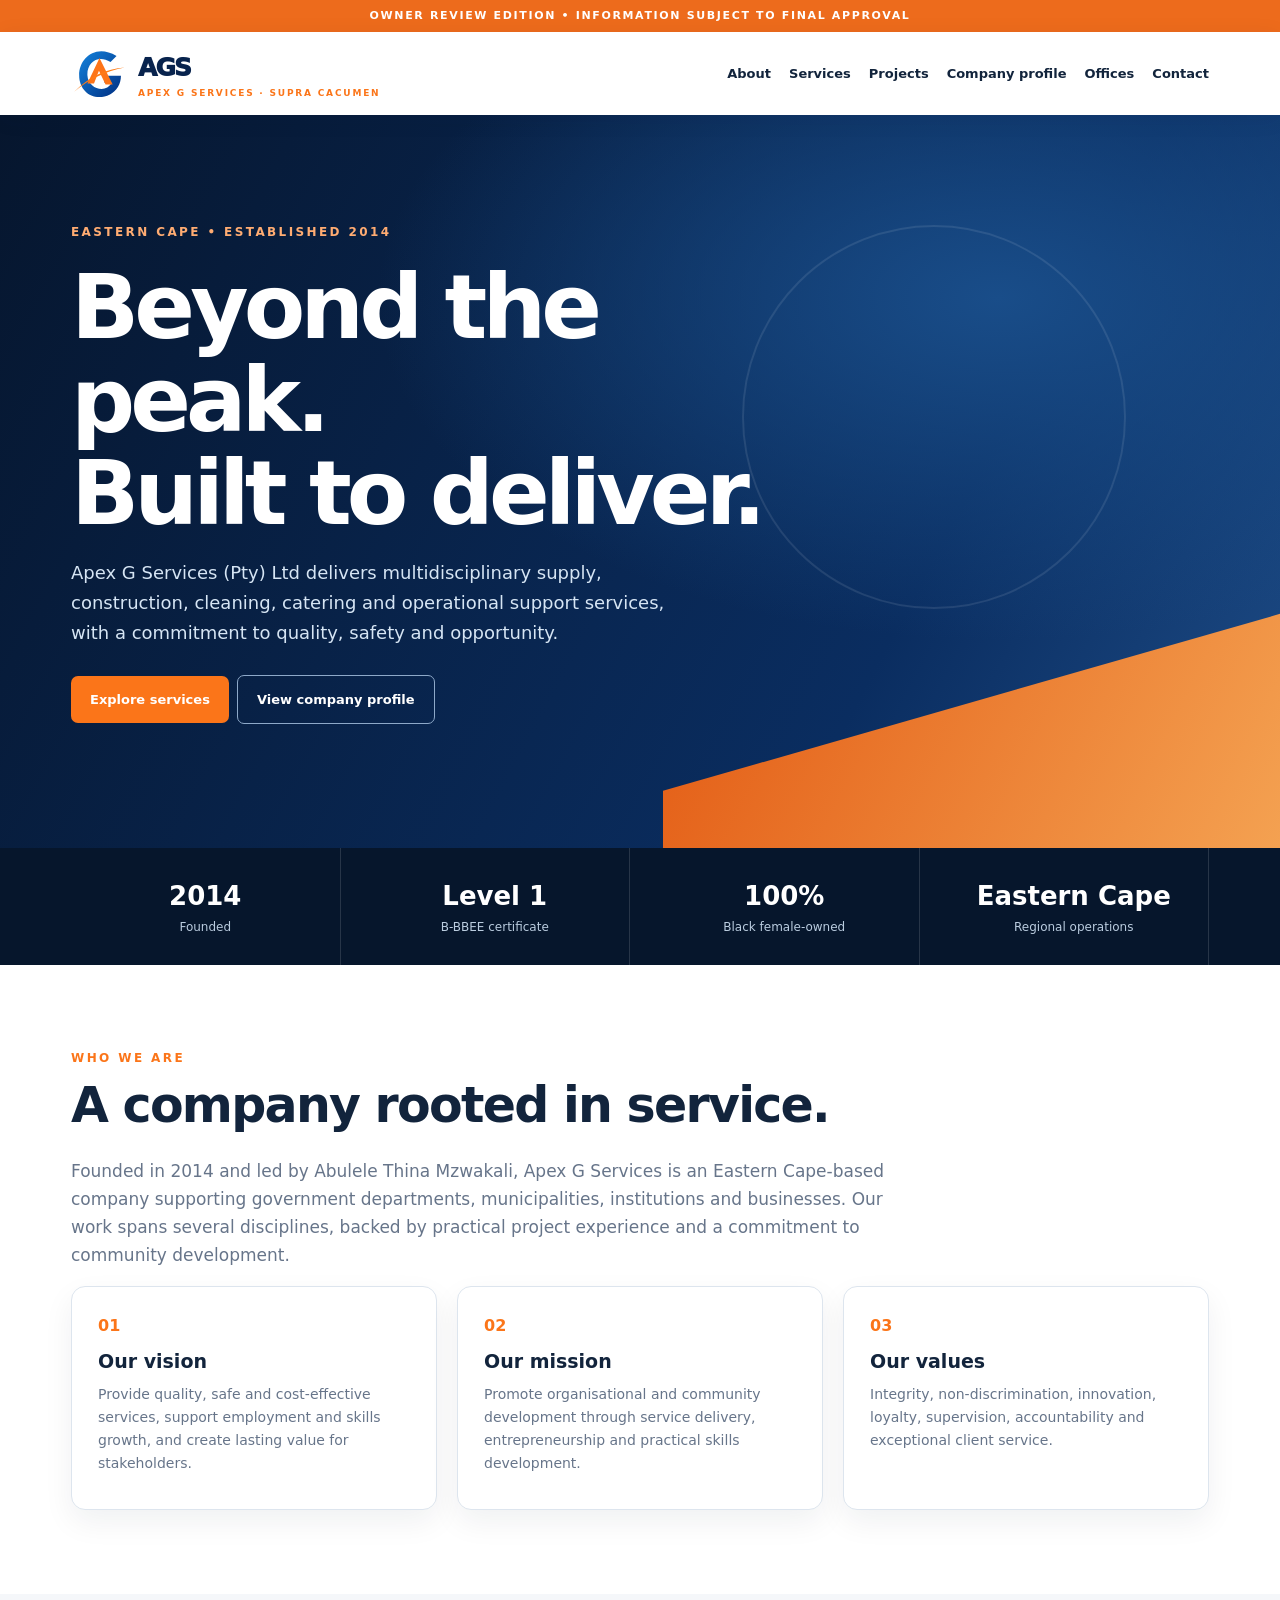
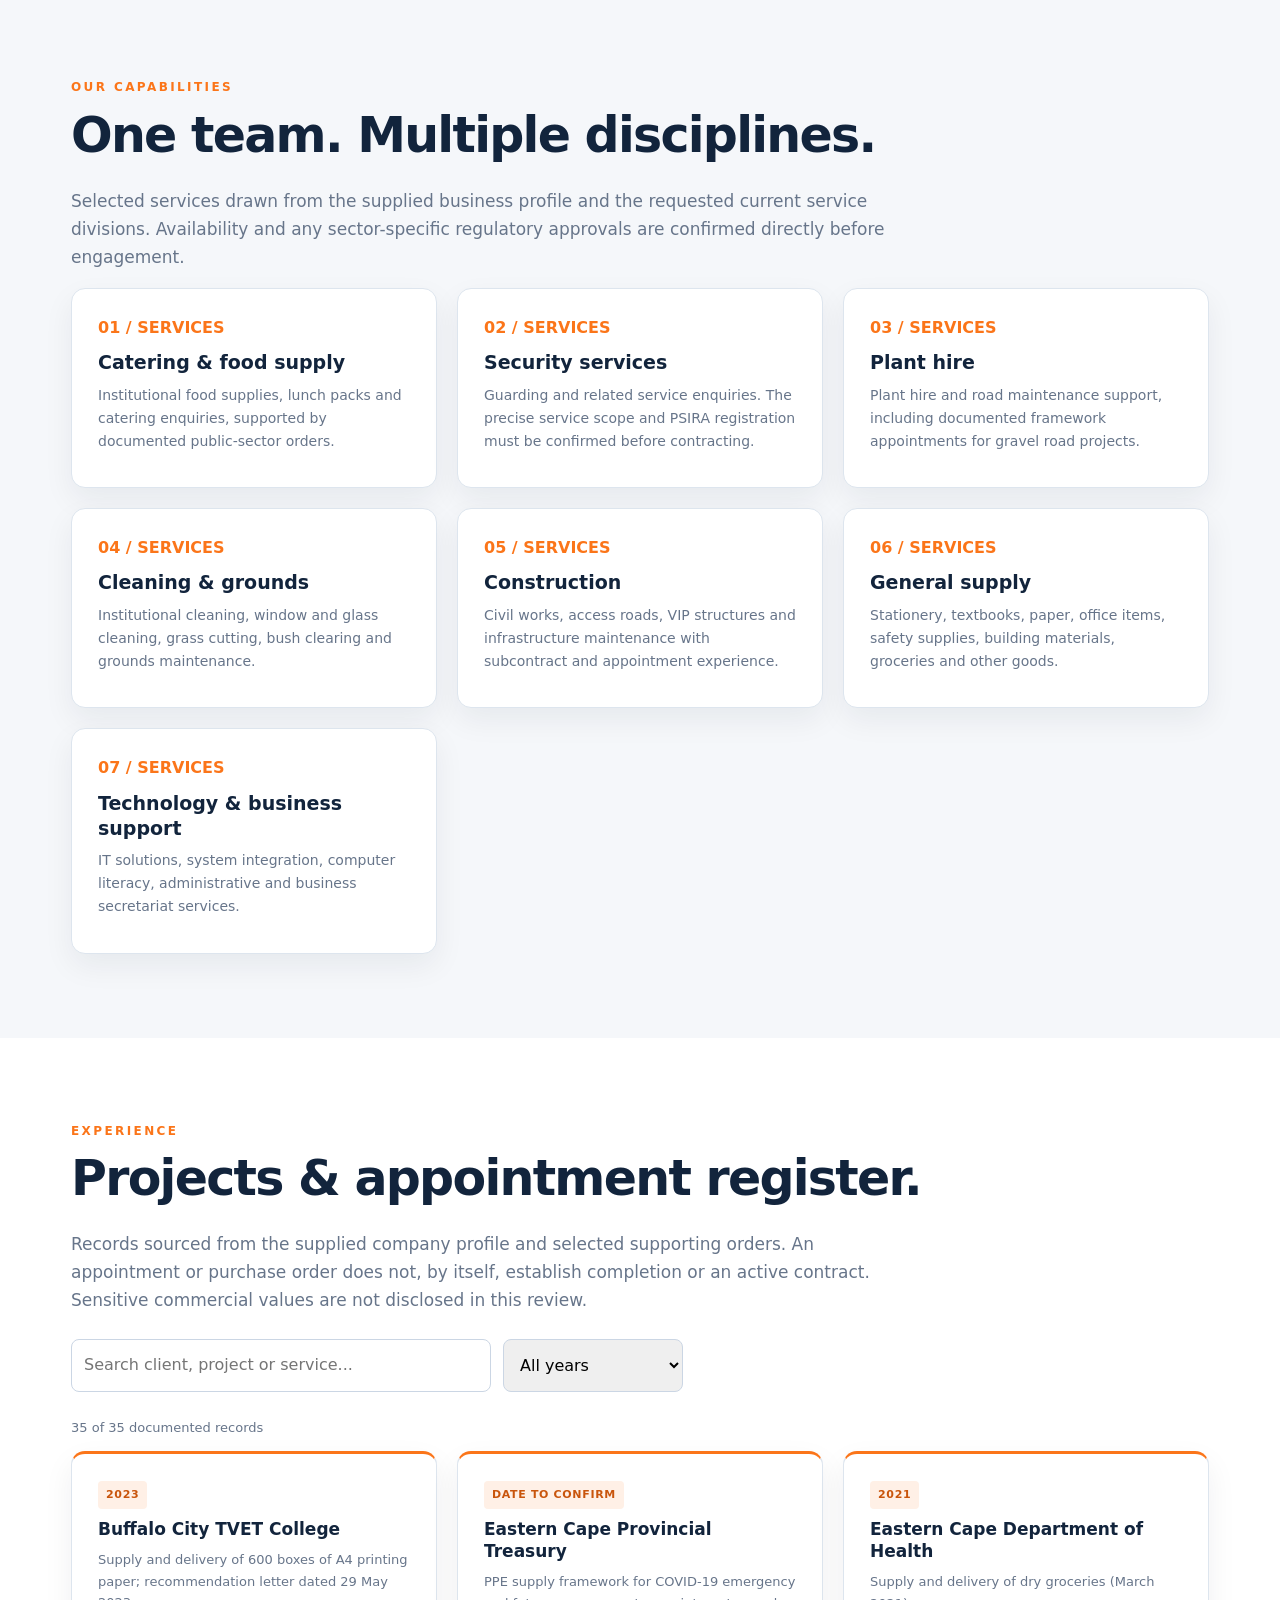
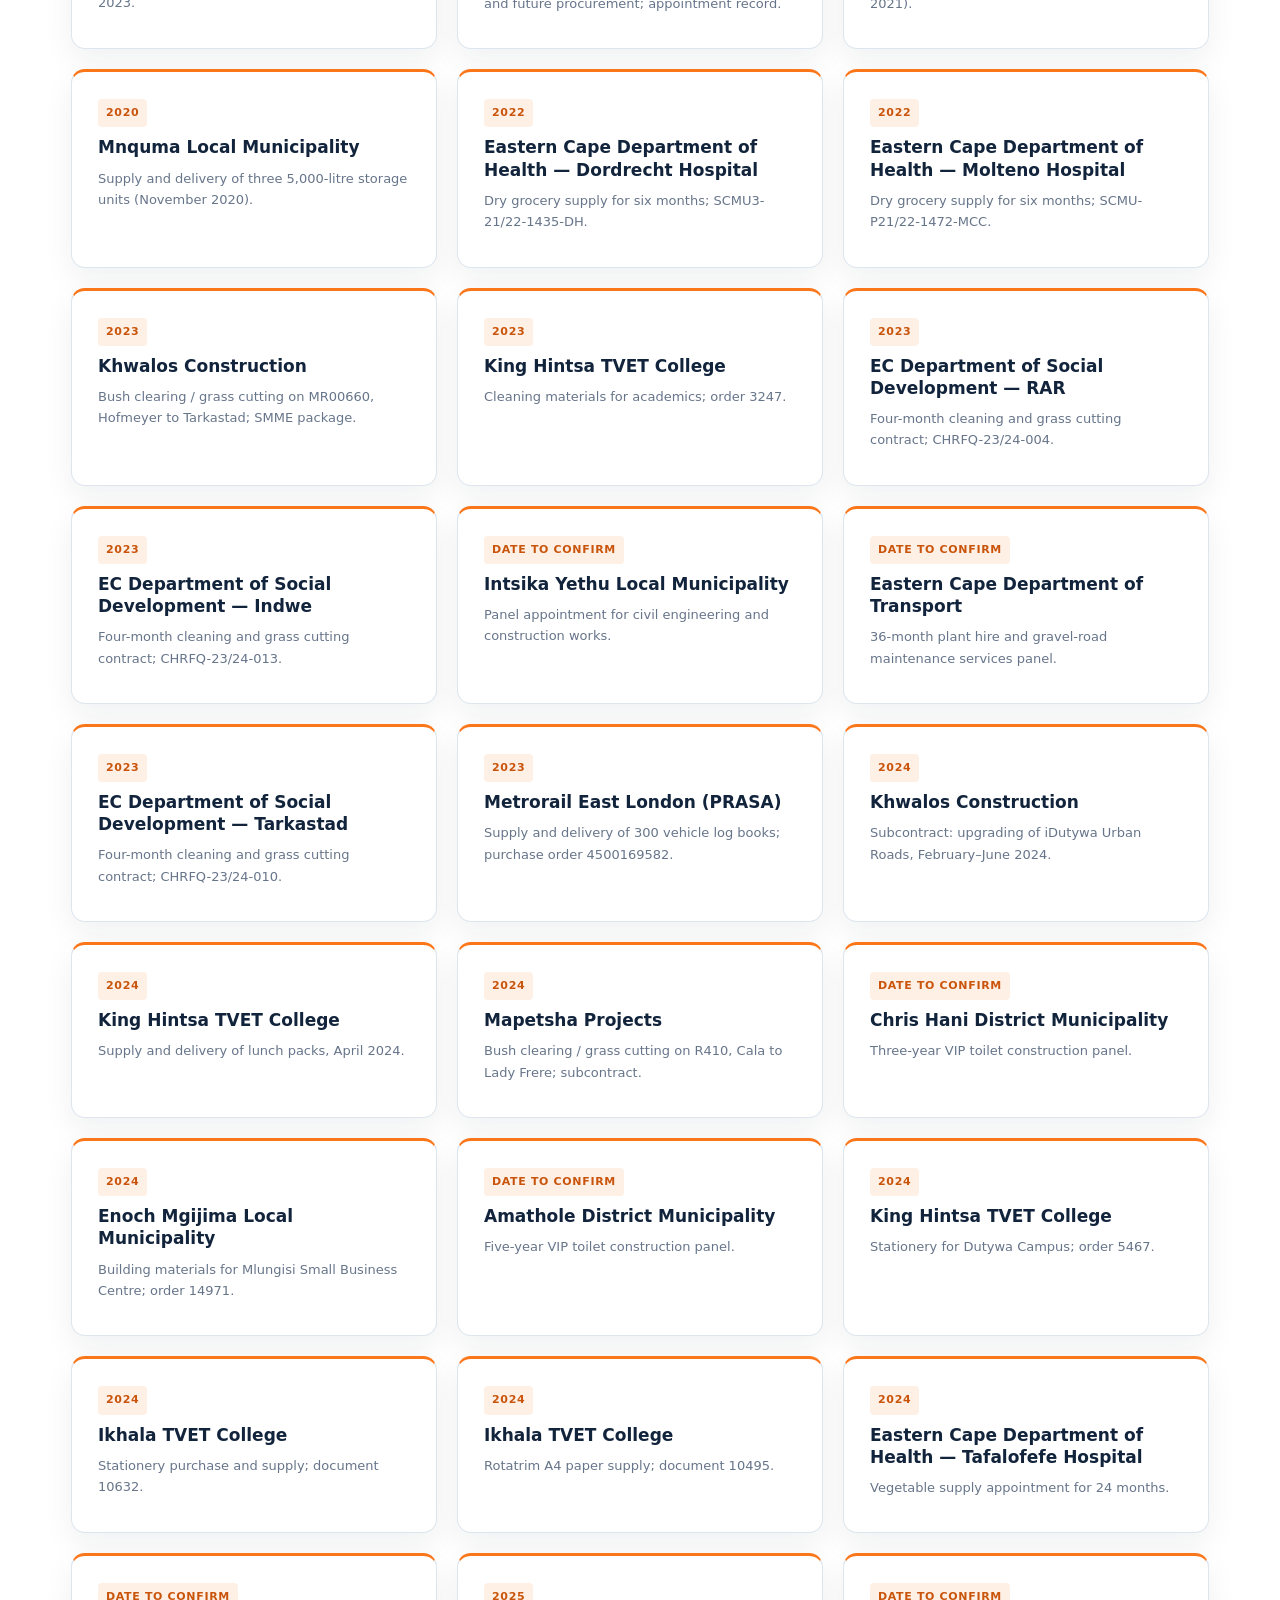
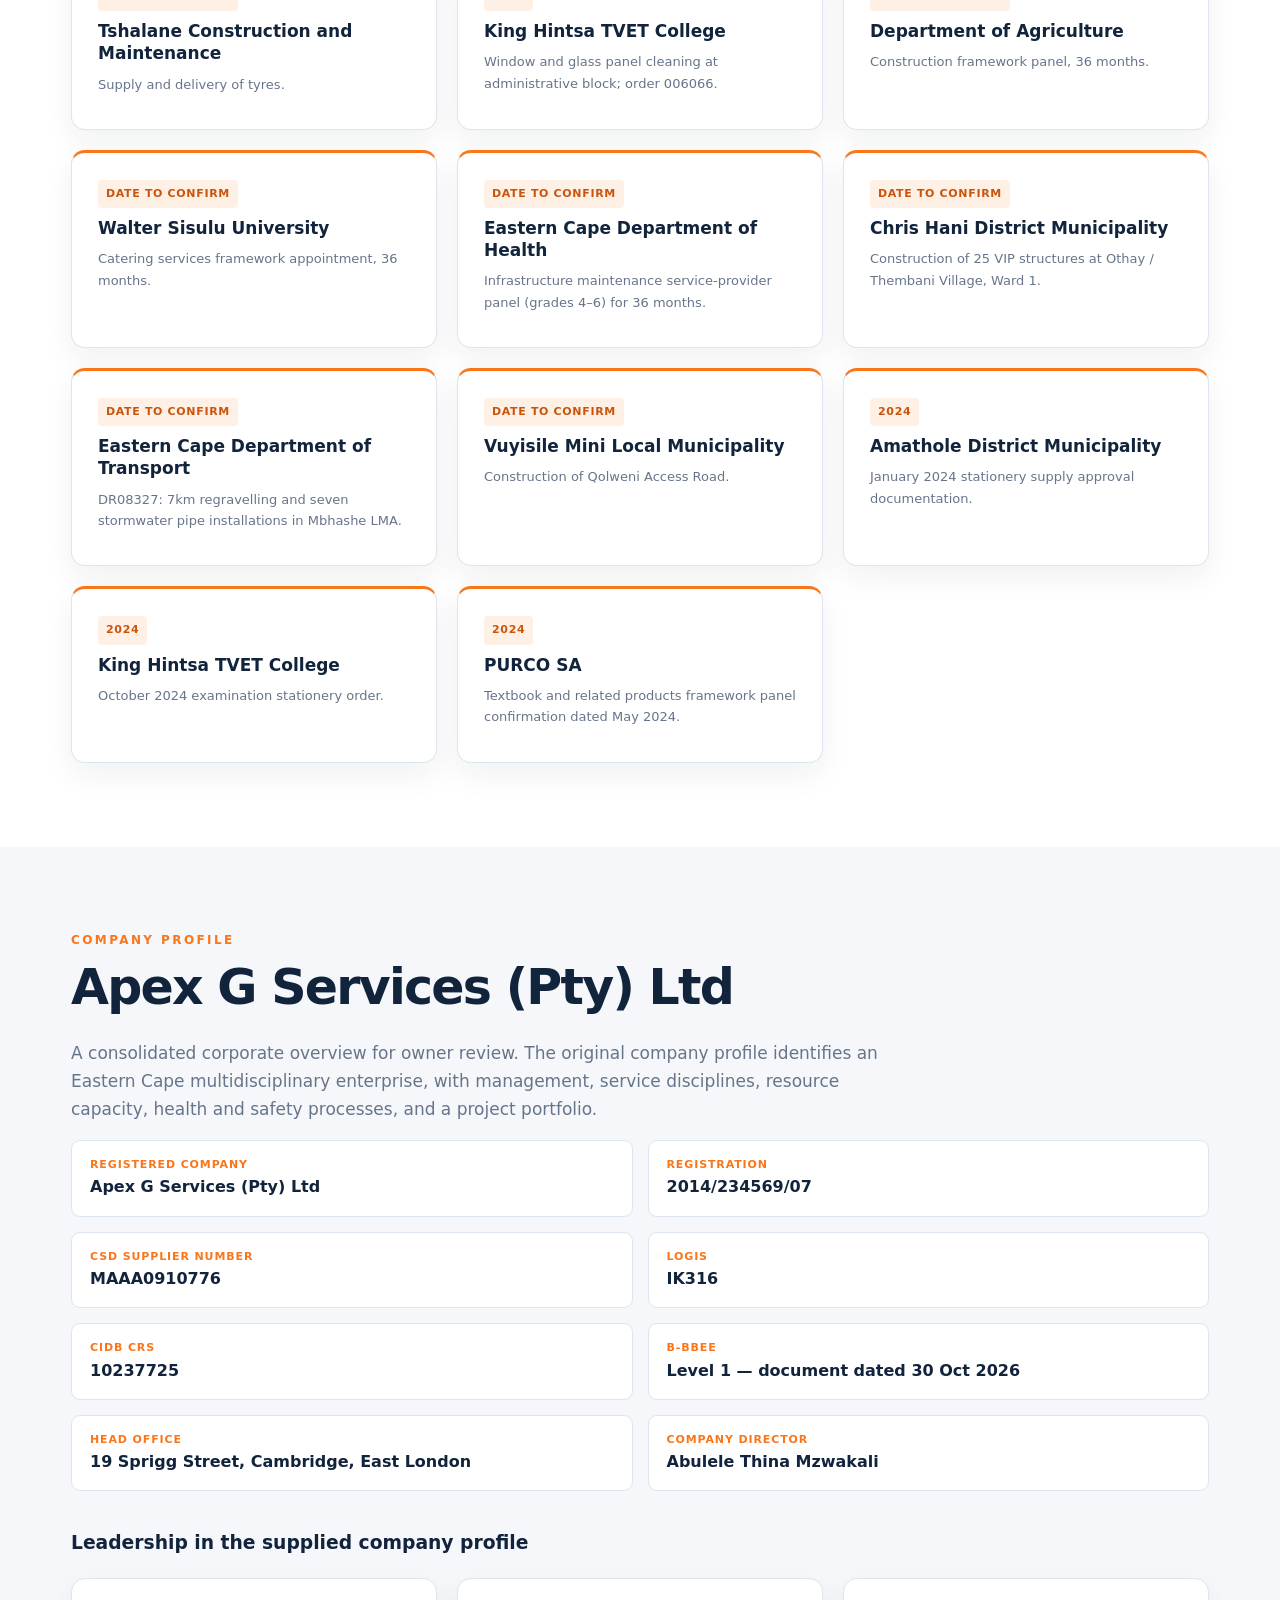
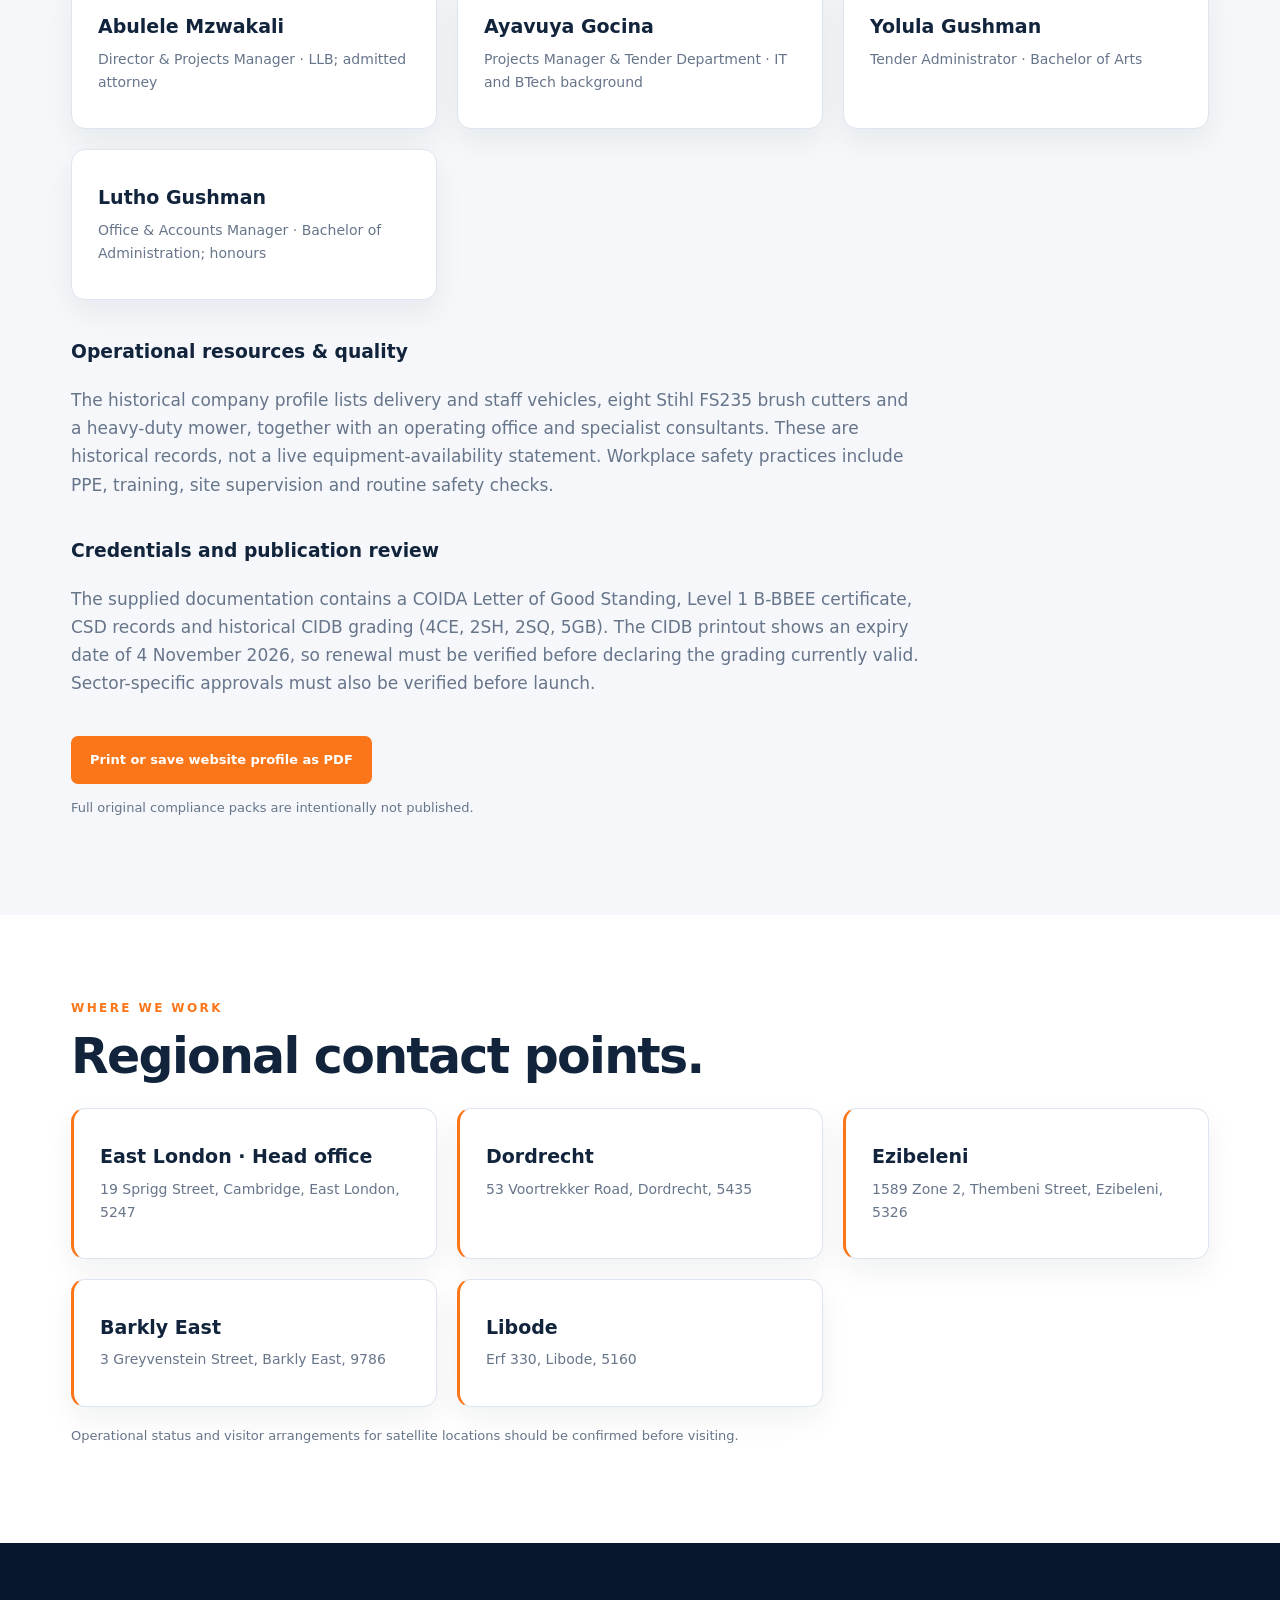
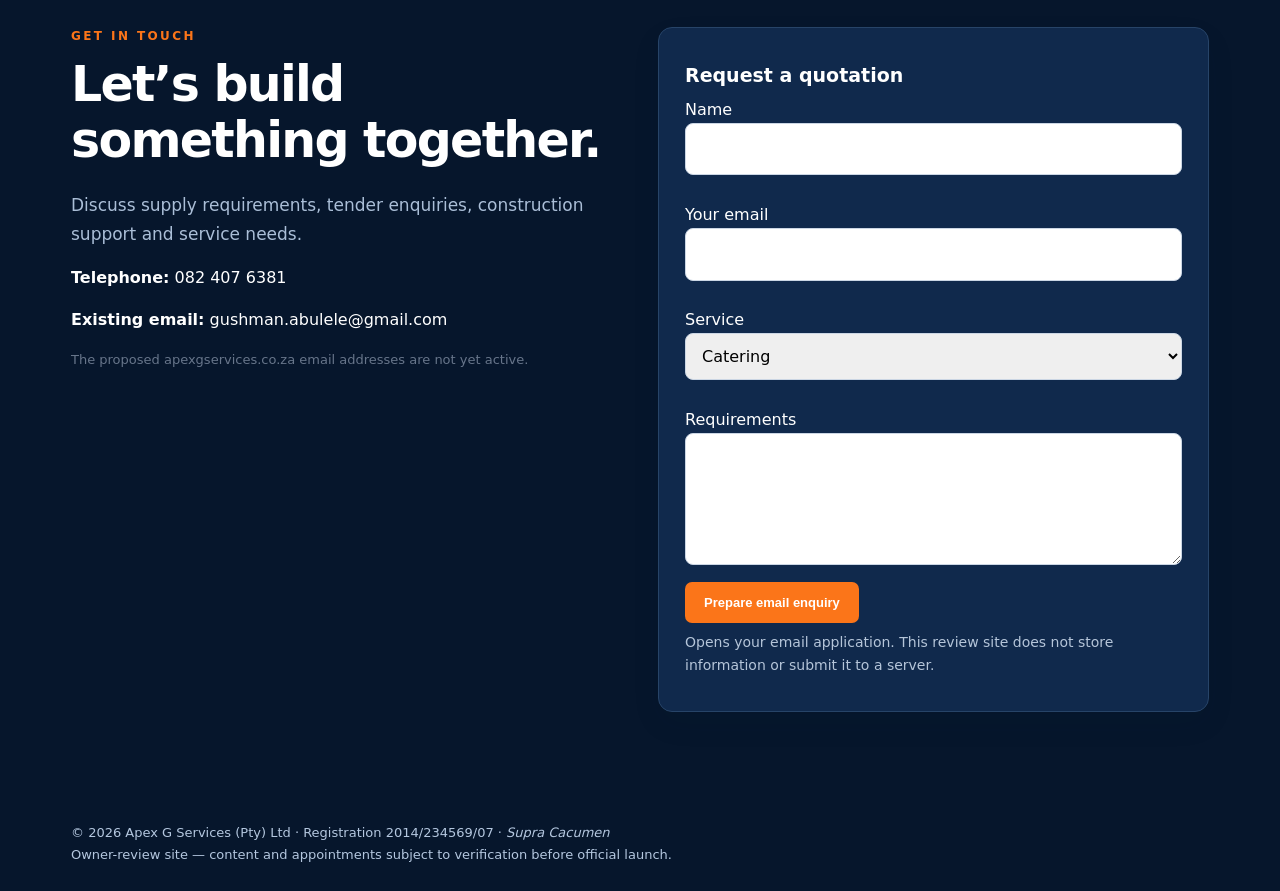
==== apex-g-services/index.html @ c75f4361 "Publish AGS owner-review website and company profile" ====
<!doctype html>
<html lang="en-ZA"><head><meta charset="utf-8"><meta name="viewport" content="width=device-width,initial-scale=1"><meta name="robots" content="noindex,nofollow"><meta name="description" content="Apex G Services company profile, services, project experience and Eastern Cape office locations. Owner review edition."><title>Apex G Services | Supra Cacumen</title>
<style>
:root{--navy:#08234d;--deep:#06162c;--orange:#fb7519;--ink:#12243c;--muted:#67758a;--bg:#f5f7fa;--line:#dde5ee}
*{box-sizing:border-box}html{scroll-behavior:smooth}body{margin:0;font:16px/1.65 Inter,system-ui,-apple-system,"Segoe UI",sans-serif;color:var(--ink);background:#fff}a{color:inherit;text-decoration:none}.wrap{max-width:1190px;margin:auto;padding:0 26px}.notice{background:#ed6b1c;color:#fff;text-align:center;font-weight:750;font-size:11px;letter-spacing:.15em;padding:7px}header{background:#fff;position:sticky;top:0;z-index:10;box-shadow:0 4px 22px #001a3511}nav{display:flex;justify-content:space-between;align-items:center;gap:14px;min-height:83px}.mark{display:flex;align-items:center;gap:10px;color:var(--navy);font-size:1.55rem;font-weight:950;letter-spacing:-.07em;white-space:nowrap}.mark svg{width:57px;height:55px}.mark small{display:block;font-size:9px;letter-spacing:.2em;color:var(--orange);font-weight:750;line-height:1.1}nav .links{display:flex;flex-wrap:wrap;gap:18px;font-size:13px;font-weight:750}nav .links a:hover{color:var(--orange)}.hero{position:relative;overflow:hidden;background:radial-gradient(ellipse at 78% 25%,#194d89 0%,transparent 44%),linear-gradient(118deg,#06162e,#0a2d60 70%,#1e4d88);color:#fff;padding:108px 0 124px}.hero:after{content:"";position:absolute;bottom:-90px;right:-100px;width:56%;height:250px;transform:skewY(-16deg);background:linear-gradient(120deg,#ee6518,#ffae57);opacity:.96}.hero:before{content:"";position:absolute;right:12%;top:15%;width:380px;height:380px;border:2px solid #ffffff18;border-radius:50%}.eyebrow{text-transform:uppercase;font-size:12px;letter-spacing:.2em;font-weight:850;color:var(--orange)}.hero h1{font-size:clamp(48px,7vw,92px);line-height:1.04;letter-spacing:-.055em;max-width:780px;margin:18px 0}.hero p{max-width:620px;color:#d6e5f4;font-size:18px}.btn{display:inline-block;cursor:pointer;background:var(--orange);color:#fff;border:0;border-radius:7px;padding:13px 19px;margin:9px 8px 0 0;font-weight:780;font-size:13px}.btn.outline{background:transparent;border:1px solid #8ea9c9}.hero .wrap{position:relative;z-index:1}.stats{background:var(--deep);color:#fff}.stats .grid{display:grid;grid-template-columns:repeat(4,1fr)}.stats .grid div{padding:27px;text-align:center;border-right:1px solid #ffffff22;font-size:12px;color:#baccdf}.stats strong{font-size:26px;color:#fff;display:block}.section{padding:84px 0}.soft{background:var(--bg)}.dark{background:var(--deep);color:#fff}.section h2{font-size:clamp(32px,4vw,49px);line-height:1.14;letter-spacing:-.035em;margin:10px 0 23px}.lead{max-width:850px;color:var(--muted);font-size:17px}.dark .lead{color:#aabed7}.grid{display:grid;grid-template-columns:repeat(3,1fr);gap:20px}.card{background:#fff;border:1px solid var(--line);border-radius:14px;padding:26px;box-shadow:0 12px 30px #071d3710}.card h3{font-size:19px;line-height:1.3;margin:9px 0}.card p{font-size:14px;color:var(--muted);margin:8px 0}.card .num{color:var(--orange);font-weight:900}.dark .card{background:#10294c;border-color:#274468;color:#fff}.dark .card p{color:#b5c5d9}.chip{display:inline-block;border-radius:4px;background:#fff0e6;color:#c9550c;font-weight:800;font-size:11px;letter-spacing:.06em;padding:5px 8px}.filters{display:flex;gap:12px;flex-wrap:wrap;margin:25px 0}.filters input,.filters select,input,textarea,select{font:inherit;border:1px solid #cbd6e4;border-radius:8px;padding:12px;max-width:100%}.filters input{width:420px}.filters select{width:180px}.project h3{font-size:17px}.project p{font-size:13px}.project{border-top:3px solid var(--orange)}.split{display:grid;grid-template-columns:1fr 1fr;gap:36px}.details{display:grid;grid-template-columns:1fr 1fr;gap:15px}.details div{padding:15px 18px;background:#fff;border:1px solid var(--line);border-radius:9px}.details strong{display:block;color:var(--orange);font-size:11px;text-transform:uppercase;letter-spacing:.08em}.details span{font-weight:700}.office{border-left:3px solid var(--orange)}.contact{background:#fff}.contact a{text-decoration:underline;text-decoration-color:#ffae73}.foot{background:var(--deep);color:#b4c7df;padding:26px 0;font-size:13px}.topline{width:76px;height:5px;background:var(--orange);border-radius:3px;margin:0 0 20px}.print{margin-top:22px}.muted{font-size:13px;color:var(--muted)}@media(max-width:900px){.grid{grid-template-columns:repeat(2,1fr)}.hero{padding:82px 0 102px}nav{align-items:flex-start;flex-direction:column;padding-top:10px;padding-bottom:16px}.stats .grid{grid-template-columns:repeat(2,1fr)}}@media(max-width:610px){.wrap{padding:0 17px}.grid,.split,.details{grid-template-columns:1fr}.section{padding:58px 0}.hero:after{width:80%;height:130px;bottom:-70px}nav .links{gap:9px;font-size:11px}.stats .grid{grid-template-columns:repeat(2,1fr)}.stats .grid div{padding:15px 8px}.stats strong{font-size:21px}.mark{font-size:1.3rem}}
@media print{.notice,header,.hero,.stats,.filters,.print,.foot,.btn{display:none!important}.section{padding:12px 0}.grid{grid-template-columns:repeat(2,1fr)}body{font-size:11px}.card{break-inside:avoid;padding:12px}.project p{font-size:10px}}
</style></head><body>
<div class="notice">OWNER REVIEW EDITION • INFORMATION SUBJECT TO FINAL APPROVAL</div>
<header><nav class="wrap"><a class="mark" href="#home"><svg viewBox="0 0 100 100" role="img" aria-label="AGS emblem"><defs><linearGradient id="b" x2="1" y2="1"><stop stop-color="#1483dd"/><stop offset="1" stop-color="#002f82"/></linearGradient></defs><path d="M81 18C43 -5 13 22 13 53s28 49 56 35c12-6 20-19 20-34H59v13h13C61 88 29 77 28 53S48 15 70 29Z" fill="url(#b)"/><path d="M28 68 50 22l24 48H61L49 45 40 68Z" fill="#fd7418"/><path d="M4 83Q45 42 96 39Q44 49 4 83Z" fill="#ff7b15"/></svg><span>AGS<small>APEX G SERVICES · SUPRA CACUMEN</small></span></a><div class="links"><a href="#about">About</a><a href="#services">Services</a><a href="#projects">Projects</a><a href="#profile">Company profile</a><a href="#offices">Offices</a><a href="#contact">Contact</a></div></nav></header>
<main><section class="hero" id="home"><div class="wrap"><div class="eyebrow" style="color:#ffac72">Eastern Cape • Established 2014</div><h1>Beyond the peak.<br>Built to deliver.</h1><p>Apex G Services (Pty) Ltd delivers multidisciplinary supply, construction, cleaning, catering and operational support services, with a commitment to quality, safety and opportunity.</p><a class="btn" href="#services">Explore services</a><a class="btn outline" href="#profile">View company profile</a></div></section>
<div class="stats"><div class="wrap grid"><div><strong>2014</strong>Founded</div><div><strong>Level 1</strong>B-BBEE certificate</div><div><strong>100%</strong>Black female-owned</div><div><strong>Eastern Cape</strong>Regional operations</div></div></div>
<section class="section" id="about"><div class="wrap"><div class="eyebrow">Who we are</div><h2>A company rooted in service.</h2><p class="lead">Founded in 2014 and led by Abulele Thina Mzwakali, Apex G Services is an Eastern Cape-based company supporting government departments, municipalities, institutions and businesses. Our work spans several disciplines, backed by practical project experience and a commitment to community development.</p><div class="grid"><article class="card"><span class="num">01</span><h3>Our vision</h3><p>Provide quality, safe and cost-effective services, support employment and skills growth, and create lasting value for stakeholders.</p></article><article class="card"><span class="num">02</span><h3>Our mission</h3><p>Promote organisational and community development through service delivery, entrepreneurship and practical skills development.</p></article><article class="card"><span class="num">03</span><h3>Our values</h3><p>Integrity, non-discrimination, innovation, loyalty, supervision, accountability and exceptional client service.</p></article></div></div></section>
<section class="section soft" id="services"><div class="wrap"><div class="eyebrow">Our capabilities</div><h2>One team. Multiple disciplines.</h2><p class="lead">Selected services drawn from the supplied business profile and the requested current service divisions. Availability and any sector-specific regulatory approvals are confirmed directly before engagement.</p><div class="grid">
<article class="card"><span class="num">01 / SERVICES</span><h3>Catering & food supply</h3><p>Institutional food supplies, lunch packs and catering enquiries, supported by documented public-sector orders.</p></article>
<article class="card"><span class="num">02 / SERVICES</span><h3>Security services</h3><p>Guarding and related service enquiries. The precise service scope and PSIRA registration must be confirmed before contracting.</p></article>
<article class="card"><span class="num">03 / SERVICES</span><h3>Plant hire</h3><p>Plant hire and road maintenance support, including documented framework appointments for gravel road projects.</p></article>
<article class="card"><span class="num">04 / SERVICES</span><h3>Cleaning & grounds</h3><p>Institutional cleaning, window and glass cleaning, grass cutting, bush clearing and grounds maintenance.</p></article>
<article class="card"><span class="num">05 / SERVICES</span><h3>Construction</h3><p>Civil works, access roads, VIP structures and infrastructure maintenance with subcontract and appointment experience.</p></article>
<article class="card"><span class="num">06 / SERVICES</span><h3>General supply</h3><p>Stationery, textbooks, paper, office items, safety supplies, building materials, groceries and other goods.</p></article>
<article class="card"><span class="num">07 / SERVICES</span><h3>Technology & business support</h3><p>IT solutions, system integration, computer literacy, administrative and business secretariat services.</p></article>
</div></div></section>
<section class="section" id="projects"><div class="wrap"><div class="eyebrow">Experience</div><h2>Projects & appointment register.</h2><p class="lead">Records sourced from the supplied company profile and selected supporting orders. An appointment or purchase order does not, by itself, establish completion or an active contract. Sensitive commercial values are not disclosed in this review.</p><div class="filters"><input id="q" placeholder="Search client, project or service..." aria-label="Search project records"><select id="year" aria-label="Filter projects by year"><option value="">All years</option><option>2020</option><option>2021</option><option>2022</option><option>2023</option><option>2024</option><option>2025</option><option>Undated</option></select></div><p id="count" class="muted"></p><div id="records" class="grid"></div></div></section>
<section class="section soft" id="profile"><div class="wrap"><div class="eyebrow">Company profile</div><h2>Apex G Services (Pty) Ltd</h2><p class="lead">A consolidated corporate overview for owner review. The original company profile identifies an Eastern Cape multidisciplinary enterprise, with management, service disciplines, resource capacity, health and safety processes, and a project portfolio.</p><div class="details">
<div><strong>Registered company</strong><span>Apex G Services (Pty) Ltd</span></div><div><strong>Registration</strong><span>2014/234569/07</span></div>
<div><strong>CSD supplier number</strong><span>MAAA0910776</span></div><div><strong>LOGIS</strong><span>IK316</span></div>
<div><strong>CIDB CRS</strong><span>10237725</span></div><div><strong>B-BBEE</strong><span>Level 1 — document dated 30 Oct 2026</span></div>
<div><strong>Head office</strong><span>19 Sprigg Street, Cambridge, East London</span></div><div><strong>Company director</strong><span>Abulele Thina Mzwakali</span></div></div>
<h3 style="margin-top:37px">Leadership in the supplied company profile</h3><div class="grid"><article class="card"><h3>Abulele Mzwakali</h3><p>Director & Projects Manager · LLB; admitted attorney</p></article><article class="card"><h3>Ayavuya Gocina</h3><p>Projects Manager & Tender Department · IT and BTech background</p></article><article class="card"><h3>Yolula Gushman</h3><p>Tender Administrator · Bachelor of Arts</p></article><article class="card"><h3>Lutho Gushman</h3><p>Office & Accounts Manager · Bachelor of Administration; honours</p></article></div>
<h3 style="margin-top:37px">Operational resources & quality</h3><p class="lead">The historical company profile lists delivery and staff vehicles, eight Stihl FS235 brush cutters and a heavy-duty mower, together with an operating office and specialist consultants. These are historical records, not a live equipment-availability statement. Workplace safety practices include PPE, training, site supervision and routine safety checks.</p>
<h3 style="margin-top:37px">Credentials and publication review</h3><p class="lead">The supplied documentation contains a COIDA Letter of Good Standing, Level 1 B-BBEE certificate, CSD records and historical CIDB grading (4CE, 2SH, 2SQ, 5GB). The CIDB printout shows an expiry date of 4 November 2026, so renewal must be verified before declaring the grading currently valid. Sector-specific approvals must also be verified before launch.</p><a class="btn print" href="#" onclick="window.print();return false">Print or save website profile as PDF</a><p class="muted">Full original compliance packs are intentionally not published.</p></div></section>
<section class="section" id="offices"><div class="wrap"><div class="eyebrow">Where we work</div><h2>Regional contact points.</h2><div class="grid">
<article class="card office"><h3>East London · Head office</h3><p>19 Sprigg Street, Cambridge, East London, 5247</p></article>
<article class="card office"><h3>Dordrecht</h3><p>53 Voortrekker Road, Dordrecht, 5435</p></article>
<article class="card office"><h3>Ezibeleni</h3><p>1589 Zone 2, Thembeni Street, Ezibeleni, 5326</p></article>
<article class="card office"><h3>Barkly East</h3><p>3 Greyvenstein Street, Barkly East, 9786</p></article>
<article class="card office"><h3>Libode</h3><p>Erf 330, Libode, 5160</p></article>
</div><p class="muted" style="margin-top:18px">Operational status and visitor arrangements for satellite locations should be confirmed before visiting.</p></div></section>
<section class="section dark" id="contact"><div class="wrap split"><div><div class="eyebrow">Get in touch</div><h2>Let’s build something together.</h2><p class="lead">Discuss supply requirements, tender enquiries, construction support and service needs.</p><p><strong>Telephone:</strong> <a href="tel:+27824076381">082 407 6381</a></p><p><strong>Existing email:</strong> <a href="mailto:gushman.abulele@gmail.com">gushman.abulele@gmail.com</a></p><p class="muted">The proposed apexgservices.co.za email addresses are not yet active.</p></div><form id="enquiry" class="card contact"><h3>Request a quotation</h3><label>Name<br><input name="name" required style="width:100%"></label><br><br><label>Your email<br><input name="email" required type="email" style="width:100%"></label><br><br><label>Service<br><select name="service" style="width:100%"><option>Catering</option><option>Security</option><option>Plant hire</option><option>Cleaning</option><option>Construction</option><option>General supply</option><option>IT & business support</option></select></label><br><br><label>Requirements<br><textarea name="message" rows="4" required style="width:100%"></textarea></label><button class="btn" type="submit">Prepare email enquiry</button><p class="muted">Opens your email application. This review site does not store information or submit it to a server.</p></form></div></section>
</main><footer class="foot"><div class="wrap">© 2026 Apex G Services (Pty) Ltd · Registration 2014/234569/07 · <em>Supra Cacumen</em><br>Owner-review site — content and appointments subject to verification before official launch.</div></footer>
<script>
const data=[
["2023","Buffalo City TVET College","Supply and delivery of 600 boxes of A4 printing paper; recommendation letter dated 29 May 2023."],
["Undated","Eastern Cape Provincial Treasury","PPE supply framework for COVID-19 emergency and future procurement; appointment record."],
["2021","Eastern Cape Department of Health","Supply and delivery of dry groceries (March 2021)."],
["2020","Mnquma Local Municipality","Supply and delivery of three 5,000-litre storage units (November 2020)."],
["2022","Eastern Cape Department of Health — Dordrecht Hospital","Dry grocery supply for six months; SCMU3-21/22-1435-DH."],
["2022","Eastern Cape Department of Health — Molteno Hospital","Dry grocery supply for six months; SCMU-P21/22-1472-MCC."],
["2023","Khwalos Construction","Bush clearing / grass cutting on MR00660, Hofmeyer to Tarkastad; SMME package."],
["2023","King Hintsa TVET College","Cleaning materials for academics; order 3247."],
["2023","EC Department of Social Development — RAR","Four-month cleaning and grass cutting contract; CHRFQ-23/24-004."],
["2023","EC Department of Social Development — Indwe","Four-month cleaning and grass cutting contract; CHRFQ-23/24-013."],
["Undated","Intsika Yethu Local Municipality","Panel appointment for civil engineering and construction works."],
["Undated","Eastern Cape Department of Transport","36-month plant hire and gravel-road maintenance services panel."],
["2023","EC Department of Social Development — Tarkastad","Four-month cleaning and grass cutting contract; CHRFQ-23/24-010."],
["2023","Metrorail East London (PRASA)","Supply and delivery of 300 vehicle log books; purchase order 4500169582."],
["2024","Khwalos Construction","Subcontract: upgrading of iDutywa Urban Roads, February–June 2024."],
["2024","King Hintsa TVET College","Supply and delivery of lunch packs, April 2024."],
["2024","Mapetsha Projects","Bush clearing / grass cutting on R410, Cala to Lady Frere; subcontract."],
["Undated","Chris Hani District Municipality","Three-year VIP toilet construction panel."],
["2024","Enoch Mgijima Local Municipality","Building materials for Mlungisi Small Business Centre; order 14971."],
["Undated","Amathole District Municipality","Five-year VIP toilet construction panel."],
["2024","King Hintsa TVET College","Stationery for Dutywa Campus; order 5467."],
["2024","Ikhala TVET College","Stationery purchase and supply; document 10632."],
["2024","Ikhala TVET College","Rotatrim A4 paper supply; document 10495."],
["2024","Eastern Cape Department of Health — Tafalofefe Hospital","Vegetable supply appointment for 24 months."],
["Undated","Tshalane Construction and Maintenance","Supply and delivery of tyres."],
["2025","King Hintsa TVET College","Window and glass panel cleaning at administrative block; order 006066."],
["Undated","Department of Agriculture","Construction framework panel, 36 months."],
["Undated","Walter Sisulu University","Catering services framework appointment, 36 months."],
["Undated","Eastern Cape Department of Health","Infrastructure maintenance service-provider panel (grades 4–6) for 36 months."],
["Undated","Chris Hani District Municipality","Construction of 25 VIP structures at Othay / Thembani Village, Ward 1."],
["Undated","Eastern Cape Department of Transport","DR08327: 7km regravelling and seven stormwater pipe installations in Mbhashe LMA."],
["Undated","Vuyisile Mini Local Municipality","Construction of Qolweni Access Road."],
["2024","Amathole District Municipality","January 2024 stationery supply approval documentation."],
["2024","King Hintsa TVET College","October 2024 examination stationery order."],
["2024","PURCO SA","Textbook and related products framework panel confirmation dated May 2024."]
];
const box=document.getElementById("records"),q=document.getElementById("q"),yr=document.getElementById("year"),counter=document.getElementById("count");
function show(){const search=q.value.toLowerCase().trim();const rows=data.filter(r=>(!yr.value||r[0]===yr.value)&&r.join(" ").toLowerCase().includes(search));box.replaceChildren();for(const [year,title,desc] of rows){const c=document.createElement("article");c.className="card project";const tag=document.createElement("span");tag.className="chip";tag.textContent=year==="Undated"?"DATE TO CONFIRM":year;const h=document.createElement("h3");h.textContent=title;const p=document.createElement("p");p.textContent=desc;c.append(tag,h,p);box.append(c)}counter.textContent=rows.length+" of "+data.length+" documented records"}q.addEventListener("input",show);yr.addEventListener("change",show);show();
document.getElementById("enquiry").addEventListener("submit",function(e){e.preventDefault();const v=new FormData(this),subject="AGS enquiry: "+v.get("service"),body="Name: "+v.get("name")+"\nEmail: "+v.get("email")+"\nService: "+v.get("service")+"\n\n"+v.get("message");location.href="mailto:gushman.abulele@gmail.com?subject="+encodeURIComponent(subject)+"&body="+encodeURIComponent(body)});
</script></body></html>
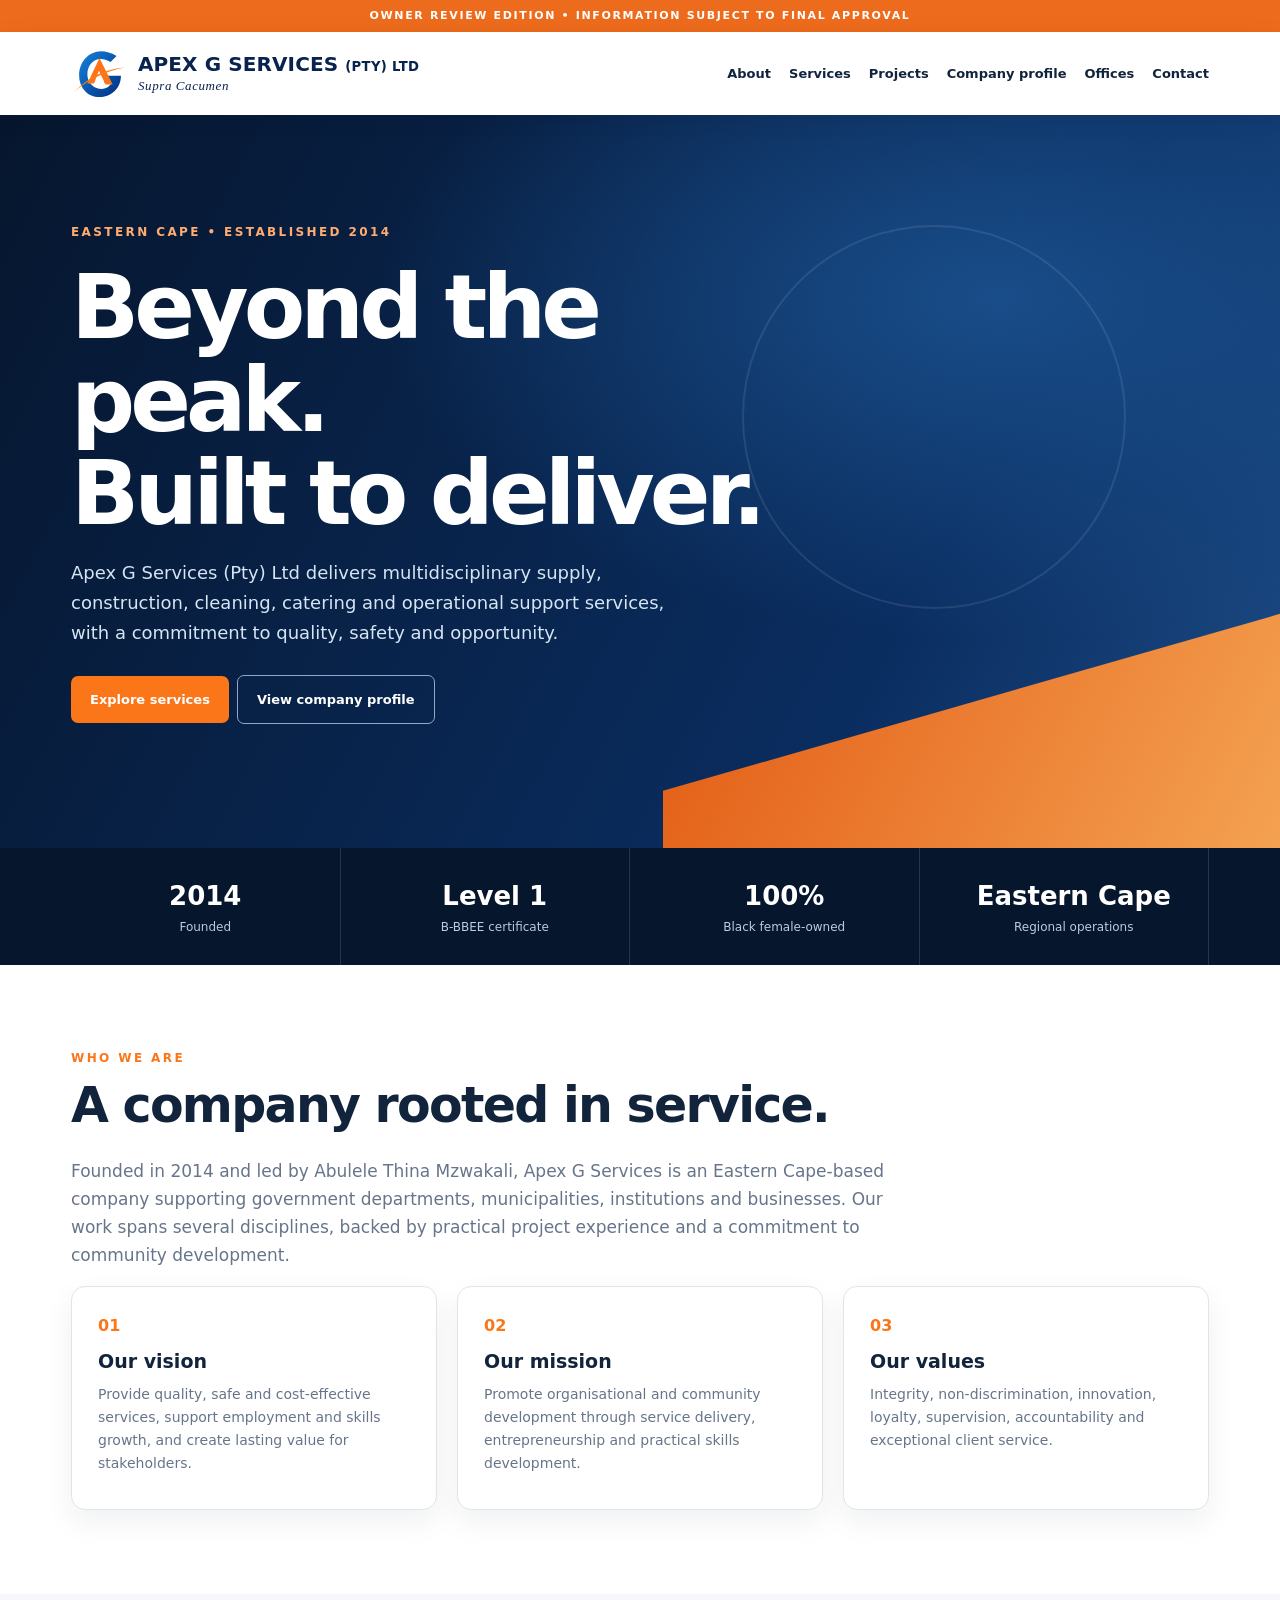
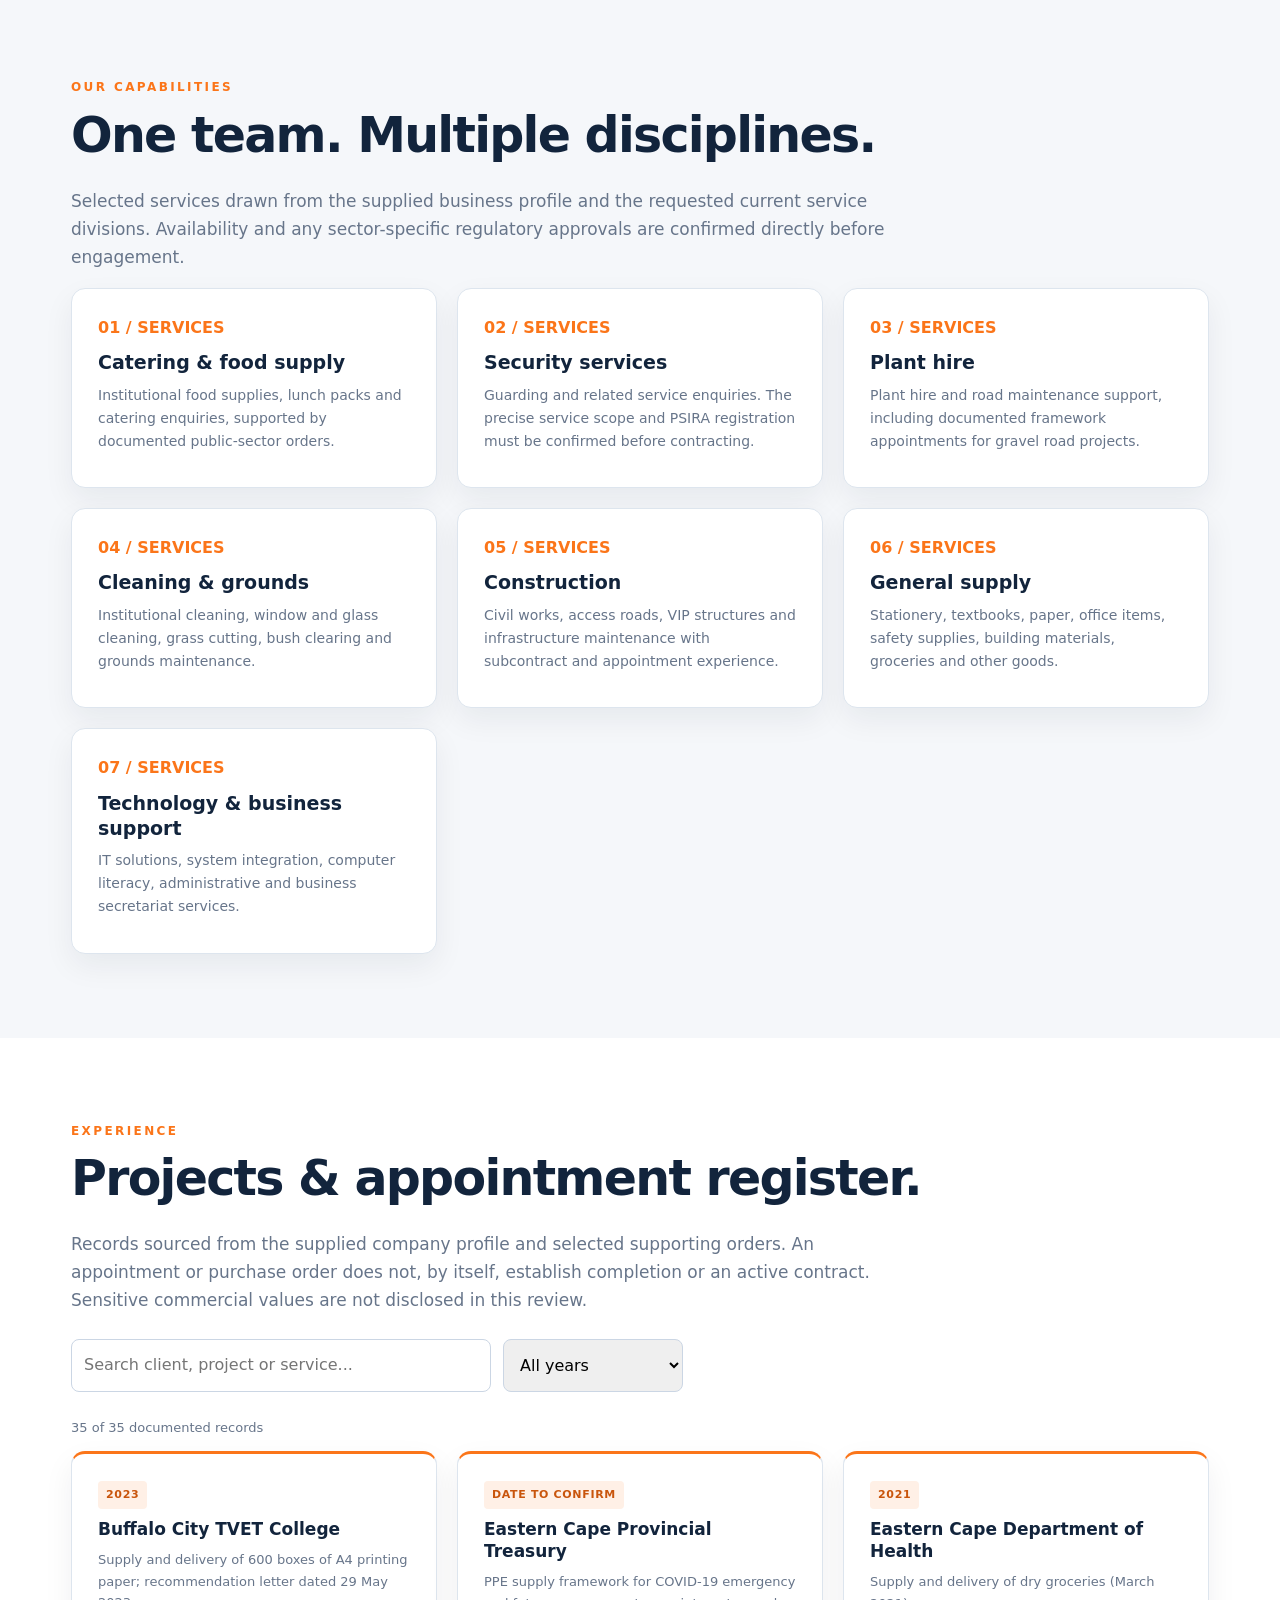
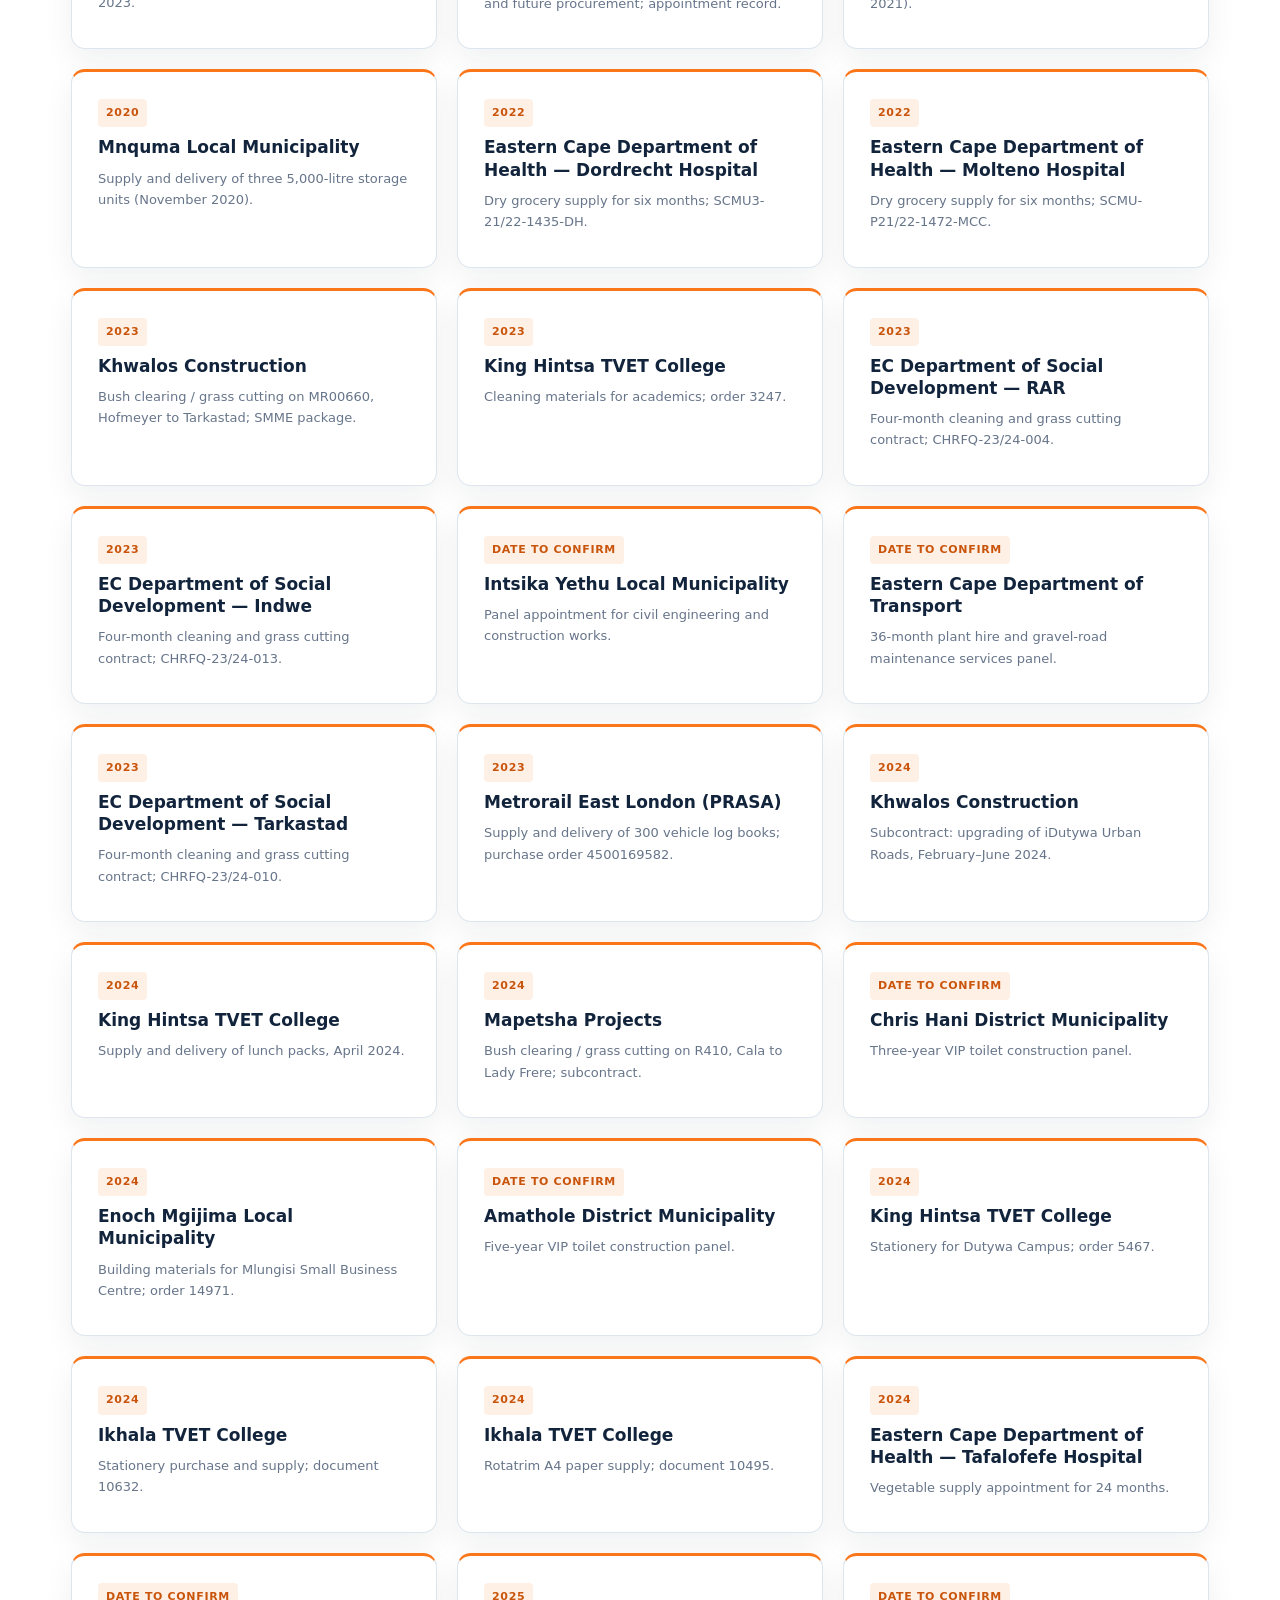
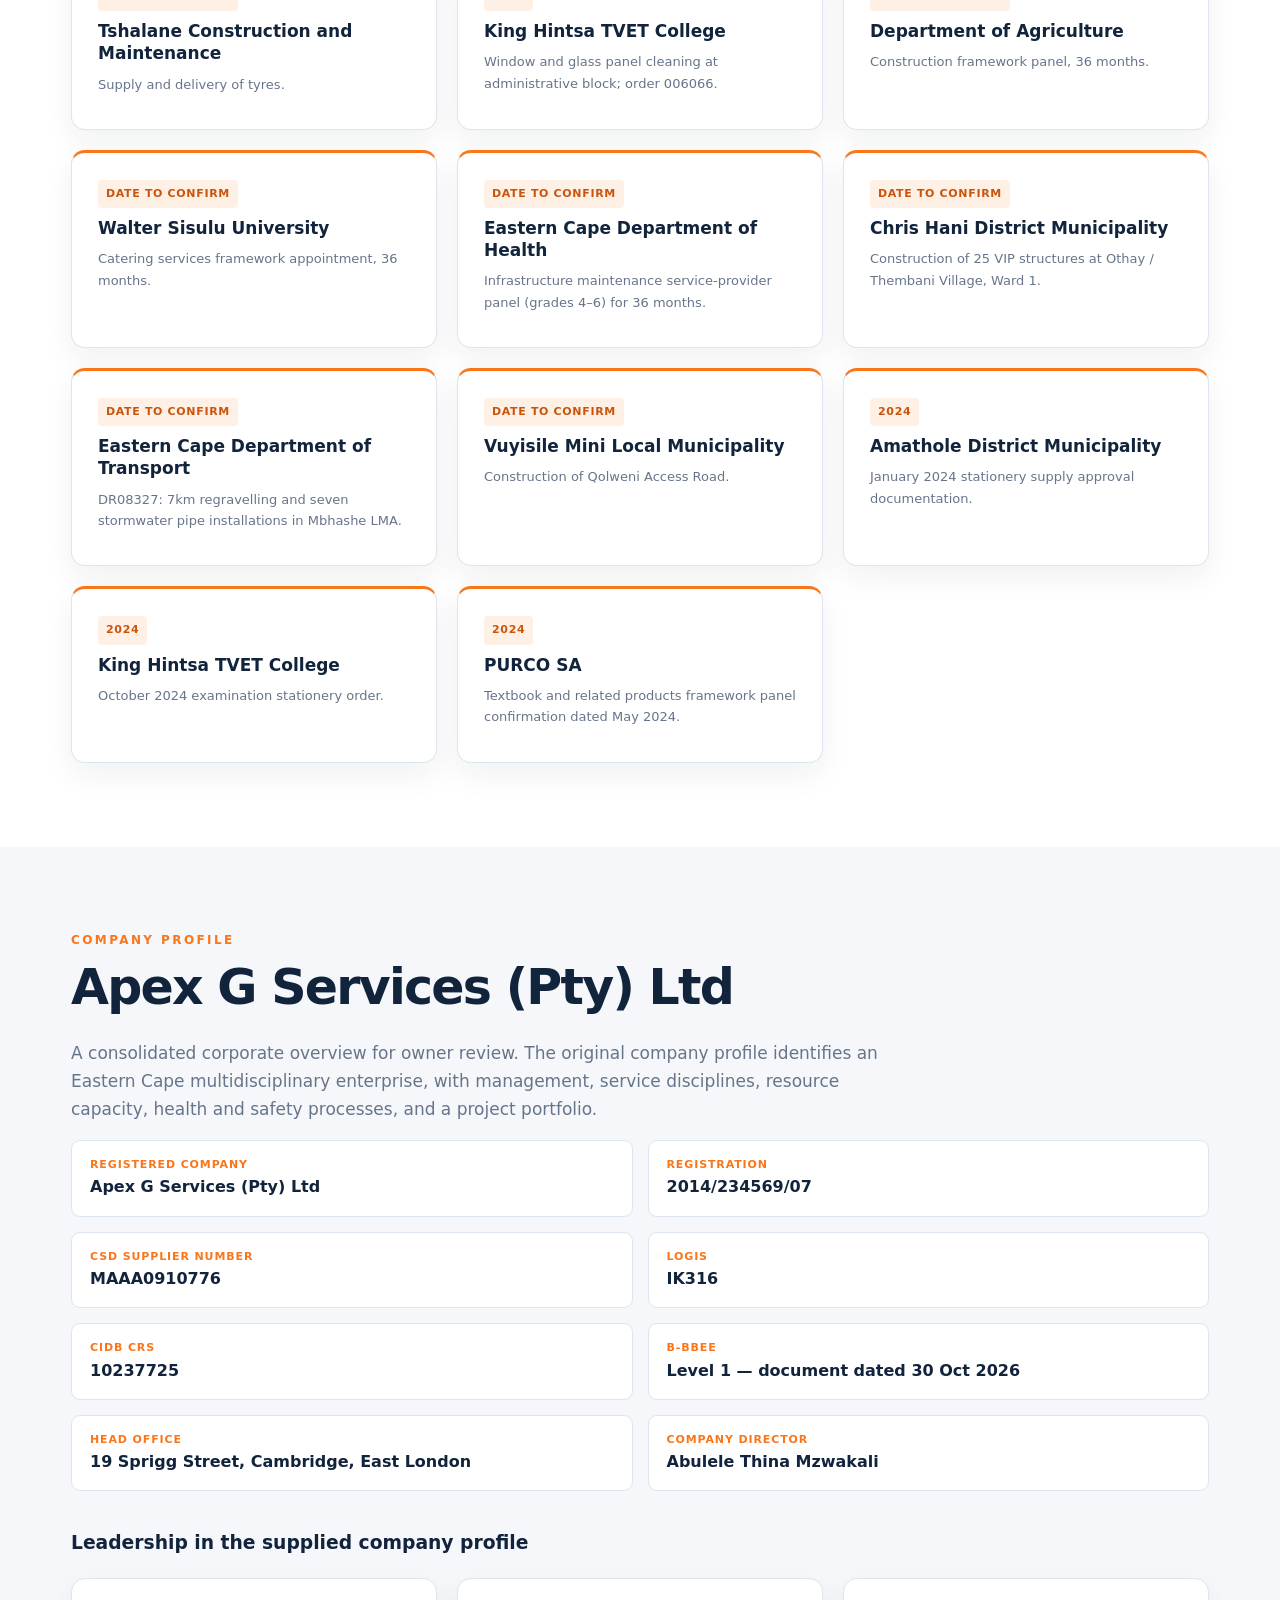
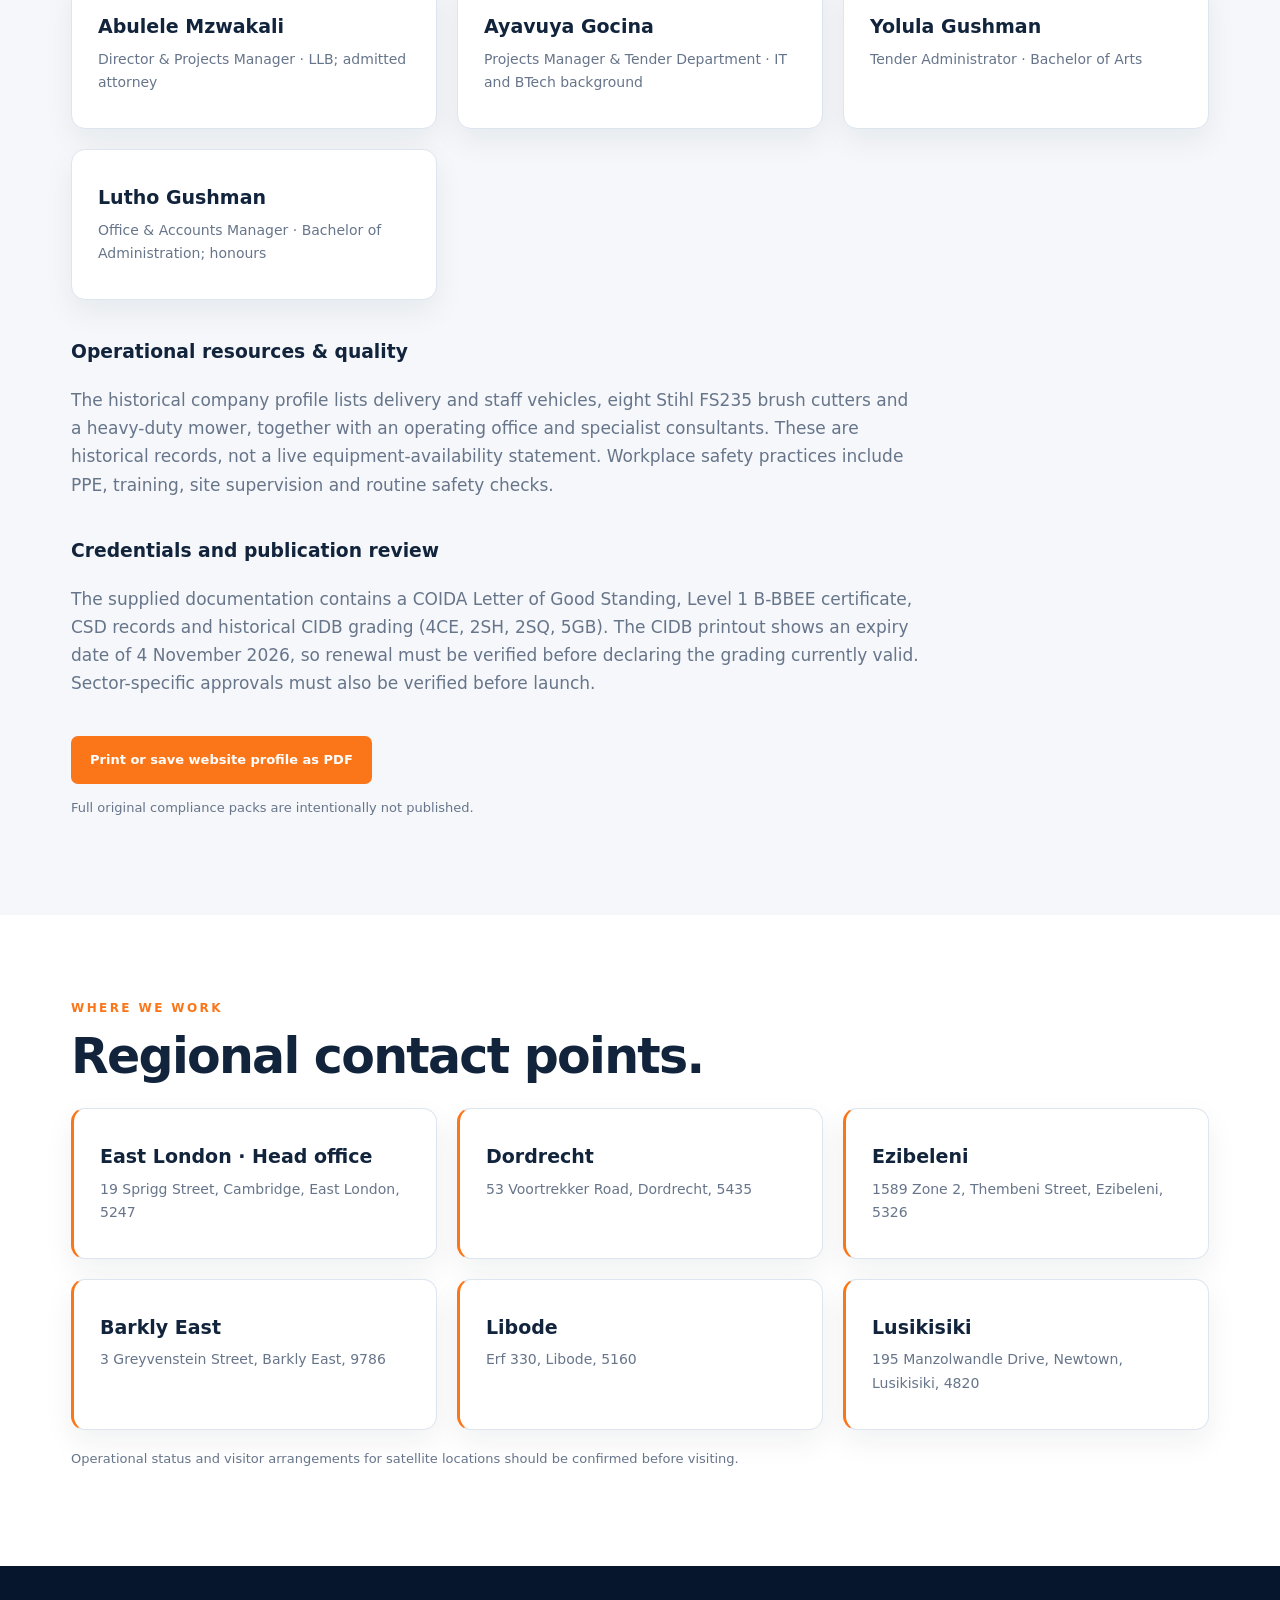
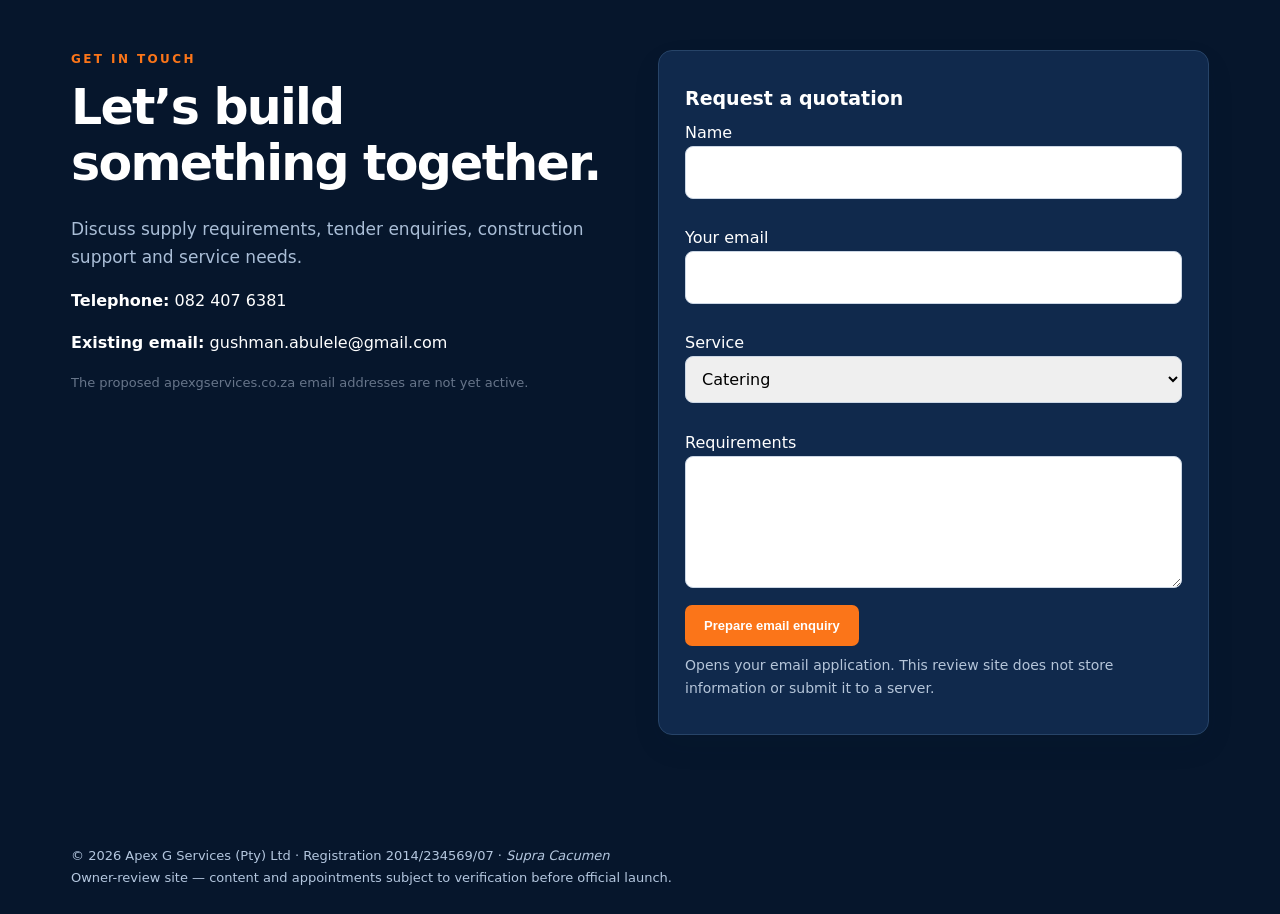
==== commit a3b83498: "Update AGS wordmark, italic motto and Lusikisiki office" ====
--- a/apex-g-services/index.html
+++ b/apex-g-services/index.html
@@ -2,11 +2,11 @@
 <html lang="en-ZA"><head><meta charset="utf-8"><meta name="viewport" content="width=device-width,initial-scale=1"><meta name="robots" content="noindex,nofollow"><meta name="description" content="Apex G Services company profile, services, project experience and Eastern Cape office locations. Owner review edition."><title>Apex G Services | Supra Cacumen</title>
 <style>
 :root{--navy:#08234d;--deep:#06162c;--orange:#fb7519;--ink:#12243c;--muted:#67758a;--bg:#f5f7fa;--line:#dde5ee}
-*{box-sizing:border-box}html{scroll-behavior:smooth}body{margin:0;font:16px/1.65 Inter,system-ui,-apple-system,"Segoe UI",sans-serif;color:var(--ink);background:#fff}a{color:inherit;text-decoration:none}.wrap{max-width:1190px;margin:auto;padding:0 26px}.notice{background:#ed6b1c;color:#fff;text-align:center;font-weight:750;font-size:11px;letter-spacing:.15em;padding:7px}header{background:#fff;position:sticky;top:0;z-index:10;box-shadow:0 4px 22px #001a3511}nav{display:flex;justify-content:space-between;align-items:center;gap:14px;min-height:83px}.mark{display:flex;align-items:center;gap:10px;color:var(--navy);font-size:1.55rem;font-weight:950;letter-spacing:-.07em;white-space:nowrap}.mark svg{width:57px;height:55px}.mark small{display:block;font-size:9px;letter-spacing:.2em;color:var(--orange);font-weight:750;line-height:1.1}nav .links{display:flex;flex-wrap:wrap;gap:18px;font-size:13px;font-weight:750}nav .links a:hover{color:var(--orange)}.hero{position:relative;overflow:hidden;background:radial-gradient(ellipse at 78% 25%,#194d89 0%,transparent 44%),linear-gradient(118deg,#06162e,#0a2d60 70%,#1e4d88);color:#fff;padding:108px 0 124px}.hero:after{content:"";position:absolute;bottom:-90px;right:-100px;width:56%;height:250px;transform:skewY(-16deg);background:linear-gradient(120deg,#ee6518,#ffae57);opacity:.96}.hero:before{content:"";position:absolute;right:12%;top:15%;width:380px;height:380px;border:2px solid #ffffff18;border-radius:50%}.eyebrow{text-transform:uppercase;font-size:12px;letter-spacing:.2em;font-weight:850;color:var(--orange)}.hero h1{font-size:clamp(48px,7vw,92px);line-height:1.04;letter-spacing:-.055em;max-width:780px;margin:18px 0}.hero p{max-width:620px;color:#d6e5f4;font-size:18px}.btn{display:inline-block;cursor:pointer;background:var(--orange);color:#fff;border:0;border-radius:7px;padding:13px 19px;margin:9px 8px 0 0;font-weight:780;font-size:13px}.btn.outline{background:transparent;border:1px solid #8ea9c9}.hero .wrap{position:relative;z-index:1}.stats{background:var(--deep);color:#fff}.stats .grid{display:grid;grid-template-columns:repeat(4,1fr)}.stats .grid div{padding:27px;text-align:center;border-right:1px solid #ffffff22;font-size:12px;color:#baccdf}.stats strong{font-size:26px;color:#fff;display:block}.section{padding:84px 0}.soft{background:var(--bg)}.dark{background:var(--deep);color:#fff}.section h2{font-size:clamp(32px,4vw,49px);line-height:1.14;letter-spacing:-.035em;margin:10px 0 23px}.lead{max-width:850px;color:var(--muted);font-size:17px}.dark .lead{color:#aabed7}.grid{display:grid;grid-template-columns:repeat(3,1fr);gap:20px}.card{background:#fff;border:1px solid var(--line);border-radius:14px;padding:26px;box-shadow:0 12px 30px #071d3710}.card h3{font-size:19px;line-height:1.3;margin:9px 0}.card p{font-size:14px;color:var(--muted);margin:8px 0}.card .num{color:var(--orange);font-weight:900}.dark .card{background:#10294c;border-color:#274468;color:#fff}.dark .card p{color:#b5c5d9}.chip{display:inline-block;border-radius:4px;background:#fff0e6;color:#c9550c;font-weight:800;font-size:11px;letter-spacing:.06em;padding:5px 8px}.filters{display:flex;gap:12px;flex-wrap:wrap;margin:25px 0}.filters input,.filters select,input,textarea,select{font:inherit;border:1px solid #cbd6e4;border-radius:8px;padding:12px;max-width:100%}.filters input{width:420px}.filters select{width:180px}.project h3{font-size:17px}.project p{font-size:13px}.project{border-top:3px solid var(--orange)}.split{display:grid;grid-template-columns:1fr 1fr;gap:36px}.details{display:grid;grid-template-columns:1fr 1fr;gap:15px}.details div{padding:15px 18px;background:#fff;border:1px solid var(--line);border-radius:9px}.details strong{display:block;color:var(--orange);font-size:11px;text-transform:uppercase;letter-spacing:.08em}.details span{font-weight:700}.office{border-left:3px solid var(--orange)}.contact{background:#fff}.contact a{text-decoration:underline;text-decoration-color:#ffae73}.foot{background:var(--deep);color:#b4c7df;padding:26px 0;font-size:13px}.topline{width:76px;height:5px;background:var(--orange);border-radius:3px;margin:0 0 20px}.print{margin-top:22px}.muted{font-size:13px;color:var(--muted)}@media(max-width:900px){.grid{grid-template-columns:repeat(2,1fr)}.hero{padding:82px 0 102px}nav{align-items:flex-start;flex-direction:column;padding-top:10px;padding-bottom:16px}.stats .grid{grid-template-columns:repeat(2,1fr)}}@media(max-width:610px){.wrap{padding:0 17px}.grid,.split,.details{grid-template-columns:1fr}.section{padding:58px 0}.hero:after{width:80%;height:130px;bottom:-70px}nav .links{gap:9px;font-size:11px}.stats .grid{grid-template-columns:repeat(2,1fr)}.stats .grid div{padding:15px 8px}.stats strong{font-size:21px}.mark{font-size:1.3rem}}
+*{box-sizing:border-box}html{scroll-behavior:smooth}body{margin:0;font:16px/1.65 Inter,system-ui,-apple-system,"Segoe UI",sans-serif;color:var(--ink);background:#fff}a{color:inherit;text-decoration:none}.wrap{max-width:1190px;margin:auto;padding:0 26px}.notice{background:#ed6b1c;color:#fff;text-align:center;font-weight:750;font-size:11px;letter-spacing:.15em;padding:7px}header{background:#fff;position:sticky;top:0;z-index:10;box-shadow:0 4px 22px #001a3511}nav{display:flex;justify-content:space-between;align-items:center;gap:14px;min-height:83px}.mark{display:flex;align-items:center;gap:10px;color:var(--navy);font-size:1.55rem;font-weight:950;letter-spacing:-.07em;white-space:nowrap}.mark svg{width:57px;height:55px}.mark .brand-name{display:block;font-size:clamp(13px,1.65vw,20px);letter-spacing:.005em;font-weight:900;line-height:1.28}.mark .pty{font-size:.66em;letter-spacing:.025em;white-space:nowrap}.mark small{display:block;font-size:13px;letter-spacing:.045em;color:var(--navy);font-weight:600;line-height:1.4;text-transform:none}.mark small em{font-family:Georgia,serif;font-weight:500;font-style:italic}nav .links{display:flex;flex-wrap:wrap;gap:18px;font-size:13px;font-weight:750}nav .links a:hover{color:var(--orange)}.hero{position:relative;overflow:hidden;background:radial-gradient(ellipse at 78% 25%,#194d89 0%,transparent 44%),linear-gradient(118deg,#06162e,#0a2d60 70%,#1e4d88);color:#fff;padding:108px 0 124px}.hero:after{content:"";position:absolute;bottom:-90px;right:-100px;width:56%;height:250px;transform:skewY(-16deg);background:linear-gradient(120deg,#ee6518,#ffae57);opacity:.96}.hero:before{content:"";position:absolute;right:12%;top:15%;width:380px;height:380px;border:2px solid #ffffff18;border-radius:50%}.eyebrow{text-transform:uppercase;font-size:12px;letter-spacing:.2em;font-weight:850;color:var(--orange)}.hero h1{font-size:clamp(48px,7vw,92px);line-height:1.04;letter-spacing:-.055em;max-width:780px;margin:18px 0}.hero p{max-width:620px;color:#d6e5f4;font-size:18px}.btn{display:inline-block;cursor:pointer;background:var(--orange);color:#fff;border:0;border-radius:7px;padding:13px 19px;margin:9px 8px 0 0;font-weight:780;font-size:13px}.btn.outline{background:transparent;border:1px solid #8ea9c9}.hero .wrap{position:relative;z-index:1}.stats{background:var(--deep);color:#fff}.stats .grid{display:grid;grid-template-columns:repeat(4,1fr)}.stats .grid div{padding:27px;text-align:center;border-right:1px solid #ffffff22;font-size:12px;color:#baccdf}.stats strong{font-size:26px;color:#fff;display:block}.section{padding:84px 0}.soft{background:var(--bg)}.dark{background:var(--deep);color:#fff}.section h2{font-size:clamp(32px,4vw,49px);line-height:1.14;letter-spacing:-.035em;margin:10px 0 23px}.lead{max-width:850px;color:var(--muted);font-size:17px}.dark .lead{color:#aabed7}.grid{display:grid;grid-template-columns:repeat(3,1fr);gap:20px}.card{background:#fff;border:1px solid var(--line);border-radius:14px;padding:26px;box-shadow:0 12px 30px #071d3710}.card h3{font-size:19px;line-height:1.3;margin:9px 0}.card p{font-size:14px;color:var(--muted);margin:8px 0}.card .num{color:var(--orange);font-weight:900}.dark .card{background:#10294c;border-color:#274468;color:#fff}.dark .card p{color:#b5c5d9}.chip{display:inline-block;border-radius:4px;background:#fff0e6;color:#c9550c;font-weight:800;font-size:11px;letter-spacing:.06em;padding:5px 8px}.filters{display:flex;gap:12px;flex-wrap:wrap;margin:25px 0}.filters input,.filters select,input,textarea,select{font:inherit;border:1px solid #cbd6e4;border-radius:8px;padding:12px;max-width:100%}.filters input{width:420px}.filters select{width:180px}.project h3{font-size:17px}.project p{font-size:13px}.project{border-top:3px solid var(--orange)}.split{display:grid;grid-template-columns:1fr 1fr;gap:36px}.details{display:grid;grid-template-columns:1fr 1fr;gap:15px}.details div{padding:15px 18px;background:#fff;border:1px solid var(--line);border-radius:9px}.details strong{display:block;color:var(--orange);font-size:11px;text-transform:uppercase;letter-spacing:.08em}.details span{font-weight:700}.office{border-left:3px solid var(--orange)}.contact{background:#fff}.contact a{text-decoration:underline;text-decoration-color:#ffae73}.foot{background:var(--deep);color:#b4c7df;padding:26px 0;font-size:13px}.topline{width:76px;height:5px;background:var(--orange);border-radius:3px;margin:0 0 20px}.print{margin-top:22px}.muted{font-size:13px;color:var(--muted)}@media(max-width:900px){.grid{grid-template-columns:repeat(2,1fr)}.hero{padding:82px 0 102px}nav{align-items:flex-start;flex-direction:column;padding-top:10px;padding-bottom:16px}.stats .grid{grid-template-columns:repeat(2,1fr)}}@media(max-width:610px){.wrap{padding:0 17px}.grid,.split,.details{grid-template-columns:1fr}.section{padding:58px 0}.hero:after{width:80%;height:130px;bottom:-70px}nav .links{gap:9px;font-size:11px}.stats .grid{grid-template-columns:repeat(2,1fr)}.stats .grid div{padding:15px 8px}.stats strong{font-size:21px}.mark{font-size:1.3rem}}
 @media print{.notice,header,.hero,.stats,.filters,.print,.foot,.btn{display:none!important}.section{padding:12px 0}.grid{grid-template-columns:repeat(2,1fr)}body{font-size:11px}.card{break-inside:avoid;padding:12px}.project p{font-size:10px}}
 </style></head><body>
 <div class="notice">OWNER REVIEW EDITION • INFORMATION SUBJECT TO FINAL APPROVAL</div>
-<header><nav class="wrap"><a class="mark" href="#home"><svg viewBox="0 0 100 100" role="img" aria-label="AGS emblem"><defs><linearGradient id="b" x2="1" y2="1"><stop stop-color="#1483dd"/><stop offset="1" stop-color="#002f82"/></linearGradient></defs><path d="M81 18C43 -5 13 22 13 53s28 49 56 35c12-6 20-19 20-34H59v13h13C61 88 29 77 28 53S48 15 70 29Z" fill="url(#b)"/><path d="M28 68 50 22l24 48H61L49 45 40 68Z" fill="#fd7418"/><path d="M4 83Q45 42 96 39Q44 49 4 83Z" fill="#ff7b15"/></svg><span>AGS<small>APEX G SERVICES · SUPRA CACUMEN</small></span></a><div class="links"><a href="#about">About</a><a href="#services">Services</a><a href="#projects">Projects</a><a href="#profile">Company profile</a><a href="#offices">Offices</a><a href="#contact">Contact</a></div></nav></header>
+<header><nav class="wrap"><a class="mark" href="#home"><svg viewBox="0 0 100 100" role="img" aria-label="AGS emblem"><defs><linearGradient id="b" x2="1" y2="1"><stop stop-color="#1483dd"/><stop offset="1" stop-color="#002f82"/></linearGradient></defs><path d="M81 18C43 -5 13 22 13 53s28 49 56 35c12-6 20-19 20-34H59v13h13C61 88 29 77 28 53S48 15 70 29Z" fill="url(#b)"/><path d="M28 68 50 22l24 48H61L49 45 40 68Z" fill="#fd7418"/><path d="M4 83Q45 42 96 39Q44 49 4 83Z" fill="#ff7b15"/></svg><span class="brand-name">APEX G SERVICES <span class="pty">(PTY) LTD</span><small><em>Supra Cacumen</em></small></span></a><div class="links"><a href="#about">About</a><a href="#services">Services</a><a href="#projects">Projects</a><a href="#profile">Company profile</a><a href="#offices">Offices</a><a href="#contact">Contact</a></div></nav></header>
 <main><section class="hero" id="home"><div class="wrap"><div class="eyebrow" style="color:#ffac72">Eastern Cape • Established 2014</div><h1>Beyond the peak.<br>Built to deliver.</h1><p>Apex G Services (Pty) Ltd delivers multidisciplinary supply, construction, cleaning, catering and operational support services, with a commitment to quality, safety and opportunity.</p><a class="btn" href="#services">Explore services</a><a class="btn outline" href="#profile">View company profile</a></div></section>
 <div class="stats"><div class="wrap grid"><div><strong>2014</strong>Founded</div><div><strong>Level 1</strong>B-BBEE certificate</div><div><strong>100%</strong>Black female-owned</div><div><strong>Eastern Cape</strong>Regional operations</div></div></div>
 <section class="section" id="about"><div class="wrap"><div class="eyebrow">Who we are</div><h2>A company rooted in service.</h2><p class="lead">Founded in 2014 and led by Abulele Thina Mzwakali, Apex G Services is an Eastern Cape-based company supporting government departments, municipalities, institutions and businesses. Our work spans several disciplines, backed by practical project experience and a commitment to community development.</p><div class="grid"><article class="card"><span class="num">01</span><h3>Our vision</h3><p>Provide quality, safe and cost-effective services, support employment and skills growth, and create lasting value for stakeholders.</p></article><article class="card"><span class="num">02</span><h3>Our mission</h3><p>Promote organisational and community development through service delivery, entrepreneurship and practical skills development.</p></article><article class="card"><span class="num">03</span><h3>Our values</h3><p>Integrity, non-discrimination, innovation, loyalty, supervision, accountability and exceptional client service.</p></article></div></div></section>
@@ -34,6 +34,7 @@
 <article class="card office"><h3>Ezibeleni</h3><p>1589 Zone 2, Thembeni Street, Ezibeleni, 5326</p></article>
 <article class="card office"><h3>Barkly East</h3><p>3 Greyvenstein Street, Barkly East, 9786</p></article>
 <article class="card office"><h3>Libode</h3><p>Erf 330, Libode, 5160</p></article>
+<article class="card office"><h3>Lusikisiki</h3><p>195 Manzolwandle Drive, Newtown, Lusikisiki, 4820</p></article>
 </div><p class="muted" style="margin-top:18px">Operational status and visitor arrangements for satellite locations should be confirmed before visiting.</p></div></section>
 <section class="section dark" id="contact"><div class="wrap split"><div><div class="eyebrow">Get in touch</div><h2>Let’s build something together.</h2><p class="lead">Discuss supply requirements, tender enquiries, construction support and service needs.</p><p><strong>Telephone:</strong> <a href="tel:+27824076381">082 407 6381</a></p><p><strong>Existing email:</strong> <a href="mailto:gushman.abulele@gmail.com">gushman.abulele@gmail.com</a></p><p class="muted">The proposed apexgservices.co.za email addresses are not yet active.</p></div><form id="enquiry" class="card contact"><h3>Request a quotation</h3><label>Name<br><input name="name" required style="width:100%"></label><br><br><label>Your email<br><input name="email" required type="email" style="width:100%"></label><br><br><label>Service<br><select name="service" style="width:100%"><option>Catering</option><option>Security</option><option>Plant hire</option><option>Cleaning</option><option>Construction</option><option>General supply</option><option>IT & business support</option></select></label><br><br><label>Requirements<br><textarea name="message" rows="4" required style="width:100%"></textarea></label><button class="btn" type="submit">Prepare email enquiry</button><p class="muted">Opens your email application. This review site does not store information or submit it to a server.</p></form></div></section>
 </main><footer class="foot"><div class="wrap">© 2026 Apex G Services (Pty) Ltd · Registration 2014/234569/07 · <em>Supra Cacumen</em><br>Owner-review site — content and appointments subject to verification before official launch.</div></footer>
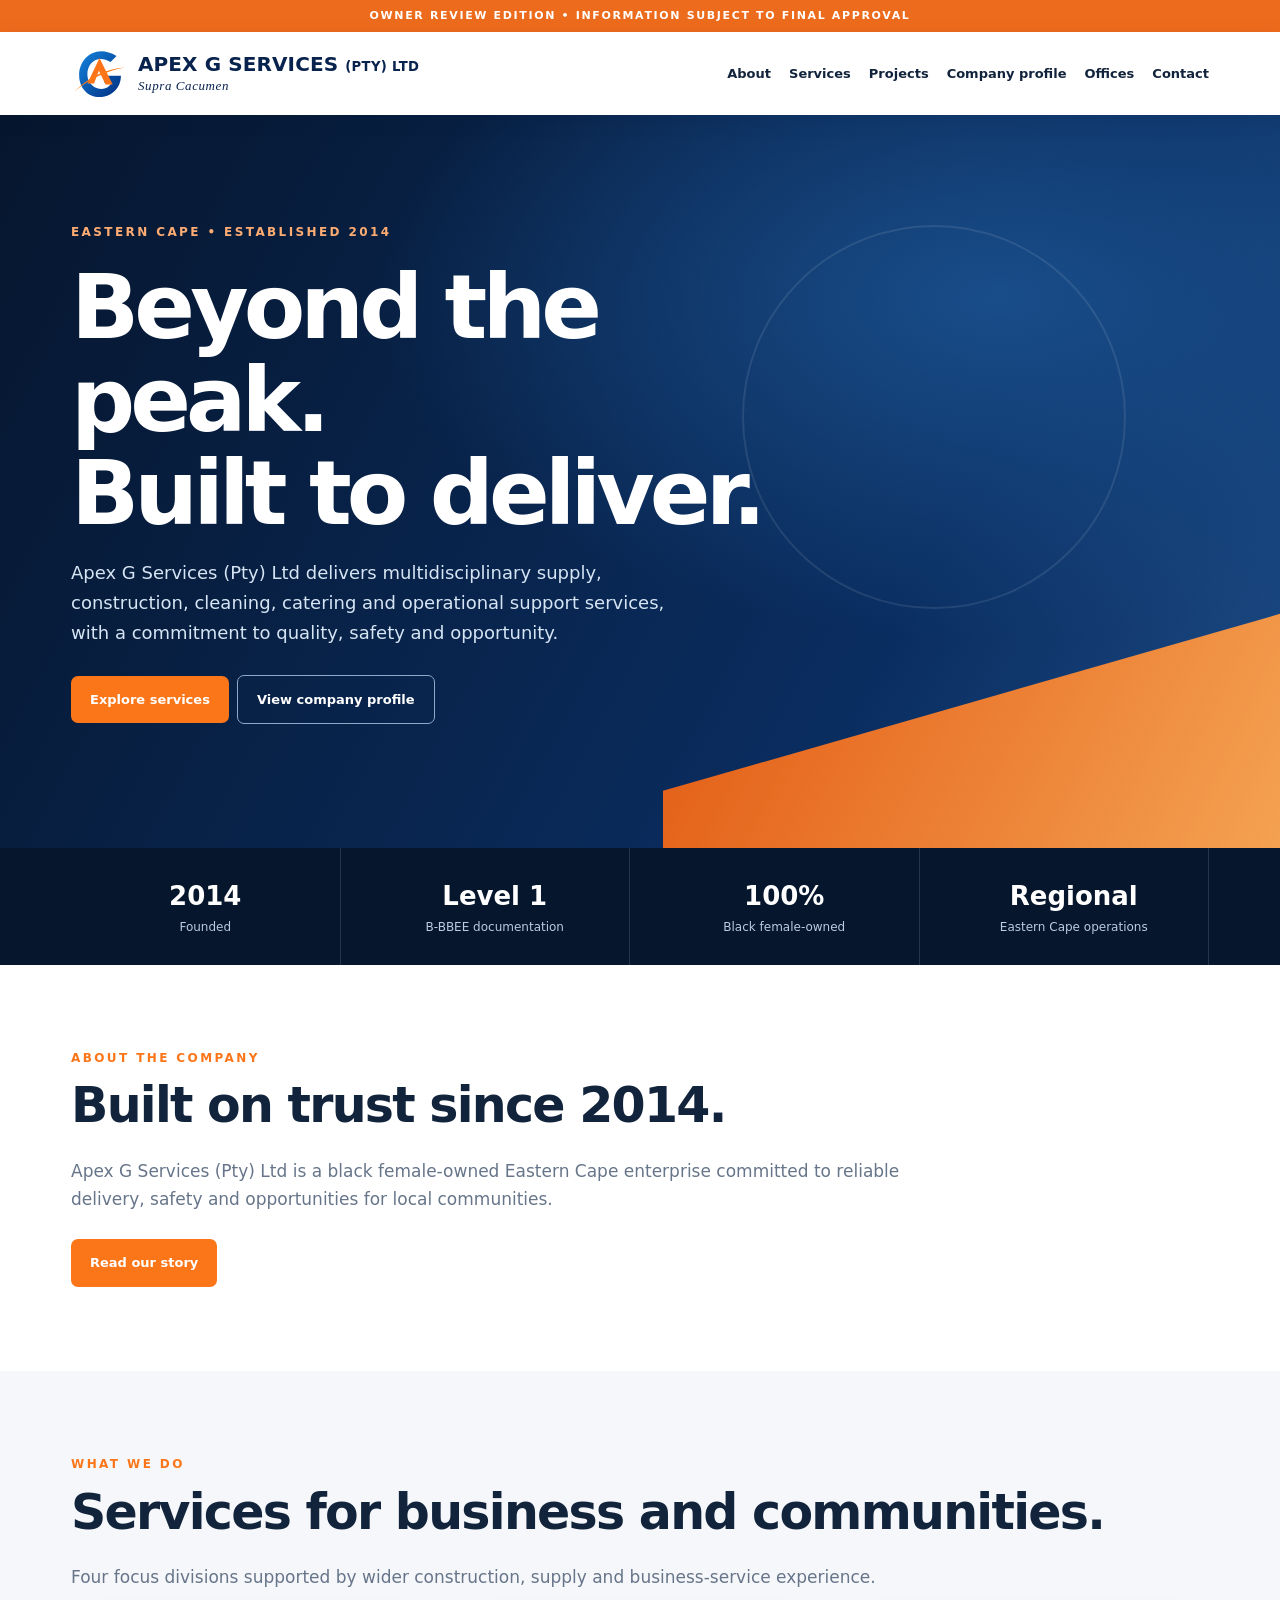
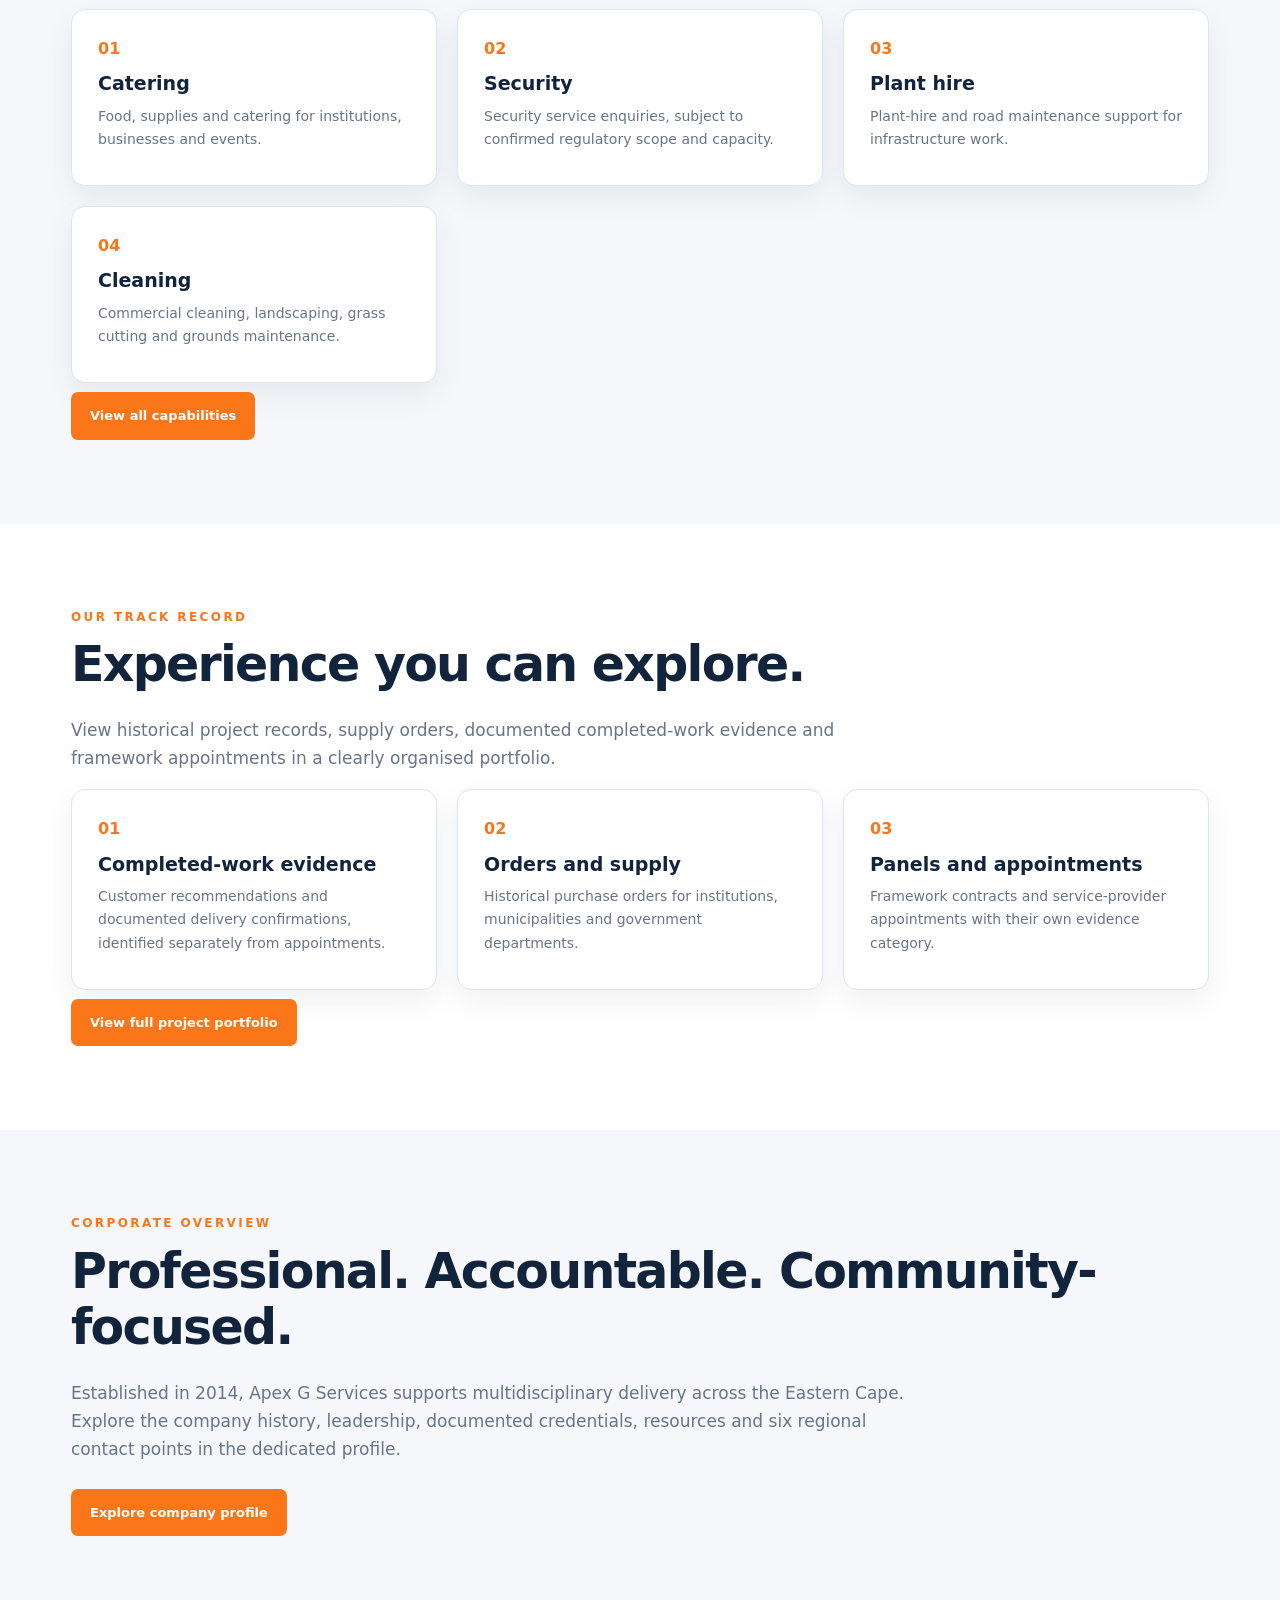
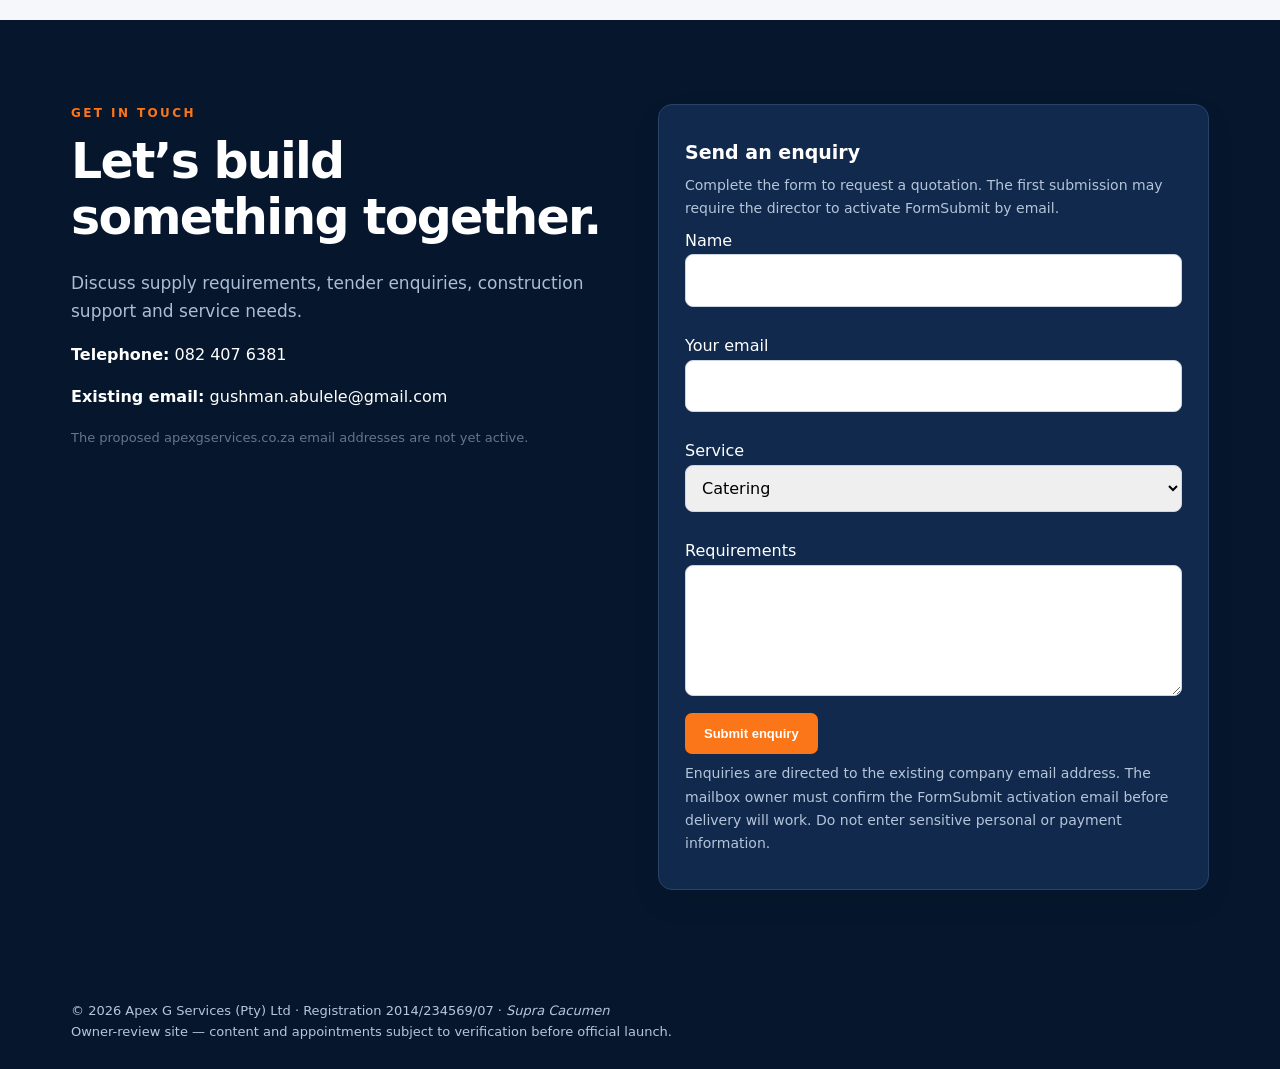
==== commit 9787b304: "Simplify homepage and configure hosted director enquiry form" ====
--- a/apex-g-services/index.html
+++ b/apex-g-services/index.html
@@ -6,77 +6,14 @@
 @media print{.notice,header,.hero,.stats,.filters,.print,.foot,.btn{display:none!important}.section{padding:12px 0}.grid{grid-template-columns:repeat(2,1fr)}body{font-size:11px}.card{break-inside:avoid;padding:12px}.project p{font-size:10px}}
 </style></head><body>
 <div class="notice">OWNER REVIEW EDITION • INFORMATION SUBJECT TO FINAL APPROVAL</div>
-<header><nav class="wrap"><a class="mark" href="#home"><svg viewBox="0 0 100 100" role="img" aria-label="AGS emblem"><defs><linearGradient id="b" x2="1" y2="1"><stop stop-color="#1483dd"/><stop offset="1" stop-color="#002f82"/></linearGradient></defs><path d="M81 18C43 -5 13 22 13 53s28 49 56 35c12-6 20-19 20-34H59v13h13C61 88 29 77 28 53S48 15 70 29Z" fill="url(#b)"/><path d="M28 68 50 22l24 48H61L49 45 40 68Z" fill="#fd7418"/><path d="M4 83Q45 42 96 39Q44 49 4 83Z" fill="#ff7b15"/></svg><span class="brand-name">APEX G SERVICES <span class="pty">(PTY) LTD</span><small><em>Supra Cacumen</em></small></span></a><div class="links"><a href="#about">About</a><a href="#services">Services</a><a href="#projects">Projects</a><a href="#profile">Company profile</a><a href="#offices">Offices</a><a href="#contact">Contact</a></div></nav></header>
-<main><section class="hero" id="home"><div class="wrap"><div class="eyebrow" style="color:#ffac72">Eastern Cape • Established 2014</div><h1>Beyond the peak.<br>Built to deliver.</h1><p>Apex G Services (Pty) Ltd delivers multidisciplinary supply, construction, cleaning, catering and operational support services, with a commitment to quality, safety and opportunity.</p><a class="btn" href="#services">Explore services</a><a class="btn outline" href="#profile">View company profile</a></div></section>
-<div class="stats"><div class="wrap grid"><div><strong>2014</strong>Founded</div><div><strong>Level 1</strong>B-BBEE certificate</div><div><strong>100%</strong>Black female-owned</div><div><strong>Eastern Cape</strong>Regional operations</div></div></div>
-<section class="section" id="about"><div class="wrap"><div class="eyebrow">Who we are</div><h2>A company rooted in service.</h2><p class="lead">Founded in 2014 and led by Abulele Thina Mzwakali, Apex G Services is an Eastern Cape-based company supporting government departments, municipalities, institutions and businesses. Our work spans several disciplines, backed by practical project experience and a commitment to community development.</p><div class="grid"><article class="card"><span class="num">01</span><h3>Our vision</h3><p>Provide quality, safe and cost-effective services, support employment and skills growth, and create lasting value for stakeholders.</p></article><article class="card"><span class="num">02</span><h3>Our mission</h3><p>Promote organisational and community development through service delivery, entrepreneurship and practical skills development.</p></article><article class="card"><span class="num">03</span><h3>Our values</h3><p>Integrity, non-discrimination, innovation, loyalty, supervision, accountability and exceptional client service.</p></article></div></div></section>
-<section class="section soft" id="services"><div class="wrap"><div class="eyebrow">Our capabilities</div><h2>One team. Multiple disciplines.</h2><p class="lead">Selected services drawn from the supplied business profile and the requested current service divisions. Availability and any sector-specific regulatory approvals are confirmed directly before engagement.</p><div class="grid">
-<article class="card"><span class="num">01 / SERVICES</span><h3>Catering & food supply</h3><p>Institutional food supplies, lunch packs and catering enquiries, supported by documented public-sector orders.</p></article>
-<article class="card"><span class="num">02 / SERVICES</span><h3>Security services</h3><p>Guarding and related service enquiries. The precise service scope and PSIRA registration must be confirmed before contracting.</p></article>
-<article class="card"><span class="num">03 / SERVICES</span><h3>Plant hire</h3><p>Plant hire and road maintenance support, including documented framework appointments for gravel road projects.</p></article>
-<article class="card"><span class="num">04 / SERVICES</span><h3>Cleaning & grounds</h3><p>Institutional cleaning, window and glass cleaning, grass cutting, bush clearing and grounds maintenance.</p></article>
-<article class="card"><span class="num">05 / SERVICES</span><h3>Construction</h3><p>Civil works, access roads, VIP structures and infrastructure maintenance with subcontract and appointment experience.</p></article>
-<article class="card"><span class="num">06 / SERVICES</span><h3>General supply</h3><p>Stationery, textbooks, paper, office items, safety supplies, building materials, groceries and other goods.</p></article>
-<article class="card"><span class="num">07 / SERVICES</span><h3>Technology & business support</h3><p>IT solutions, system integration, computer literacy, administrative and business secretariat services.</p></article>
-</div></div></section>
-<section class="section" id="projects"><div class="wrap"><div class="eyebrow">Experience</div><h2>Projects & appointment register.</h2><p class="lead">Records sourced from the supplied company profile and selected supporting orders. An appointment or purchase order does not, by itself, establish completion or an active contract. Sensitive commercial values are not disclosed in this review.</p><div class="filters"><input id="q" placeholder="Search client, project or service..." aria-label="Search project records"><select id="year" aria-label="Filter projects by year"><option value="">All years</option><option>2020</option><option>2021</option><option>2022</option><option>2023</option><option>2024</option><option>2025</option><option>Undated</option></select></div><p id="count" class="muted"></p><div id="records" class="grid"></div></div></section>
-<section class="section soft" id="profile"><div class="wrap"><div class="eyebrow">Company profile</div><h2>Apex G Services (Pty) Ltd</h2><p class="lead">A consolidated corporate overview for owner review. The original company profile identifies an Eastern Cape multidisciplinary enterprise, with management, service disciplines, resource capacity, health and safety processes, and a project portfolio.</p><div class="details">
-<div><strong>Registered company</strong><span>Apex G Services (Pty) Ltd</span></div><div><strong>Registration</strong><span>2014/234569/07</span></div>
-<div><strong>CSD supplier number</strong><span>MAAA0910776</span></div><div><strong>LOGIS</strong><span>IK316</span></div>
-<div><strong>CIDB CRS</strong><span>10237725</span></div><div><strong>B-BBEE</strong><span>Level 1 — document dated 30 Oct 2026</span></div>
-<div><strong>Head office</strong><span>19 Sprigg Street, Cambridge, East London</span></div><div><strong>Company director</strong><span>Abulele Thina Mzwakali</span></div></div>
-<h3 style="margin-top:37px">Leadership in the supplied company profile</h3><div class="grid"><article class="card"><h3>Abulele Mzwakali</h3><p>Director & Projects Manager · LLB; admitted attorney</p></article><article class="card"><h3>Ayavuya Gocina</h3><p>Projects Manager & Tender Department · IT and BTech background</p></article><article class="card"><h3>Yolula Gushman</h3><p>Tender Administrator · Bachelor of Arts</p></article><article class="card"><h3>Lutho Gushman</h3><p>Office & Accounts Manager · Bachelor of Administration; honours</p></article></div>
-<h3 style="margin-top:37px">Operational resources & quality</h3><p class="lead">The historical company profile lists delivery and staff vehicles, eight Stihl FS235 brush cutters and a heavy-duty mower, together with an operating office and specialist consultants. These are historical records, not a live equipment-availability statement. Workplace safety practices include PPE, training, site supervision and routine safety checks.</p>
-<h3 style="margin-top:37px">Credentials and publication review</h3><p class="lead">The supplied documentation contains a COIDA Letter of Good Standing, Level 1 B-BBEE certificate, CSD records and historical CIDB grading (4CE, 2SH, 2SQ, 5GB). The CIDB printout shows an expiry date of 4 November 2026, so renewal must be verified before declaring the grading currently valid. Sector-specific approvals must also be verified before launch.</p><a class="btn print" href="#" onclick="window.print();return false">Print or save website profile as PDF</a><p class="muted">Full original compliance packs are intentionally not published.</p></div></section>
-<section class="section" id="offices"><div class="wrap"><div class="eyebrow">Where we work</div><h2>Regional contact points.</h2><div class="grid">
-<article class="card office"><h3>East London · Head office</h3><p>19 Sprigg Street, Cambridge, East London, 5247</p></article>
-<article class="card office"><h3>Dordrecht</h3><p>53 Voortrekker Road, Dordrecht, 5435</p></article>
-<article class="card office"><h3>Ezibeleni</h3><p>1589 Zone 2, Thembeni Street, Ezibeleni, 5326</p></article>
-<article class="card office"><h3>Barkly East</h3><p>3 Greyvenstein Street, Barkly East, 9786</p></article>
-<article class="card office"><h3>Libode</h3><p>Erf 330, Libode, 5160</p></article>
-<article class="card office"><h3>Lusikisiki</h3><p>195 Manzolwandle Drive, Newtown, Lusikisiki, 4820</p></article>
-</div><p class="muted" style="margin-top:18px">Operational status and visitor arrangements for satellite locations should be confirmed before visiting.</p></div></section>
-<section class="section dark" id="contact"><div class="wrap split"><div><div class="eyebrow">Get in touch</div><h2>Let’s build something together.</h2><p class="lead">Discuss supply requirements, tender enquiries, construction support and service needs.</p><p><strong>Telephone:</strong> <a href="tel:+27824076381">082 407 6381</a></p><p><strong>Existing email:</strong> <a href="mailto:gushman.abulele@gmail.com">gushman.abulele@gmail.com</a></p><p class="muted">The proposed apexgservices.co.za email addresses are not yet active.</p></div><form id="enquiry" class="card contact"><h3>Request a quotation</h3><label>Name<br><input name="name" required style="width:100%"></label><br><br><label>Your email<br><input name="email" required type="email" style="width:100%"></label><br><br><label>Service<br><select name="service" style="width:100%"><option>Catering</option><option>Security</option><option>Plant hire</option><option>Cleaning</option><option>Construction</option><option>General supply</option><option>IT & business support</option></select></label><br><br><label>Requirements<br><textarea name="message" rows="4" required style="width:100%"></textarea></label><button class="btn" type="submit">Prepare email enquiry</button><p class="muted">Opens your email application. This review site does not store information or submit it to a server.</p></form></div></section>
+<header><nav class="wrap"><a class="mark" href="#home"><svg viewBox="0 0 100 100" role="img" aria-label="AGS emblem"><defs><linearGradient id="b" x2="1" y2="1"><stop stop-color="#1483dd"/><stop offset="1" stop-color="#002f82"/></linearGradient></defs><path d="M81 18C43 -5 13 22 13 53s28 49 56 35c12-6 20-19 20-34H59v13h13C61 88 29 77 28 53S48 15 70 29Z" fill="url(#b)"/><path d="M28 68 50 22l24 48H61L49 45 40 68Z" fill="#fd7418"/><path d="M4 83Q45 42 96 39Q44 49 4 83Z" fill="#ff7b15"/></svg><span class="brand-name">APEX G SERVICES <span class="pty">(PTY) LTD</span><small><em>Supra Cacumen</em></small></span></a><div class="links"><a href="#about">About</a><a href="#services">Services</a><a href="projects.html">Projects</a><a href="profile.html">Company profile</a><a href="profile.html#offices">Offices</a><a href="#contact">Contact</a></div></nav></header>
+<main><section class="hero" id="home"><div class="wrap"><div class="eyebrow" style="color:#ffac72">Eastern Cape • Established 2014</div><h1>Beyond the peak.<br>Built to deliver.</h1><p>Apex G Services (Pty) Ltd delivers multidisciplinary supply, construction, cleaning, catering and operational support services, with a commitment to quality, safety and opportunity.</p><a class="btn" href="#services">Explore services</a><a class="btn outline" href="profile.html">View company profile</a></div></section>
+<div class="stats"><div class="wrap grid"><div><strong>2014</strong>Founded</div><div><strong>Level 1</strong>B-BBEE documentation</div><div><strong>100%</strong>Black female-owned</div><div><strong>Regional</strong>Eastern Cape operations</div></div></div>
+<section class="section" id="about"><div class="wrap"><div class="eyebrow">About the company</div><h2>Built on trust since 2014.</h2><p class="lead">Apex G Services (Pty) Ltd is a black female-owned Eastern Cape enterprise committed to reliable delivery, safety and opportunities for local communities.</p><a class="btn" href="profile.html">Read our story</a></div></section>
+<section class="section soft" id="services"><div class="wrap"><div class="eyebrow">What we do</div><h2>Services for business and communities.</h2><p class="lead">Four focus divisions supported by wider construction, supply and business-service experience.</p><div class="grid"><article class="card"><span class="num">01</span><h3>Catering</h3><p>Food, supplies and catering for institutions, businesses and events.</p></article><article class="card"><span class="num">02</span><h3>Security</h3><p>Security service enquiries, subject to confirmed regulatory scope and capacity.</p></article><article class="card"><span class="num">03</span><h3>Plant hire</h3><p>Plant-hire and road maintenance support for infrastructure work.</p></article><article class="card"><span class="num">04</span><h3>Cleaning</h3><p>Commercial cleaning, landscaping, grass cutting and grounds maintenance.</p></article></div><a class="btn" href="profile.html">View all capabilities</a></div></section>
+<section class="section" id="projects"><div class="wrap"><div class="eyebrow">Our track record</div><h2>Experience you can explore.</h2><p class="lead">View historical project records, supply orders, documented completed-work evidence and framework appointments in a clearly organised portfolio.</p><div class="grid"><article class="card"><span class="num">01</span><h3>Completed-work evidence</h3><p>Customer recommendations and documented delivery confirmations, identified separately from appointments.</p></article><article class="card"><span class="num">02</span><h3>Orders and supply</h3><p>Historical purchase orders for institutions, municipalities and government departments.</p></article><article class="card"><span class="num">03</span><h3>Panels and appointments</h3><p>Framework contracts and service-provider appointments with their own evidence category.</p></article></div><a class="btn" href="projects.html">View full project portfolio</a></div></section>
+<section class="section soft" id="profile"><div class="wrap"><div class="eyebrow">Corporate overview</div><h2>Professional. Accountable. Community-focused.</h2><p class="lead">Established in 2014, Apex G Services supports multidisciplinary delivery across the Eastern Cape. Explore the company history, leadership, documented credentials, resources and six regional contact points in the dedicated profile.</p><a class="btn" href="profile.html">Explore company profile</a></div></section>
+<section class="section dark" id="contact"><div class="wrap split"><div><div class="eyebrow">Get in touch</div><h2>Let’s build something together.</h2><p class="lead">Discuss supply requirements, tender enquiries, construction support and service needs.</p><p><strong>Telephone:</strong> <a href="tel:+27824076381">082 407 6381</a></p><p><strong>Existing email:</strong> <a href="mailto:gushman.abulele@gmail.com">gushman.abulele@gmail.com</a></p><p class="muted">The proposed apexgservices.co.za email addresses are not yet active.</p></div><form id="enquiry" class="card contact" action="https://formsubmit.co/gushman.abulele@gmail.com" method="POST"><h3>Send an enquiry</h3><p class="muted">Complete the form to request a quotation. The first submission may require the director to activate FormSubmit by email.</p><input type="hidden" name="_subject" value="New enquiry — Apex G Services website"><input type="hidden" name="_captcha" value="true"><input type="text" name="_honey" style="display:none" tabindex="-1" autocomplete="off"><label>Name<br><input name="name" required style="width:100%"></label><br><br><label>Your email<br><input name="email" required type="email" style="width:100%"></label><br><br><label>Service<br><select name="service" style="width:100%"><option>Catering</option><option>Security</option><option>Plant hire</option><option>Cleaning</option><option>Construction</option><option>General supply</option><option>IT & business support</option></select></label><br><br><label>Requirements<br><textarea name="message" rows="4" required style="width:100%"></textarea></label><button class="btn" type="submit">Submit enquiry</button><p class="form-status">Enquiries are directed to the existing company email address. The mailbox owner must confirm the FormSubmit activation email before delivery will work. Do not enter sensitive personal or payment information.</p></form></div></section>
 </main><footer class="foot"><div class="wrap">© 2026 Apex G Services (Pty) Ltd · Registration 2014/234569/07 · <em>Supra Cacumen</em><br>Owner-review site — content and appointments subject to verification before official launch.</div></footer>
 <script>
-const data=[
-["2023","Buffalo City TVET College","Supply and delivery of 600 boxes of A4 printing paper; recommendation letter dated 29 May 2023."],
-["Undated","Eastern Cape Provincial Treasury","PPE supply framework for COVID-19 emergency and future procurement; appointment record."],
-["2021","Eastern Cape Department of Health","Supply and delivery of dry groceries (March 2021)."],
-["2020","Mnquma Local Municipality","Supply and delivery of three 5,000-litre storage units (November 2020)."],
-["2022","Eastern Cape Department of Health — Dordrecht Hospital","Dry grocery supply for six months; SCMU3-21/22-1435-DH."],
-["2022","Eastern Cape Department of Health — Molteno Hospital","Dry grocery supply for six months; SCMU-P21/22-1472-MCC."],
-["2023","Khwalos Construction","Bush clearing / grass cutting on MR00660, Hofmeyer to Tarkastad; SMME package."],
-["2023","King Hintsa TVET College","Cleaning materials for academics; order 3247."],
-["2023","EC Department of Social Development — RAR","Four-month cleaning and grass cutting contract; CHRFQ-23/24-004."],
-["2023","EC Department of Social Development — Indwe","Four-month cleaning and grass cutting contract; CHRFQ-23/24-013."],
-["Undated","Intsika Yethu Local Municipality","Panel appointment for civil engineering and construction works."],
-["Undated","Eastern Cape Department of Transport","36-month plant hire and gravel-road maintenance services panel."],
-["2023","EC Department of Social Development — Tarkastad","Four-month cleaning and grass cutting contract; CHRFQ-23/24-010."],
-["2023","Metrorail East London (PRASA)","Supply and delivery of 300 vehicle log books; purchase order 4500169582."],
-["2024","Khwalos Construction","Subcontract: upgrading of iDutywa Urban Roads, February–June 2024."],
-["2024","King Hintsa TVET College","Supply and delivery of lunch packs, April 2024."],
-["2024","Mapetsha Projects","Bush clearing / grass cutting on R410, Cala to Lady Frere; subcontract."],
-["Undated","Chris Hani District Municipality","Three-year VIP toilet construction panel."],
-["2024","Enoch Mgijima Local Municipality","Building materials for Mlungisi Small Business Centre; order 14971."],
-["Undated","Amathole District Municipality","Five-year VIP toilet construction panel."],
-["2024","King Hintsa TVET College","Stationery for Dutywa Campus; order 5467."],
-["2024","Ikhala TVET College","Stationery purchase and supply; document 10632."],
-["2024","Ikhala TVET College","Rotatrim A4 paper supply; document 10495."],
-["2024","Eastern Cape Department of Health — Tafalofefe Hospital","Vegetable supply appointment for 24 months."],
-["Undated","Tshalane Construction and Maintenance","Supply and delivery of tyres."],
-["2025","King Hintsa TVET College","Window and glass panel cleaning at administrative block; order 006066."],
-["Undated","Department of Agriculture","Construction framework panel, 36 months."],
-["Undated","Walter Sisulu University","Catering services framework appointment, 36 months."],
-["Undated","Eastern Cape Department of Health","Infrastructure maintenance service-provider panel (grades 4–6) for 36 months."],
-["Undated","Chris Hani District Municipality","Construction of 25 VIP structures at Othay / Thembani Village, Ward 1."],
-["Undated","Eastern Cape Department of Transport","DR08327: 7km regravelling and seven stormwater pipe installations in Mbhashe LMA."],
-["Undated","Vuyisile Mini Local Municipality","Construction of Qolweni Access Road."],
-["2024","Amathole District Municipality","January 2024 stationery supply approval documentation."],
-["2024","King Hintsa TVET College","October 2024 examination stationery order."],
-["2024","PURCO SA","Textbook and related products framework panel confirmation dated May 2024."]
-];
-const box=document.getElementById("records"),q=document.getElementById("q"),yr=document.getElementById("year"),counter=document.getElementById("count");
-function show(){const search=q.value.toLowerCase().trim();const rows=data.filter(r=>(!yr.value||r[0]===yr.value)&&r.join(" ").toLowerCase().includes(search));box.replaceChildren();for(const [year,title,desc] of rows){const c=document.createElement("article");c.className="card project";const tag=document.createElement("span");tag.className="chip";tag.textContent=year==="Undated"?"DATE TO CONFIRM":year;const h=document.createElement("h3");h.textContent=title;const p=document.createElement("p");p.textContent=desc;c.append(tag,h,p);box.append(c)}counter.textContent=rows.length+" of "+data.length+" documented records"}q.addEventListener("input",show);yr.addEventListener("change",show);show();
-document.getElementById("enquiry").addEventListener("submit",function(e){e.preventDefault();const v=new FormData(this),subject="AGS enquiry: "+v.get("service"),body="Name: "+v.get("name")+"\nEmail: "+v.get("email")+"\nService: "+v.get("service")+"\n\n"+v.get("message");location.href="mailto:gushman.abulele@gmail.com?subject="+encodeURIComponent(subject)+"&body="+encodeURIComponent(body)});
 </script></body></html>
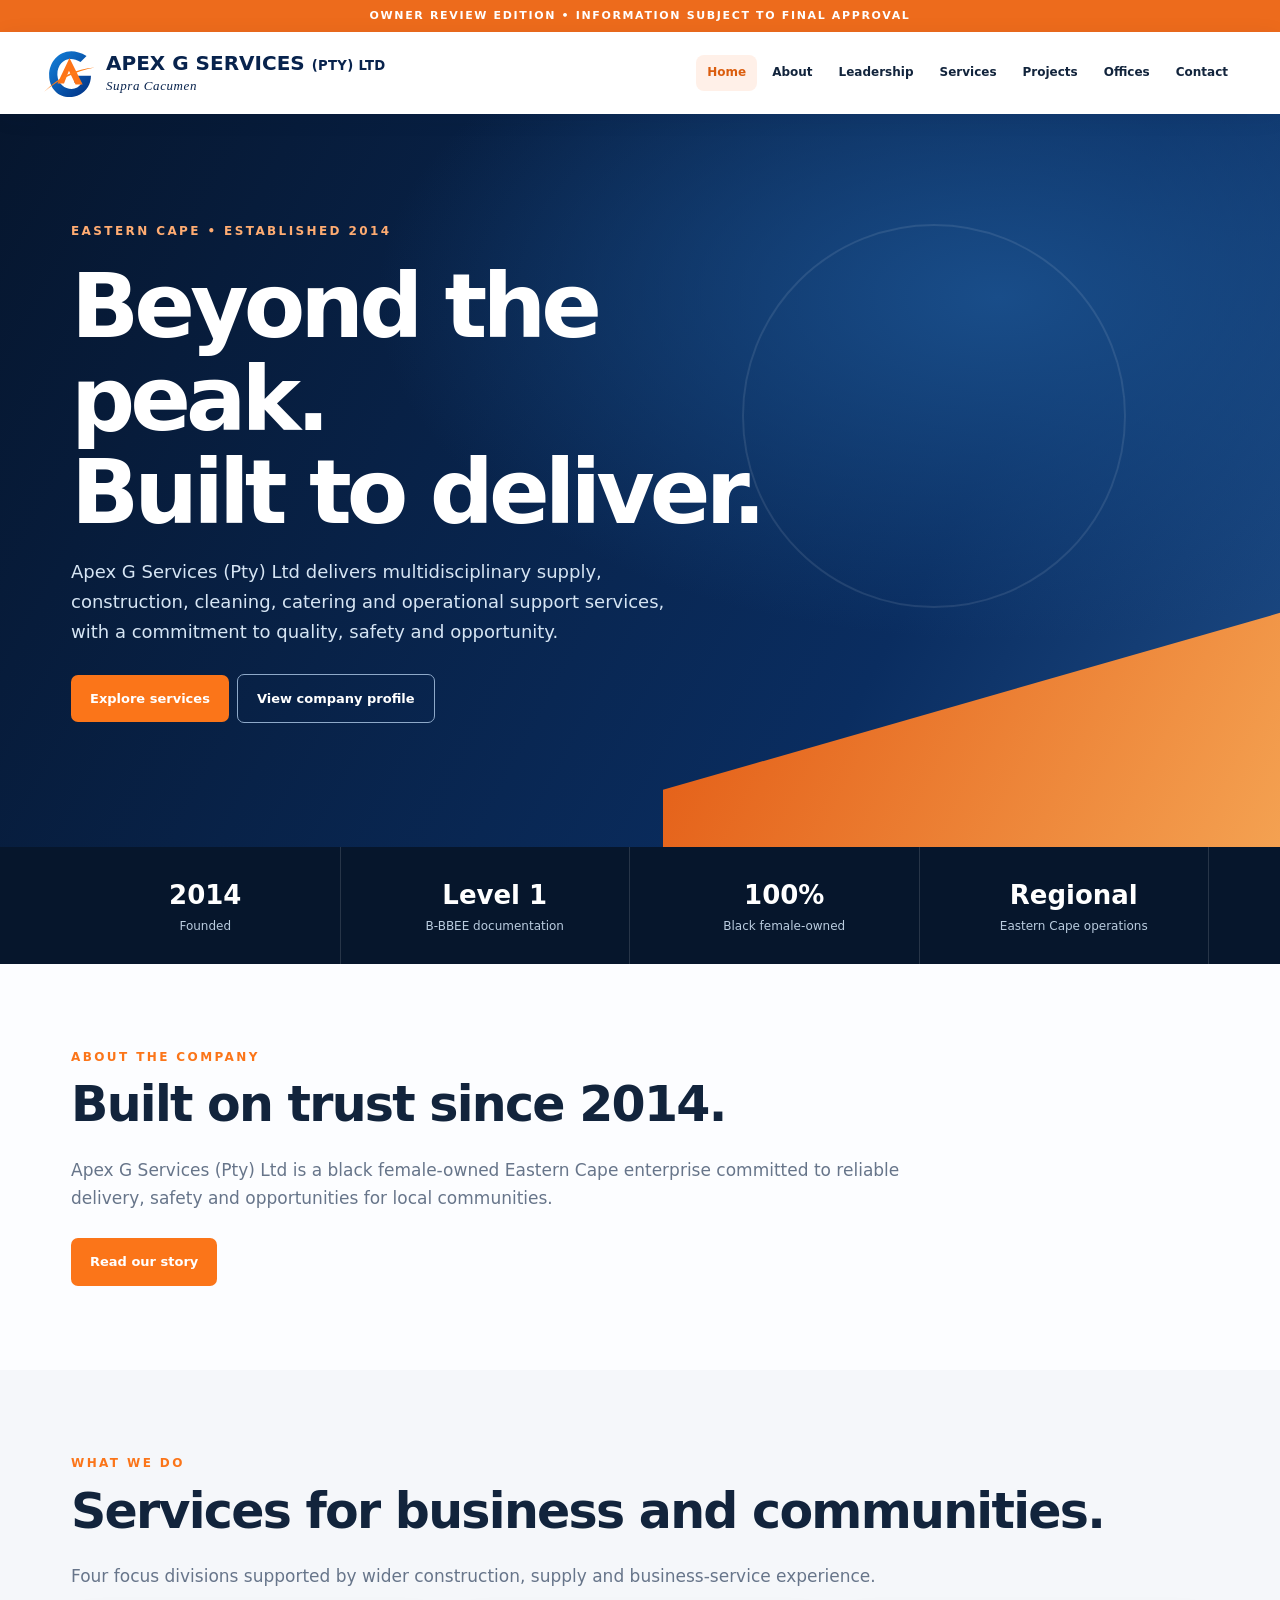
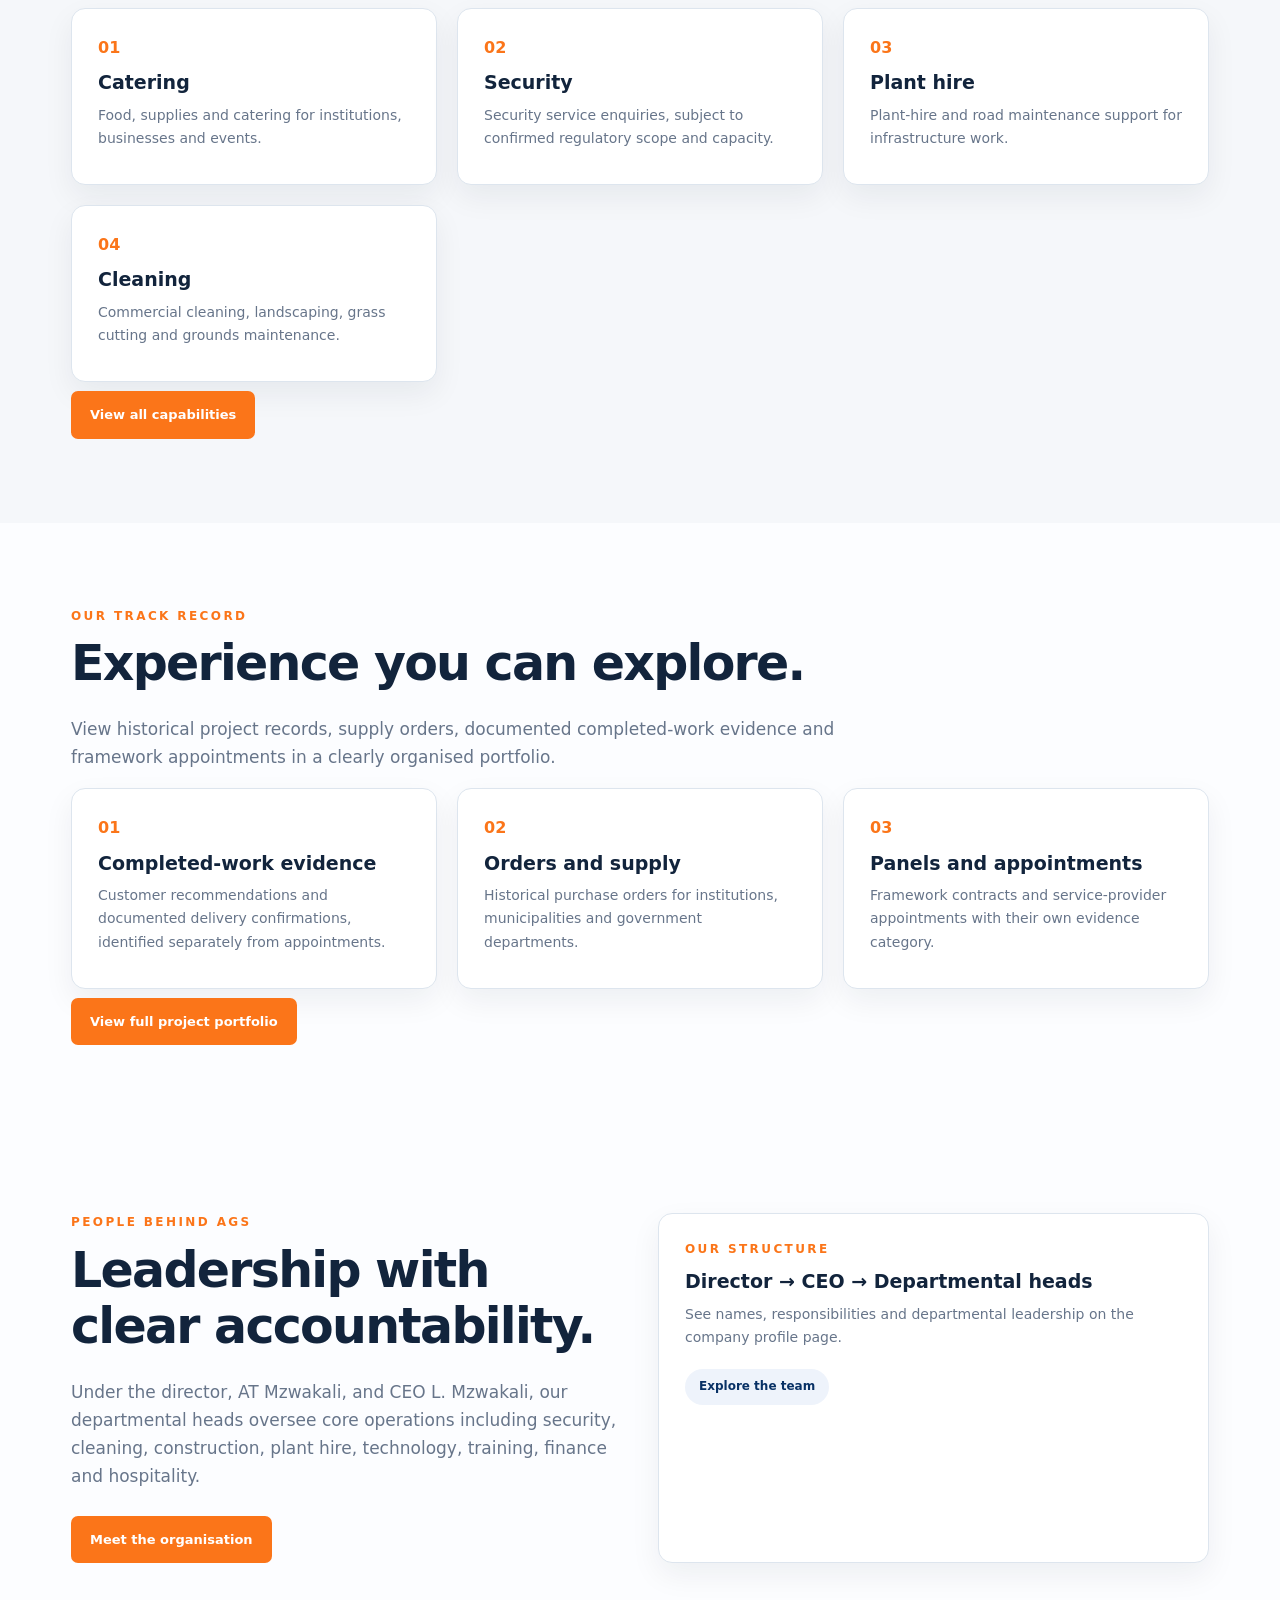
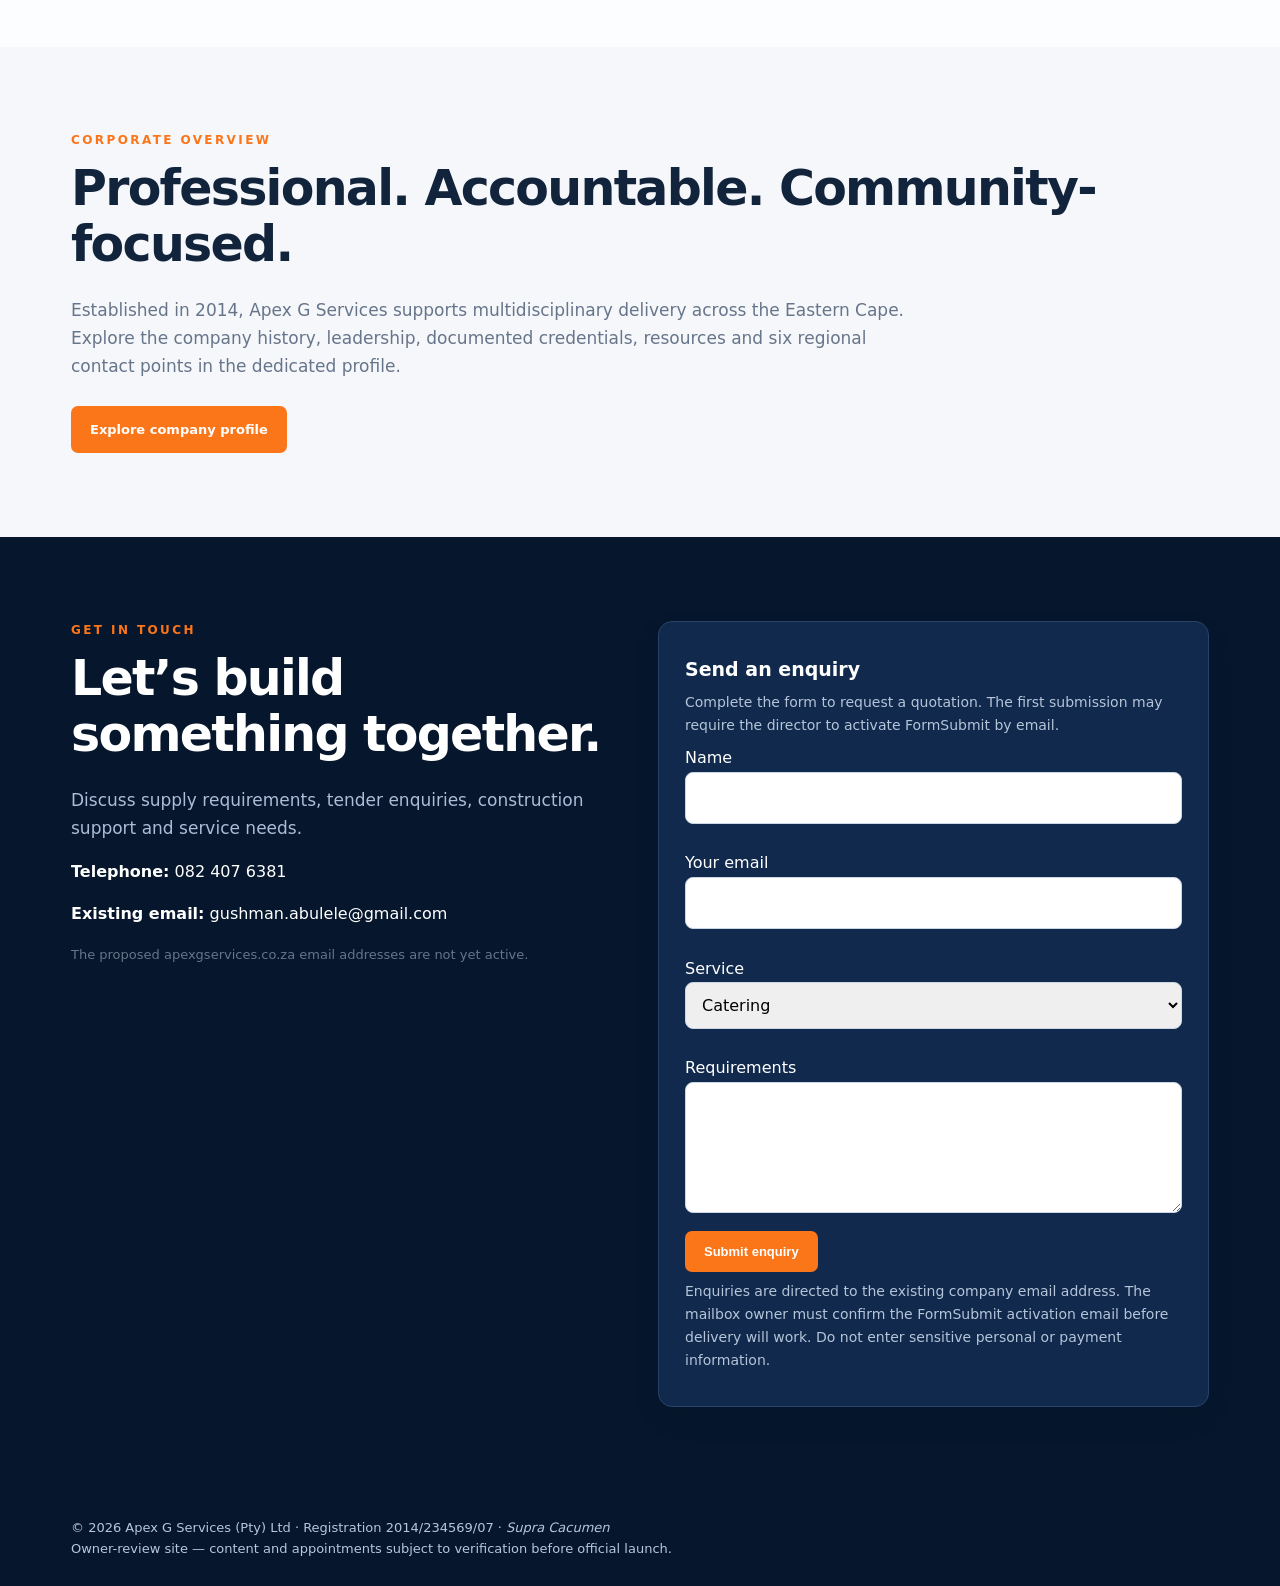
==== commit 03a8d337: "Modernise navigation and add leadership homepage feature" ====
--- a/apex-g-services/index.html
+++ b/apex-g-services/index.html
@@ -4,14 +4,47 @@
 :root{--navy:#08234d;--deep:#06162c;--orange:#fb7519;--ink:#12243c;--muted:#67758a;--bg:#f5f7fa;--line:#dde5ee}
 *{box-sizing:border-box}html{scroll-behavior:smooth}body{margin:0;font:16px/1.65 Inter,system-ui,-apple-system,"Segoe UI",sans-serif;color:var(--ink);background:#fff}a{color:inherit;text-decoration:none}.wrap{max-width:1190px;margin:auto;padding:0 26px}.notice{background:#ed6b1c;color:#fff;text-align:center;font-weight:750;font-size:11px;letter-spacing:.15em;padding:7px}header{background:#fff;position:sticky;top:0;z-index:10;box-shadow:0 4px 22px #001a3511}nav{display:flex;justify-content:space-between;align-items:center;gap:14px;min-height:83px}.mark{display:flex;align-items:center;gap:10px;color:var(--navy);font-size:1.55rem;font-weight:950;letter-spacing:-.07em;white-space:nowrap}.mark svg{width:57px;height:55px}.mark .brand-name{display:block;font-size:clamp(13px,1.65vw,20px);letter-spacing:.005em;font-weight:900;line-height:1.28}.mark .pty{font-size:.66em;letter-spacing:.025em;white-space:nowrap}.mark small{display:block;font-size:13px;letter-spacing:.045em;color:var(--navy);font-weight:600;line-height:1.4;text-transform:none}.mark small em{font-family:Georgia,serif;font-weight:500;font-style:italic}nav .links{display:flex;flex-wrap:wrap;gap:18px;font-size:13px;font-weight:750}nav .links a:hover{color:var(--orange)}.hero{position:relative;overflow:hidden;background:radial-gradient(ellipse at 78% 25%,#194d89 0%,transparent 44%),linear-gradient(118deg,#06162e,#0a2d60 70%,#1e4d88);color:#fff;padding:108px 0 124px}.hero:after{content:"";position:absolute;bottom:-90px;right:-100px;width:56%;height:250px;transform:skewY(-16deg);background:linear-gradient(120deg,#ee6518,#ffae57);opacity:.96}.hero:before{content:"";position:absolute;right:12%;top:15%;width:380px;height:380px;border:2px solid #ffffff18;border-radius:50%}.eyebrow{text-transform:uppercase;font-size:12px;letter-spacing:.2em;font-weight:850;color:var(--orange)}.hero h1{font-size:clamp(48px,7vw,92px);line-height:1.04;letter-spacing:-.055em;max-width:780px;margin:18px 0}.hero p{max-width:620px;color:#d6e5f4;font-size:18px}.btn{display:inline-block;cursor:pointer;background:var(--orange);color:#fff;border:0;border-radius:7px;padding:13px 19px;margin:9px 8px 0 0;font-weight:780;font-size:13px}.btn.outline{background:transparent;border:1px solid #8ea9c9}.hero .wrap{position:relative;z-index:1}.stats{background:var(--deep);color:#fff}.stats .grid{display:grid;grid-template-columns:repeat(4,1fr)}.stats .grid div{padding:27px;text-align:center;border-right:1px solid #ffffff22;font-size:12px;color:#baccdf}.stats strong{font-size:26px;color:#fff;display:block}.section{padding:84px 0}.soft{background:var(--bg)}.dark{background:var(--deep);color:#fff}.section h2{font-size:clamp(32px,4vw,49px);line-height:1.14;letter-spacing:-.035em;margin:10px 0 23px}.lead{max-width:850px;color:var(--muted);font-size:17px}.dark .lead{color:#aabed7}.grid{display:grid;grid-template-columns:repeat(3,1fr);gap:20px}.card{background:#fff;border:1px solid var(--line);border-radius:14px;padding:26px;box-shadow:0 12px 30px #071d3710}.card h3{font-size:19px;line-height:1.3;margin:9px 0}.card p{font-size:14px;color:var(--muted);margin:8px 0}.card .num{color:var(--orange);font-weight:900}.dark .card{background:#10294c;border-color:#274468;color:#fff}.dark .card p{color:#b5c5d9}.chip{display:inline-block;border-radius:4px;background:#fff0e6;color:#c9550c;font-weight:800;font-size:11px;letter-spacing:.06em;padding:5px 8px}.filters{display:flex;gap:12px;flex-wrap:wrap;margin:25px 0}.filters input,.filters select,input,textarea,select{font:inherit;border:1px solid #cbd6e4;border-radius:8px;padding:12px;max-width:100%}.filters input{width:420px}.filters select{width:180px}.project h3{font-size:17px}.project p{font-size:13px}.project{border-top:3px solid var(--orange)}.split{display:grid;grid-template-columns:1fr 1fr;gap:36px}.details{display:grid;grid-template-columns:1fr 1fr;gap:15px}.details div{padding:15px 18px;background:#fff;border:1px solid var(--line);border-radius:9px}.details strong{display:block;color:var(--orange);font-size:11px;text-transform:uppercase;letter-spacing:.08em}.details span{font-weight:700}.office{border-left:3px solid var(--orange)}.contact{background:#fff}.contact a{text-decoration:underline;text-decoration-color:#ffae73}.foot{background:var(--deep);color:#b4c7df;padding:26px 0;font-size:13px}.topline{width:76px;height:5px;background:var(--orange);border-radius:3px;margin:0 0 20px}.print{margin-top:22px}.muted{font-size:13px;color:var(--muted)}@media(max-width:900px){.grid{grid-template-columns:repeat(2,1fr)}.hero{padding:82px 0 102px}nav{align-items:flex-start;flex-direction:column;padding-top:10px;padding-bottom:16px}.stats .grid{grid-template-columns:repeat(2,1fr)}}@media(max-width:610px){.wrap{padding:0 17px}.grid,.split,.details{grid-template-columns:1fr}.section{padding:58px 0}.hero:after{width:80%;height:130px;bottom:-70px}nav .links{gap:9px;font-size:11px}.stats .grid{grid-template-columns:repeat(2,1fr)}.stats .grid div{padding:15px 8px}.stats strong{font-size:21px}.mark{font-size:1.3rem}}
 @media print{.notice,header,.hero,.stats,.filters,.print,.foot,.btn{display:none!important}.section{padding:12px 0}.grid{grid-template-columns:repeat(2,1fr)}body{font-size:11px}.card{break-inside:avoid;padding:12px}.project p{font-size:10px}}
+
+/* Updated AGS navigation and editorial system */
+body{background:#fcfdff}
+header nav.wrap{max-width:1250px;min-height:82px}
+header .links{align-items:center;gap:4px}
+header .links a{display:inline-flex;padding:8px 11px;border-radius:8px;transition:background .18s,color .18s;font-size:12px}
+header .links a:hover,header .links a[aria-current="page"]{background:#fff0e8;color:#db5d0e}
+header .mark{gap:8px}
+header .mark svg{flex-shrink:0}
+header .mark .brand-name{letter-spacing:0}
+header .mark .pty{font-weight:800}
+section .card{transition:transform .18s,box-shadow .18s}
+section .card:hover{transform:translateY(-3px);box-shadow:0 18px 40px #071d371a}
+.pill-link{display:inline-block;border-radius:24px;padding:8px 14px;background:#eef3fb;color:#083165;font-size:12px;font-weight:800;margin-top:12px}
+.org-intro{max-width:900px}
+.org-level{display:flex;justify-content:center;margin:22px 0}
+.org-level .org-card{width:min(100%,440px)}
+.org-card{border:1px solid #dde7f1;border-top:4px solid #ff791e;border-radius:15px;background:#fff;box-shadow:0 12px 25px #07264f0a;padding:22px}
+.org-card h3{font-size:18px;margin:7px 0 3px;line-height:1.25}
+.org-card .org-role{font-size:11px;color:#d95d12;font-weight:850;letter-spacing:.1em;text-transform:uppercase}
+.org-card p{color:#647287;font-size:13px;margin:8px 0 0}
+.org-connector{height:22px;border-left:2px solid #ff914c;width:1px;margin:auto}
+.org-grid{display:grid;grid-template-columns:repeat(3,1fr);gap:16px}
+.org-grid .org-card{min-height:155px}
+.org-section{padding-top:58px}
+.profile-subnav{display:flex;flex-wrap:wrap;gap:9px;margin:14px 0 34px}
+.profile-subnav a{background:#ecf2f9;color:#0e305b;padding:9px 13px;border-radius:8px;font-weight:800;font-size:12px}
+.profile-subnav a:hover{background:#ffe8d7;color:#b74a0b}
+.page-return{color:#0b376e;font-size:13px;font-weight:800}
+@media(max-width:1000px){header nav.wrap{flex-direction:column;align-items:flex-start;padding:10px 18px 12px;gap:5px}header .links{gap:2px}header .links a{font-size:11px;padding:7px 8px}}
+@media(max-width:680px){.org-grid{grid-template-columns:1fr 1fr}.org-card{padding:16px}.org-card h3{font-size:16px}.org-grid .org-card{min-height:0}}
+@media(max-width:450px){.org-grid{grid-template-columns:1fr}header .links{width:100%;overflow-x:auto;flex-wrap:nowrap;white-space:nowrap;padding-bottom:3px}header .links a{font-size:11px}}
 </style></head><body>
 <div class="notice">OWNER REVIEW EDITION • INFORMATION SUBJECT TO FINAL APPROVAL</div>
-<header><nav class="wrap"><a class="mark" href="#home"><svg viewBox="0 0 100 100" role="img" aria-label="AGS emblem"><defs><linearGradient id="b" x2="1" y2="1"><stop stop-color="#1483dd"/><stop offset="1" stop-color="#002f82"/></linearGradient></defs><path d="M81 18C43 -5 13 22 13 53s28 49 56 35c12-6 20-19 20-34H59v13h13C61 88 29 77 28 53S48 15 70 29Z" fill="url(#b)"/><path d="M28 68 50 22l24 48H61L49 45 40 68Z" fill="#fd7418"/><path d="M4 83Q45 42 96 39Q44 49 4 83Z" fill="#ff7b15"/></svg><span class="brand-name">APEX G SERVICES <span class="pty">(PTY) LTD</span><small><em>Supra Cacumen</em></small></span></a><div class="links"><a href="#about">About</a><a href="#services">Services</a><a href="projects.html">Projects</a><a href="profile.html">Company profile</a><a href="profile.html#offices">Offices</a><a href="#contact">Contact</a></div></nav></header>
+<header><nav class="wrap"><a class="mark" href="./"><svg viewBox="0 0 100 100" role="img" aria-label="AGS emblem"><defs><linearGradient id="b" x2="1" y2="1"><stop stop-color="#1483dd"/><stop offset="1" stop-color="#002f82"/></linearGradient></defs><path d="M81 18C43 -5 13 22 13 53s28 49 56 35c12-6 20-19 20-34H59v13h13C61 88 29 77 28 53S48 15 70 29Z" fill="url(#b)"/><path d="M28 68 50 22l24 48H61L49 45 40 68Z" fill="#fd7418"/><path d="M4 83Q45 42 96 39Q44 49 4 83Z" fill="#ff7b15"/></svg><span class="brand-name">APEX G SERVICES <span class="pty">(PTY) LTD</span><small><em>Supra Cacumen</em></small></span></a><div class="links"><a href="./" aria-current="page">Home</a><a href="profile.html#profile">About</a><a href="profile.html#leadership">Leadership</a><a href="#services">Services</a><a href="projects.html">Projects</a><a href="profile.html#offices">Offices</a><a href="./#contact">Contact</a></div></nav></header>
 <main><section class="hero" id="home"><div class="wrap"><div class="eyebrow" style="color:#ffac72">Eastern Cape • Established 2014</div><h1>Beyond the peak.<br>Built to deliver.</h1><p>Apex G Services (Pty) Ltd delivers multidisciplinary supply, construction, cleaning, catering and operational support services, with a commitment to quality, safety and opportunity.</p><a class="btn" href="#services">Explore services</a><a class="btn outline" href="profile.html">View company profile</a></div></section>
 <div class="stats"><div class="wrap grid"><div><strong>2014</strong>Founded</div><div><strong>Level 1</strong>B-BBEE documentation</div><div><strong>100%</strong>Black female-owned</div><div><strong>Regional</strong>Eastern Cape operations</div></div></div>
 <section class="section" id="about"><div class="wrap"><div class="eyebrow">About the company</div><h2>Built on trust since 2014.</h2><p class="lead">Apex G Services (Pty) Ltd is a black female-owned Eastern Cape enterprise committed to reliable delivery, safety and opportunities for local communities.</p><a class="btn" href="profile.html">Read our story</a></div></section>
 <section class="section soft" id="services"><div class="wrap"><div class="eyebrow">What we do</div><h2>Services for business and communities.</h2><p class="lead">Four focus divisions supported by wider construction, supply and business-service experience.</p><div class="grid"><article class="card"><span class="num">01</span><h3>Catering</h3><p>Food, supplies and catering for institutions, businesses and events.</p></article><article class="card"><span class="num">02</span><h3>Security</h3><p>Security service enquiries, subject to confirmed regulatory scope and capacity.</p></article><article class="card"><span class="num">03</span><h3>Plant hire</h3><p>Plant-hire and road maintenance support for infrastructure work.</p></article><article class="card"><span class="num">04</span><h3>Cleaning</h3><p>Commercial cleaning, landscaping, grass cutting and grounds maintenance.</p></article></div><a class="btn" href="profile.html">View all capabilities</a></div></section>
 <section class="section" id="projects"><div class="wrap"><div class="eyebrow">Our track record</div><h2>Experience you can explore.</h2><p class="lead">View historical project records, supply orders, documented completed-work evidence and framework appointments in a clearly organised portfolio.</p><div class="grid"><article class="card"><span class="num">01</span><h3>Completed-work evidence</h3><p>Customer recommendations and documented delivery confirmations, identified separately from appointments.</p></article><article class="card"><span class="num">02</span><h3>Orders and supply</h3><p>Historical purchase orders for institutions, municipalities and government departments.</p></article><article class="card"><span class="num">03</span><h3>Panels and appointments</h3><p>Framework contracts and service-provider appointments with their own evidence category.</p></article></div><a class="btn" href="projects.html">View full project portfolio</a></div></section>
+<section class="section" id="people"><div class="wrap split"><div><div class="eyebrow">People behind AGS</div><h2>Leadership with clear accountability.</h2><p class="lead">Under the director, AT Mzwakali, and CEO L. Mzwakali, our departmental heads oversee core operations including security, cleaning, construction, plant hire, technology, training, finance and hospitality.</p><a class="btn" href="profile.html#leadership">Meet the organisation</a></div><div class="card"><div class="eyebrow">Our structure</div><h3>Director → CEO → Departmental heads</h3><p>See names, responsibilities and departmental leadership on the company profile page.</p><a class="pill-link" href="profile.html#leadership">Explore the team</a></div></div></section>
 <section class="section soft" id="profile"><div class="wrap"><div class="eyebrow">Corporate overview</div><h2>Professional. Accountable. Community-focused.</h2><p class="lead">Established in 2014, Apex G Services supports multidisciplinary delivery across the Eastern Cape. Explore the company history, leadership, documented credentials, resources and six regional contact points in the dedicated profile.</p><a class="btn" href="profile.html">Explore company profile</a></div></section>
 <section class="section dark" id="contact"><div class="wrap split"><div><div class="eyebrow">Get in touch</div><h2>Let’s build something together.</h2><p class="lead">Discuss supply requirements, tender enquiries, construction support and service needs.</p><p><strong>Telephone:</strong> <a href="tel:+27824076381">082 407 6381</a></p><p><strong>Existing email:</strong> <a href="mailto:gushman.abulele@gmail.com">gushman.abulele@gmail.com</a></p><p class="muted">The proposed apexgservices.co.za email addresses are not yet active.</p></div><form id="enquiry" class="card contact" action="https://formsubmit.co/gushman.abulele@gmail.com" method="POST"><h3>Send an enquiry</h3><p class="muted">Complete the form to request a quotation. The first submission may require the director to activate FormSubmit by email.</p><input type="hidden" name="_subject" value="New enquiry — Apex G Services website"><input type="hidden" name="_captcha" value="true"><input type="text" name="_honey" style="display:none" tabindex="-1" autocomplete="off"><label>Name<br><input name="name" required style="width:100%"></label><br><br><label>Your email<br><input name="email" required type="email" style="width:100%"></label><br><br><label>Service<br><select name="service" style="width:100%"><option>Catering</option><option>Security</option><option>Plant hire</option><option>Cleaning</option><option>Construction</option><option>General supply</option><option>IT & business support</option></select></label><br><br><label>Requirements<br><textarea name="message" rows="4" required style="width:100%"></textarea></label><button class="btn" type="submit">Submit enquiry</button><p class="form-status">Enquiries are directed to the existing company email address. The mailbox owner must confirm the FormSubmit activation email before delivery will work. Do not enter sensitive personal or payment information.</p></form></div></section>
 </main><footer class="foot"><div class="wrap">© 2026 Apex G Services (Pty) Ltd · Registration 2014/234569/07 · <em>Supra Cacumen</em><br>Owner-review site — content and appointments subject to verification before official launch.</div></footer>
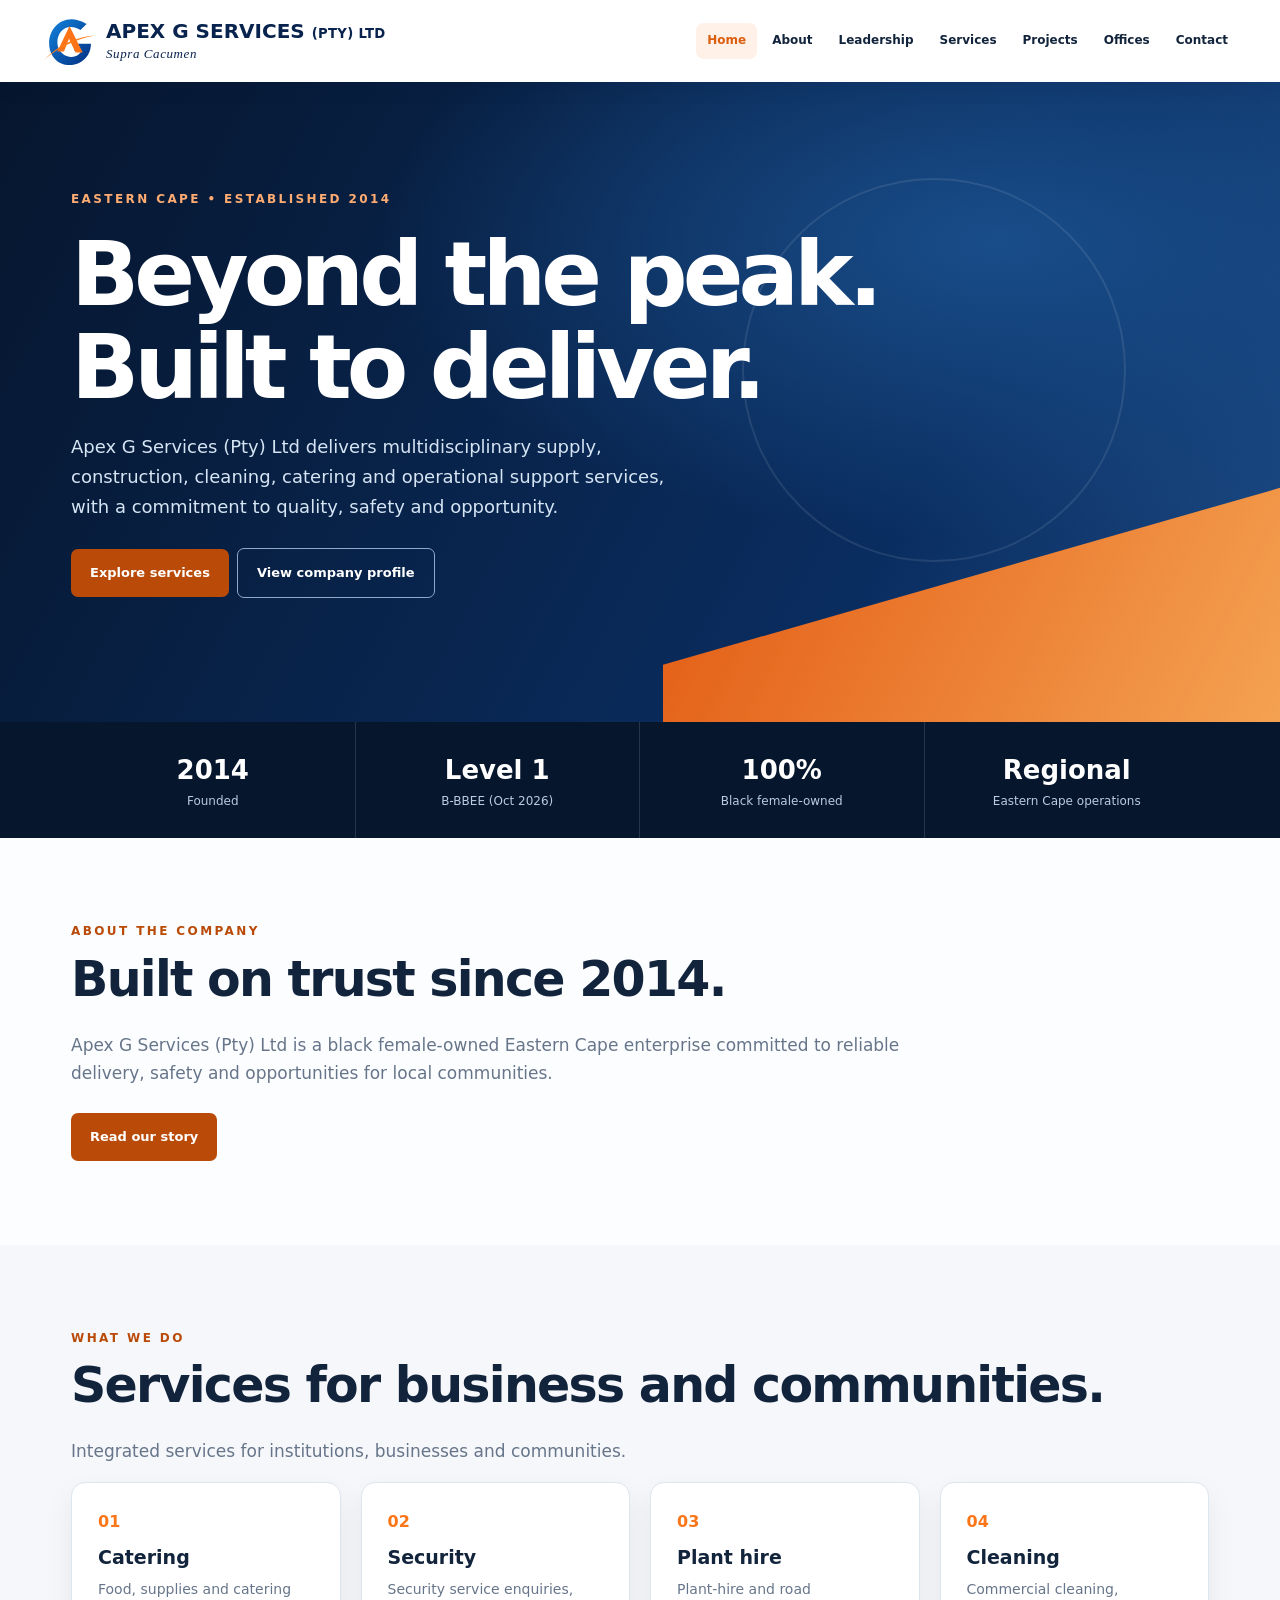
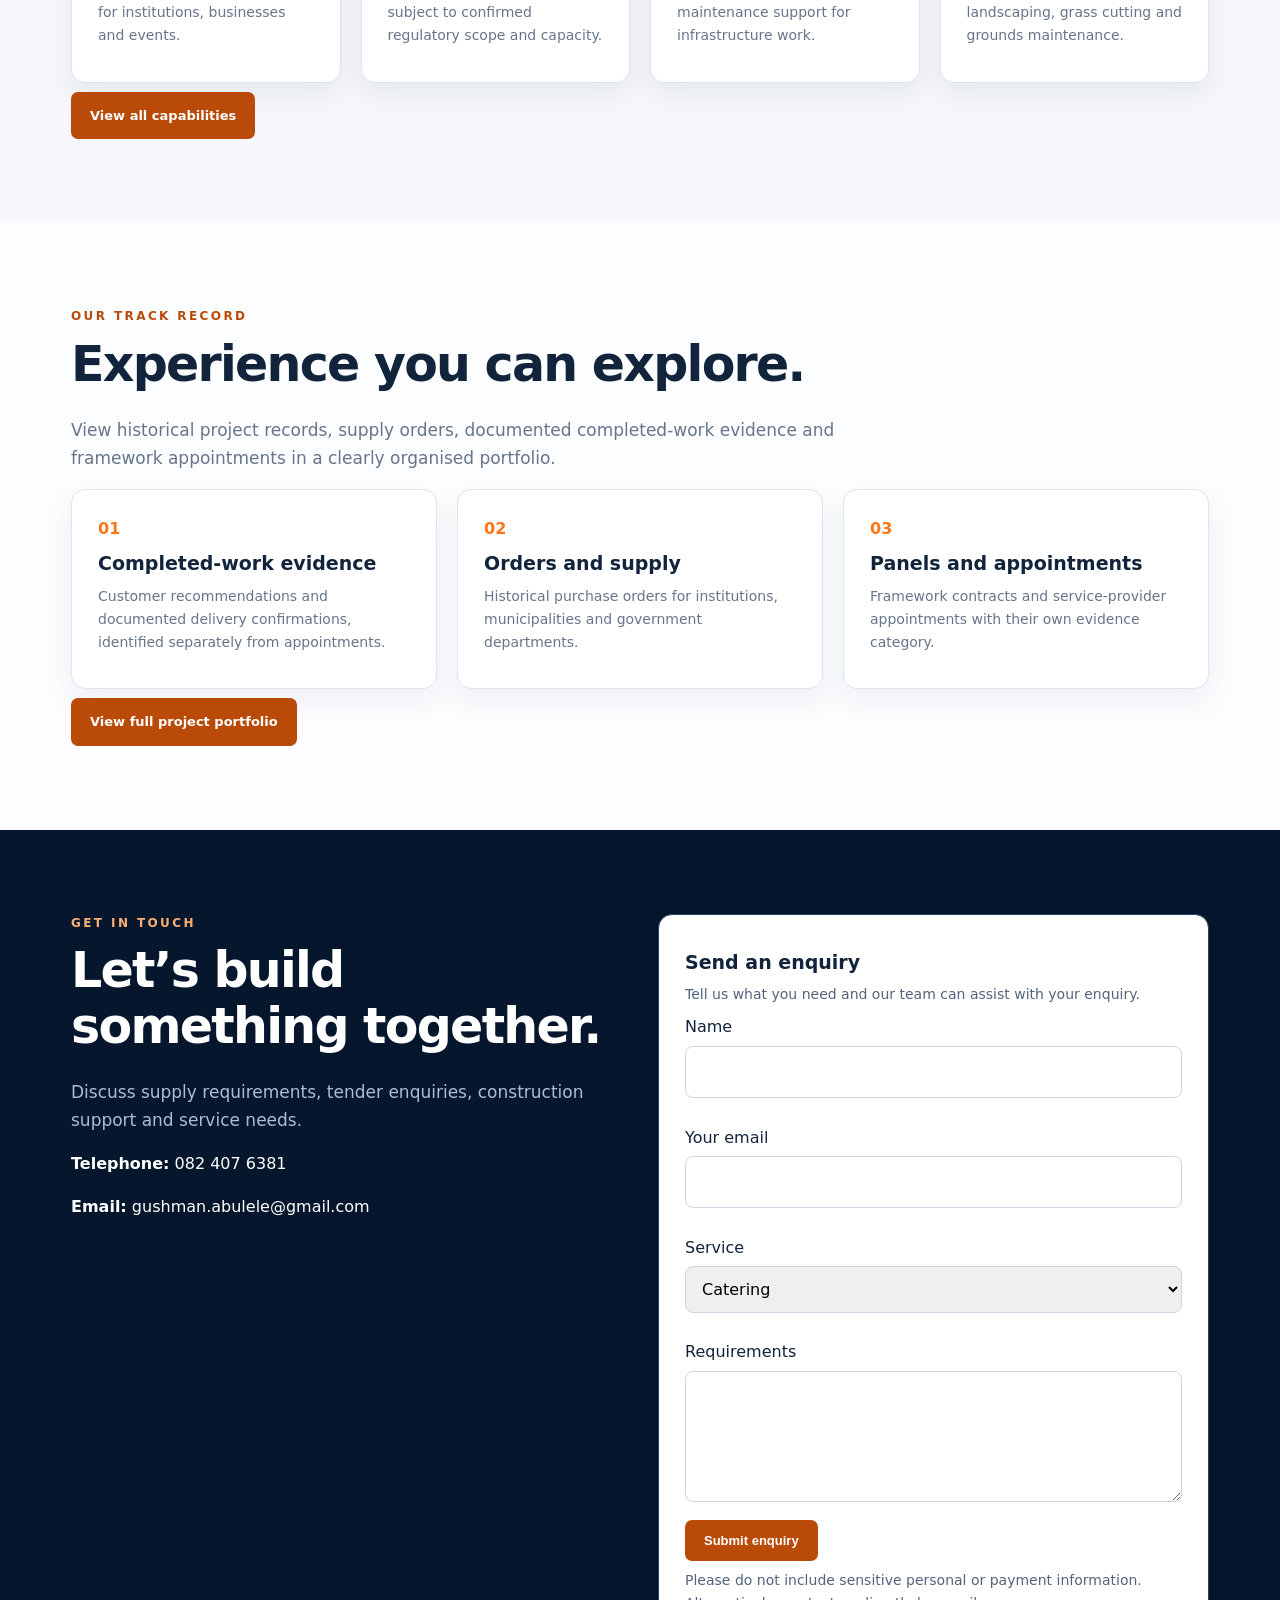
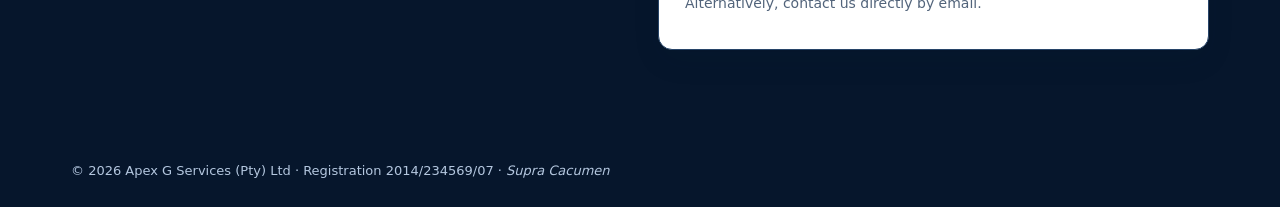
==== commit 40ba4358: "Finalize Apex public website: preserve branding and records, remove review notices, polish responsiv" ====
--- a/apex-g-services/index.html
+++ b/apex-g-services/index.html
@@ -1,11 +1,11 @@
 <!doctype html>
-<html lang="en-ZA"><head><meta charset="utf-8"><meta name="viewport" content="width=device-width,initial-scale=1"><meta name="robots" content="noindex,nofollow"><meta name="description" content="Apex G Services company profile, services, project experience and Eastern Cape office locations. Owner review edition."><title>Apex G Services | Supra Cacumen</title>
+<html lang="en-ZA"><head><meta charset="utf-8"><meta name="viewport" content="width=device-width,initial-scale=1"><meta name="robots" content="index,follow"><meta name="description" content="Apex G Services company profile, services, project experience and Eastern Cape office locations. "><title>Apex G Services | Supra Cacumen</title>
 <style>
 :root{--navy:#08234d;--deep:#06162c;--orange:#fb7519;--ink:#12243c;--muted:#67758a;--bg:#f5f7fa;--line:#dde5ee}
 *{box-sizing:border-box}html{scroll-behavior:smooth}body{margin:0;font:16px/1.65 Inter,system-ui,-apple-system,"Segoe UI",sans-serif;color:var(--ink);background:#fff}a{color:inherit;text-decoration:none}.wrap{max-width:1190px;margin:auto;padding:0 26px}.notice{background:#ed6b1c;color:#fff;text-align:center;font-weight:750;font-size:11px;letter-spacing:.15em;padding:7px}header{background:#fff;position:sticky;top:0;z-index:10;box-shadow:0 4px 22px #001a3511}nav{display:flex;justify-content:space-between;align-items:center;gap:14px;min-height:83px}.mark{display:flex;align-items:center;gap:10px;color:var(--navy);font-size:1.55rem;font-weight:950;letter-spacing:-.07em;white-space:nowrap}.mark svg{width:57px;height:55px}.mark .brand-name{display:block;font-size:clamp(13px,1.65vw,20px);letter-spacing:.005em;font-weight:900;line-height:1.28}.mark .pty{font-size:.66em;letter-spacing:.025em;white-space:nowrap}.mark small{display:block;font-size:13px;letter-spacing:.045em;color:var(--navy);font-weight:600;line-height:1.4;text-transform:none}.mark small em{font-family:Georgia,serif;font-weight:500;font-style:italic}nav .links{display:flex;flex-wrap:wrap;gap:18px;font-size:13px;font-weight:750}nav .links a:hover{color:var(--orange)}.hero{position:relative;overflow:hidden;background:radial-gradient(ellipse at 78% 25%,#194d89 0%,transparent 44%),linear-gradient(118deg,#06162e,#0a2d60 70%,#1e4d88);color:#fff;padding:108px 0 124px}.hero:after{content:"";position:absolute;bottom:-90px;right:-100px;width:56%;height:250px;transform:skewY(-16deg);background:linear-gradient(120deg,#ee6518,#ffae57);opacity:.96}.hero:before{content:"";position:absolute;right:12%;top:15%;width:380px;height:380px;border:2px solid #ffffff18;border-radius:50%}.eyebrow{text-transform:uppercase;font-size:12px;letter-spacing:.2em;font-weight:850;color:var(--orange)}.hero h1{font-size:clamp(48px,7vw,92px);line-height:1.04;letter-spacing:-.055em;max-width:780px;margin:18px 0}.hero p{max-width:620px;color:#d6e5f4;font-size:18px}.btn{display:inline-block;cursor:pointer;background:var(--orange);color:#fff;border:0;border-radius:7px;padding:13px 19px;margin:9px 8px 0 0;font-weight:780;font-size:13px}.btn.outline{background:transparent;border:1px solid #8ea9c9}.hero .wrap{position:relative;z-index:1}.stats{background:var(--deep);color:#fff}.stats .grid{display:grid;grid-template-columns:repeat(4,1fr)}.stats .grid div{padding:27px;text-align:center;border-right:1px solid #ffffff22;font-size:12px;color:#baccdf}.stats strong{font-size:26px;color:#fff;display:block}.section{padding:84px 0}.soft{background:var(--bg)}.dark{background:var(--deep);color:#fff}.section h2{font-size:clamp(32px,4vw,49px);line-height:1.14;letter-spacing:-.035em;margin:10px 0 23px}.lead{max-width:850px;color:var(--muted);font-size:17px}.dark .lead{color:#aabed7}.grid{display:grid;grid-template-columns:repeat(3,1fr);gap:20px}.card{background:#fff;border:1px solid var(--line);border-radius:14px;padding:26px;box-shadow:0 12px 30px #071d3710}.card h3{font-size:19px;line-height:1.3;margin:9px 0}.card p{font-size:14px;color:var(--muted);margin:8px 0}.card .num{color:var(--orange);font-weight:900}.dark .card{background:#10294c;border-color:#274468;color:#fff}.dark .card p{color:#b5c5d9}.chip{display:inline-block;border-radius:4px;background:#fff0e6;color:#c9550c;font-weight:800;font-size:11px;letter-spacing:.06em;padding:5px 8px}.filters{display:flex;gap:12px;flex-wrap:wrap;margin:25px 0}.filters input,.filters select,input,textarea,select{font:inherit;border:1px solid #cbd6e4;border-radius:8px;padding:12px;max-width:100%}.filters input{width:420px}.filters select{width:180px}.project h3{font-size:17px}.project p{font-size:13px}.project{border-top:3px solid var(--orange)}.split{display:grid;grid-template-columns:1fr 1fr;gap:36px}.details{display:grid;grid-template-columns:1fr 1fr;gap:15px}.details div{padding:15px 18px;background:#fff;border:1px solid var(--line);border-radius:9px}.details strong{display:block;color:var(--orange);font-size:11px;text-transform:uppercase;letter-spacing:.08em}.details span{font-weight:700}.office{border-left:3px solid var(--orange)}.contact{background:#fff}.contact a{text-decoration:underline;text-decoration-color:#ffae73}.foot{background:var(--deep);color:#b4c7df;padding:26px 0;font-size:13px}.topline{width:76px;height:5px;background:var(--orange);border-radius:3px;margin:0 0 20px}.print{margin-top:22px}.muted{font-size:13px;color:var(--muted)}@media(max-width:900px){.grid{grid-template-columns:repeat(2,1fr)}.hero{padding:82px 0 102px}nav{align-items:flex-start;flex-direction:column;padding-top:10px;padding-bottom:16px}.stats .grid{grid-template-columns:repeat(2,1fr)}}@media(max-width:610px){.wrap{padding:0 17px}.grid,.split,.details{grid-template-columns:1fr}.section{padding:58px 0}.hero:after{width:80%;height:130px;bottom:-70px}nav .links{gap:9px;font-size:11px}.stats .grid{grid-template-columns:repeat(2,1fr)}.stats .grid div{padding:15px 8px}.stats strong{font-size:21px}.mark{font-size:1.3rem}}
 @media print{.notice,header,.hero,.stats,.filters,.print,.foot,.btn{display:none!important}.section{padding:12px 0}.grid{grid-template-columns:repeat(2,1fr)}body{font-size:11px}.card{break-inside:avoid;padding:12px}.project p{font-size:10px}}
 
-/* Updated AGS navigation and editorial system */
+
 body{background:#fcfdff}
 header nav.wrap{max-width:1250px;min-height:82px}
 header .links{align-items:center;gap:4px}
@@ -36,17 +36,16 @@
 @media(max-width:1000px){header nav.wrap{flex-direction:column;align-items:flex-start;padding:10px 18px 12px;gap:5px}header .links{gap:2px}header .links a{font-size:11px;padding:7px 8px}}
 @media(max-width:680px){.org-grid{grid-template-columns:1fr 1fr}.org-card{padding:16px}.org-card h3{font-size:16px}.org-grid .org-card{min-height:0}}
 @media(max-width:450px){.org-grid{grid-template-columns:1fr}header .links{width:100%;overflow-x:auto;flex-wrap:nowrap;white-space:nowrap;padding-bottom:3px}header .links a{font-size:11px}}
-</style></head><body>
-<div class="notice">OWNER REVIEW EDITION • INFORMATION SUBJECT TO FINAL APPROVAL</div>
+html{scroll-padding-top:120px}a:focus-visible,button:focus-visible,input:focus-visible,select:focus-visible,textarea:focus-visible{outline:3px solid #e66b19;outline-offset:3px}.btn{background:#b94a08;color:white;transition:transform .18s,background .18s}.btn:hover{background:#963b05;transform:translateY(-2px)}.btn.outline:hover{background:#ffffff20}.card.contact{background:#fff!important;color:#12243c!important}.card.contact p{color:#52647b!important}.card.contact input,.card.contact select,.card.contact textarea{margin-top:5px}.services-grid{grid-template-columns:repeat(4,minmax(0,1fr))}.hero h1{max-width:850px}.hero:after,.hero:before{pointer-events:none}.section .eyebrow{color:#b94a08}.dark .eyebrow{color:#ffac72}.form-status{font-size:12px}.stats .grid{gap:0}.stats .grid div:last-child{border-right:0}@media(max-width:900px){.services-grid{grid-template-columns:repeat(2,minmax(0,1fr))}}@media(max-width:610px){.services-grid{grid-template-columns:1fr}.hero h1{font-size:clamp(42px,10vw,64px)}.hero{padding:65px 0 85px}.hero p{font-size:16px}html{scroll-padding-top:145px}}@media(prefers-reduced-motion:reduce){html{scroll-behavior:auto}*,*::before,*::after{transition:none!important}}</style></head><body>
+
 <header><nav class="wrap"><a class="mark" href="./"><svg viewBox="0 0 100 100" role="img" aria-label="AGS emblem"><defs><linearGradient id="b" x2="1" y2="1"><stop stop-color="#1483dd"/><stop offset="1" stop-color="#002f82"/></linearGradient></defs><path d="M81 18C43 -5 13 22 13 53s28 49 56 35c12-6 20-19 20-34H59v13h13C61 88 29 77 28 53S48 15 70 29Z" fill="url(#b)"/><path d="M28 68 50 22l24 48H61L49 45 40 68Z" fill="#fd7418"/><path d="M4 83Q45 42 96 39Q44 49 4 83Z" fill="#ff7b15"/></svg><span class="brand-name">APEX G SERVICES <span class="pty">(PTY) LTD</span><small><em>Supra Cacumen</em></small></span></a><div class="links"><a href="./" aria-current="page">Home</a><a href="profile.html#profile">About</a><a href="profile.html#leadership">Leadership</a><a href="#services">Services</a><a href="projects.html">Projects</a><a href="profile.html#offices">Offices</a><a href="./#contact">Contact</a></div></nav></header>
 <main><section class="hero" id="home"><div class="wrap"><div class="eyebrow" style="color:#ffac72">Eastern Cape • Established 2014</div><h1>Beyond the peak.<br>Built to deliver.</h1><p>Apex G Services (Pty) Ltd delivers multidisciplinary supply, construction, cleaning, catering and operational support services, with a commitment to quality, safety and opportunity.</p><a class="btn" href="#services">Explore services</a><a class="btn outline" href="profile.html">View company profile</a></div></section>
-<div class="stats"><div class="wrap grid"><div><strong>2014</strong>Founded</div><div><strong>Level 1</strong>B-BBEE documentation</div><div><strong>100%</strong>Black female-owned</div><div><strong>Regional</strong>Eastern Cape operations</div></div></div>
+<div class="stats"><div class="wrap grid"><div><strong>2014</strong>Founded</div><div><strong>Level 1</strong>B-BBEE (Oct 2026)</div><div><strong>100%</strong>Black female-owned</div><div><strong>Regional</strong>Eastern Cape operations</div></div></div>
 <section class="section" id="about"><div class="wrap"><div class="eyebrow">About the company</div><h2>Built on trust since 2014.</h2><p class="lead">Apex G Services (Pty) Ltd is a black female-owned Eastern Cape enterprise committed to reliable delivery, safety and opportunities for local communities.</p><a class="btn" href="profile.html">Read our story</a></div></section>
-<section class="section soft" id="services"><div class="wrap"><div class="eyebrow">What we do</div><h2>Services for business and communities.</h2><p class="lead">Four focus divisions supported by wider construction, supply and business-service experience.</p><div class="grid"><article class="card"><span class="num">01</span><h3>Catering</h3><p>Food, supplies and catering for institutions, businesses and events.</p></article><article class="card"><span class="num">02</span><h3>Security</h3><p>Security service enquiries, subject to confirmed regulatory scope and capacity.</p></article><article class="card"><span class="num">03</span><h3>Plant hire</h3><p>Plant-hire and road maintenance support for infrastructure work.</p></article><article class="card"><span class="num">04</span><h3>Cleaning</h3><p>Commercial cleaning, landscaping, grass cutting and grounds maintenance.</p></article></div><a class="btn" href="profile.html">View all capabilities</a></div></section>
+<section class="section soft" id="services"><div class="wrap"><div class="eyebrow">What we do</div><h2>Services for business and communities.</h2><p class="lead">Integrated services for institutions, businesses and communities.</p><div class="grid services-grid"><article class="card"><span class="num">01</span><h3>Catering</h3><p>Food, supplies and catering for institutions, businesses and events.</p></article><article class="card"><span class="num">02</span><h3>Security</h3><p>Security service enquiries, subject to confirmed regulatory scope and capacity.</p></article><article class="card"><span class="num">03</span><h3>Plant hire</h3><p>Plant-hire and road maintenance support for infrastructure work.</p></article><article class="card"><span class="num">04</span><h3>Cleaning</h3><p>Commercial cleaning, landscaping, grass cutting and grounds maintenance.</p></article></div><a class="btn" href="profile.html">View all capabilities</a></div></section>
 <section class="section" id="projects"><div class="wrap"><div class="eyebrow">Our track record</div><h2>Experience you can explore.</h2><p class="lead">View historical project records, supply orders, documented completed-work evidence and framework appointments in a clearly organised portfolio.</p><div class="grid"><article class="card"><span class="num">01</span><h3>Completed-work evidence</h3><p>Customer recommendations and documented delivery confirmations, identified separately from appointments.</p></article><article class="card"><span class="num">02</span><h3>Orders and supply</h3><p>Historical purchase orders for institutions, municipalities and government departments.</p></article><article class="card"><span class="num">03</span><h3>Panels and appointments</h3><p>Framework contracts and service-provider appointments with their own evidence category.</p></article></div><a class="btn" href="projects.html">View full project portfolio</a></div></section>
-<section class="section" id="people"><div class="wrap split"><div><div class="eyebrow">People behind AGS</div><h2>Leadership with clear accountability.</h2><p class="lead">Under the director, AT Mzwakali, and CEO L. Mzwakali, our departmental heads oversee core operations including security, cleaning, construction, plant hire, technology, training, finance and hospitality.</p><a class="btn" href="profile.html#leadership">Meet the organisation</a></div><div class="card"><div class="eyebrow">Our structure</div><h3>Director → CEO → Departmental heads</h3><p>See names, responsibilities and departmental leadership on the company profile page.</p><a class="pill-link" href="profile.html#leadership">Explore the team</a></div></div></section>
-<section class="section soft" id="profile"><div class="wrap"><div class="eyebrow">Corporate overview</div><h2>Professional. Accountable. Community-focused.</h2><p class="lead">Established in 2014, Apex G Services supports multidisciplinary delivery across the Eastern Cape. Explore the company history, leadership, documented credentials, resources and six regional contact points in the dedicated profile.</p><a class="btn" href="profile.html">Explore company profile</a></div></section>
-<section class="section dark" id="contact"><div class="wrap split"><div><div class="eyebrow">Get in touch</div><h2>Let’s build something together.</h2><p class="lead">Discuss supply requirements, tender enquiries, construction support and service needs.</p><p><strong>Telephone:</strong> <a href="tel:+27824076381">082 407 6381</a></p><p><strong>Existing email:</strong> <a href="mailto:gushman.abulele@gmail.com">gushman.abulele@gmail.com</a></p><p class="muted">The proposed apexgservices.co.za email addresses are not yet active.</p></div><form id="enquiry" class="card contact" action="https://formsubmit.co/gushman.abulele@gmail.com" method="POST"><h3>Send an enquiry</h3><p class="muted">Complete the form to request a quotation. The first submission may require the director to activate FormSubmit by email.</p><input type="hidden" name="_subject" value="New enquiry — Apex G Services website"><input type="hidden" name="_captcha" value="true"><input type="text" name="_honey" style="display:none" tabindex="-1" autocomplete="off"><label>Name<br><input name="name" required style="width:100%"></label><br><br><label>Your email<br><input name="email" required type="email" style="width:100%"></label><br><br><label>Service<br><select name="service" style="width:100%"><option>Catering</option><option>Security</option><option>Plant hire</option><option>Cleaning</option><option>Construction</option><option>General supply</option><option>IT & business support</option></select></label><br><br><label>Requirements<br><textarea name="message" rows="4" required style="width:100%"></textarea></label><button class="btn" type="submit">Submit enquiry</button><p class="form-status">Enquiries are directed to the existing company email address. The mailbox owner must confirm the FormSubmit activation email before delivery will work. Do not enter sensitive personal or payment information.</p></form></div></section>
-</main><footer class="foot"><div class="wrap">© 2026 Apex G Services (Pty) Ltd · Registration 2014/234569/07 · <em>Supra Cacumen</em><br>Owner-review site — content and appointments subject to verification before official launch.</div></footer>
-<script>
-</script></body></html>+
+
+<section class="section dark" id="contact"><div class="wrap split"><div><div class="eyebrow">Get in touch</div><h2>Let’s build something together.</h2><p class="lead">Discuss supply requirements, tender enquiries, construction support and service needs.</p><p><strong>Telephone:</strong> <a href="tel:+27824076381">082 407 6381</a></p><p><strong>Email:</strong> <a href="mailto:gushman.abulele@gmail.com">gushman.abulele@gmail.com</a></p></div><form id="enquiry" class="card contact" action="https://formsubmit.co/gushman.abulele@gmail.com" method="POST"><h3>Send an enquiry</h3><p class="muted">Tell us what you need and our team can assist with your enquiry.</p><input type="hidden" name="_subject" value="New enquiry — Apex G Services website"><input type="hidden" name="_captcha" value="true"><input type="text" name="_honey" style="display:none" tabindex="-1" autocomplete="off"><label>Name<br><input name="name" required style="width:100%"></label><br><br><label>Your email<br><input name="email" required type="email" style="width:100%"></label><br><br><label>Service<br><select name="service" style="width:100%"><option>Catering</option><option>Security</option><option>Plant hire</option><option>Cleaning</option><option>Construction</option><option>General supply</option><option>IT & business support</option></select></label><br><br><label>Requirements<br><textarea name="message" rows="4" required style="width:100%"></textarea></label><button class="btn" type="submit">Submit enquiry</button><p class="form-status">Please do not include sensitive personal or payment information. Alternatively, contact us directly by email.</p></form></div></section>
+</main><footer class="foot"><div class="wrap">© 2026 Apex G Services (Pty) Ltd · Registration 2014/234569/07 · <em>Supra Cacumen</em></div></footer>
+</body></html>
